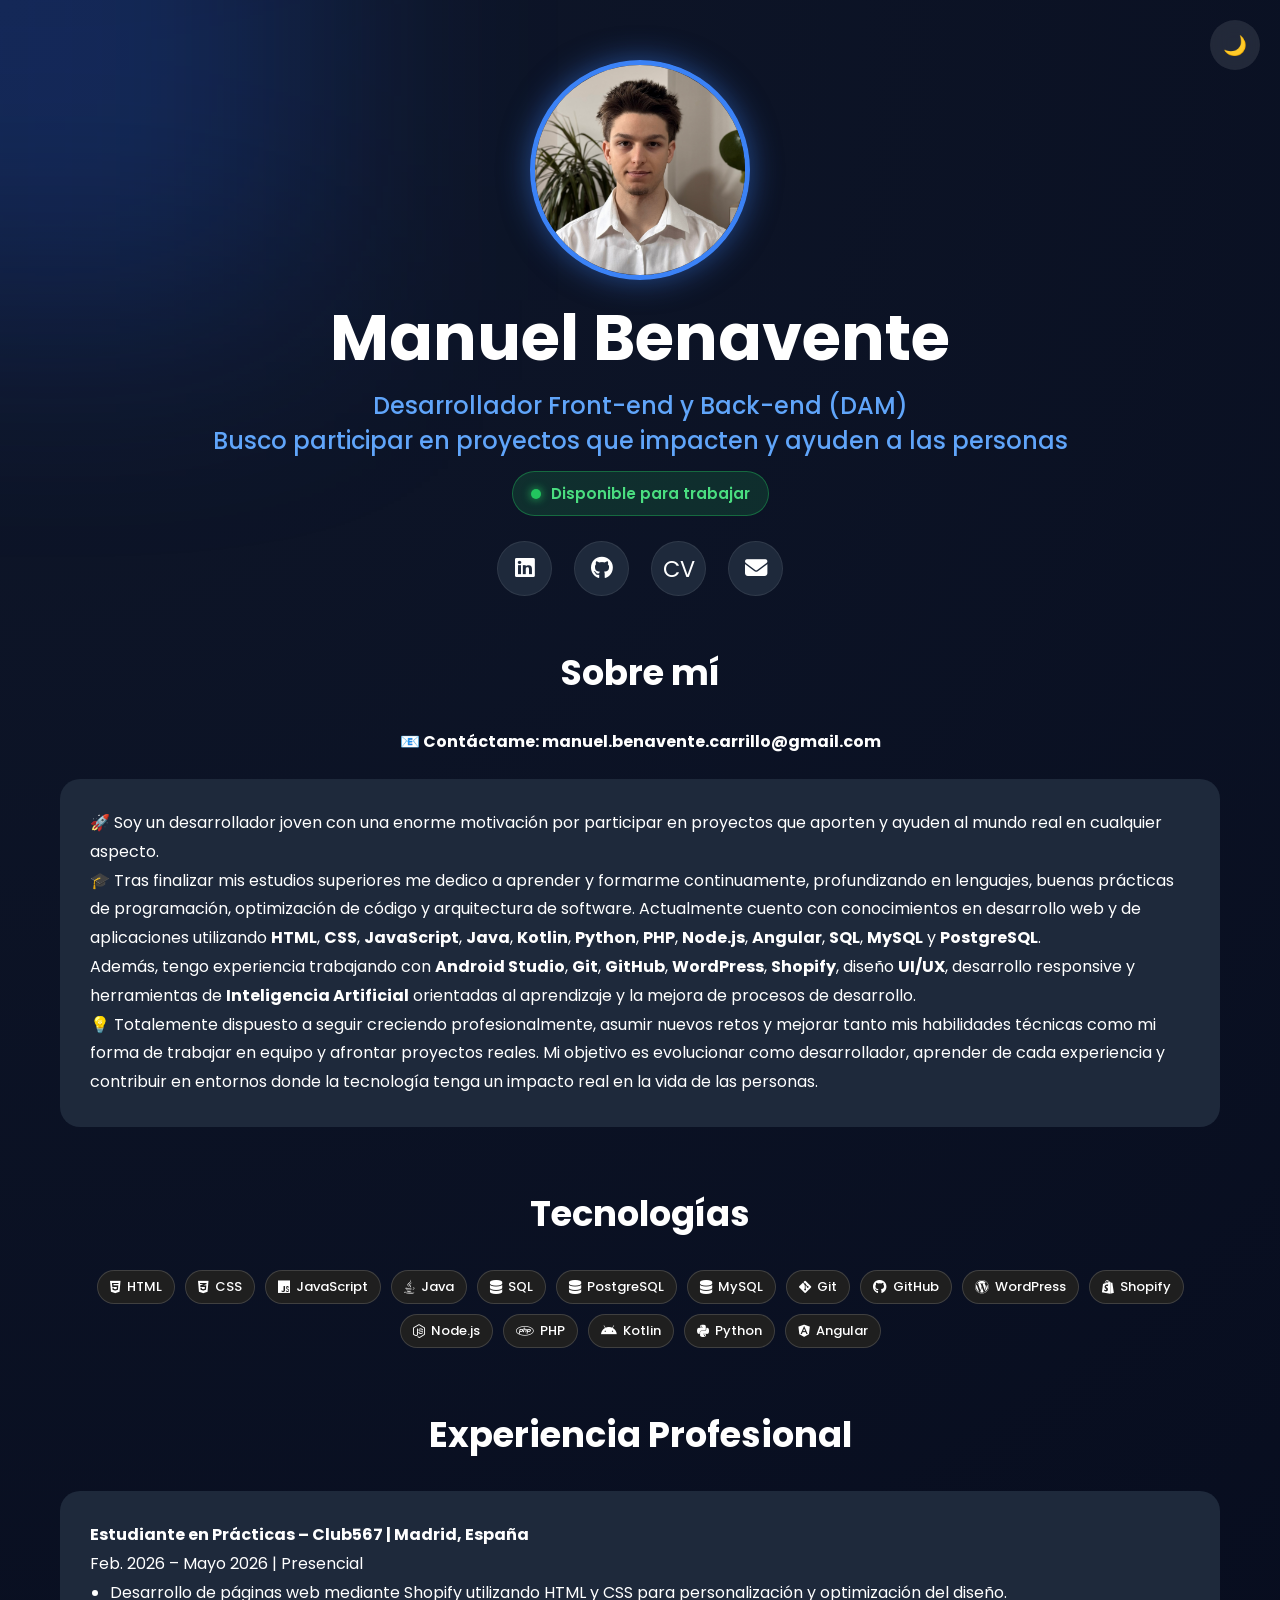
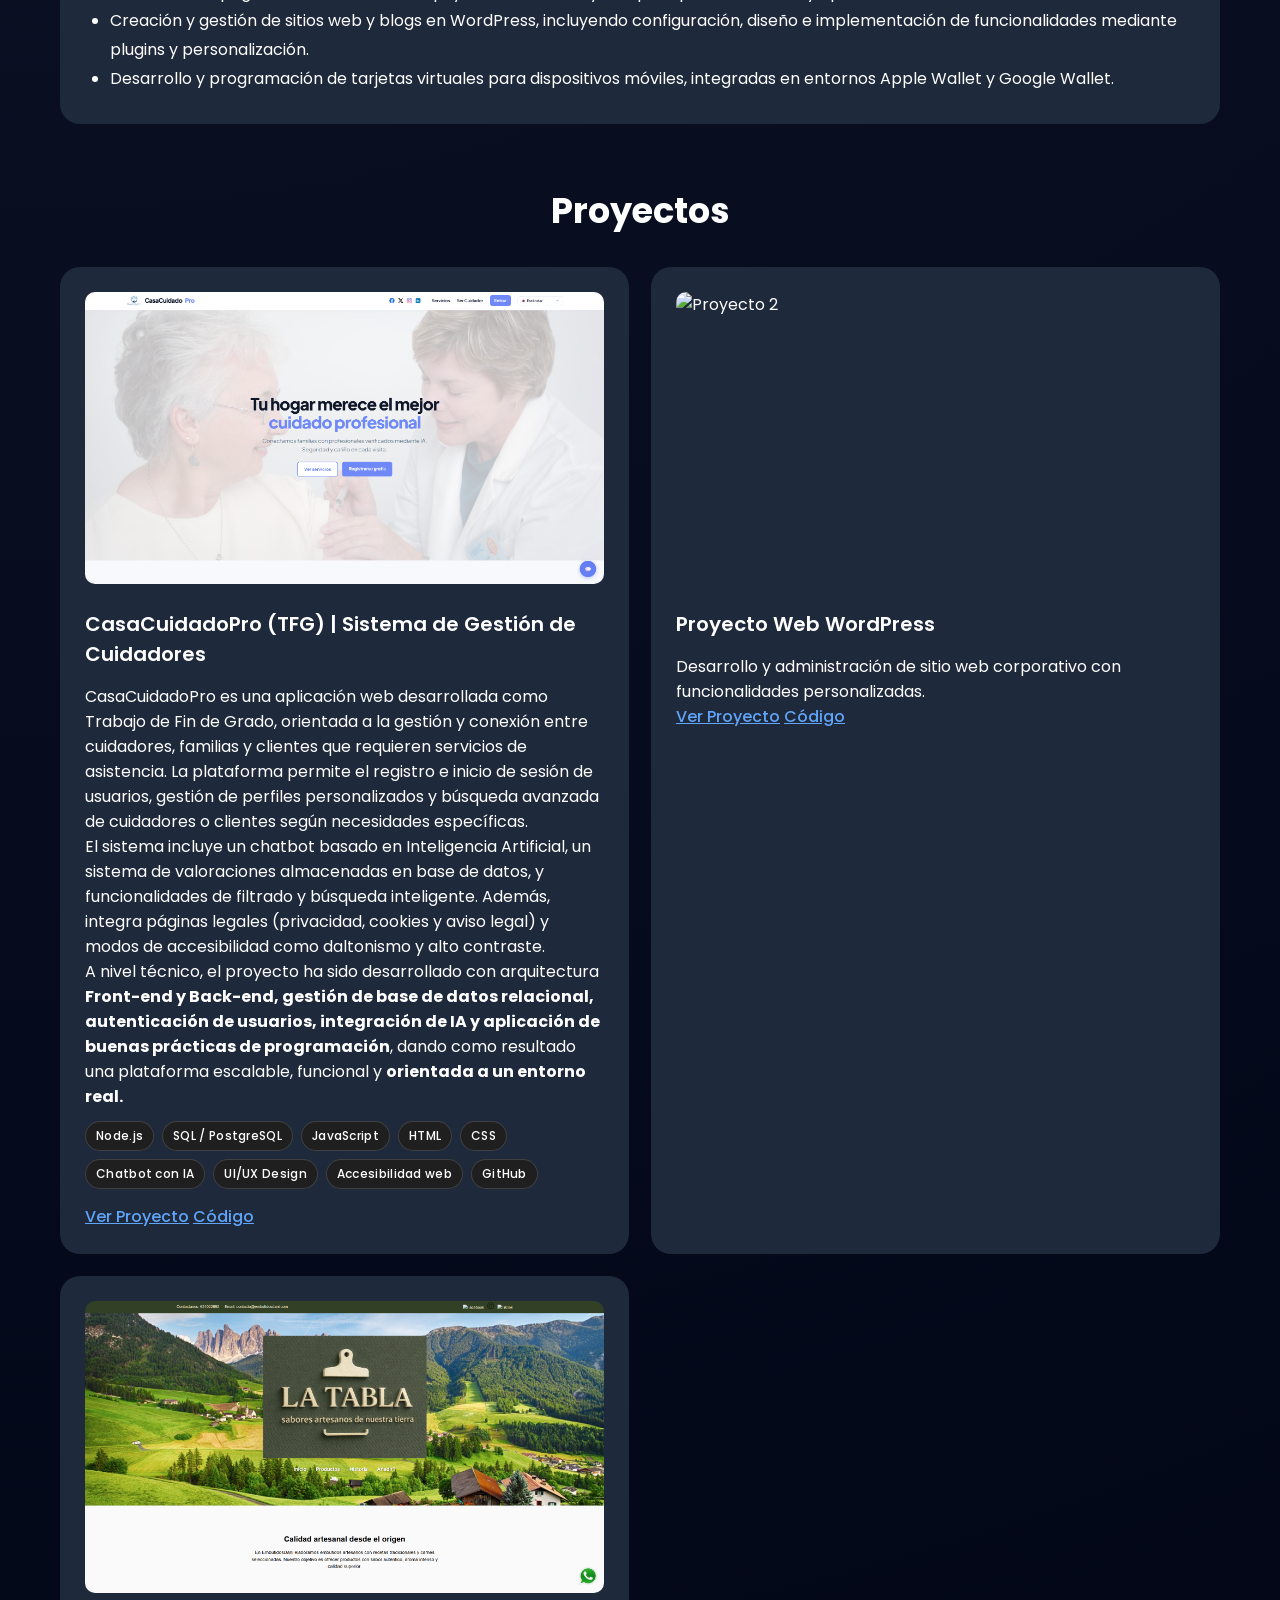
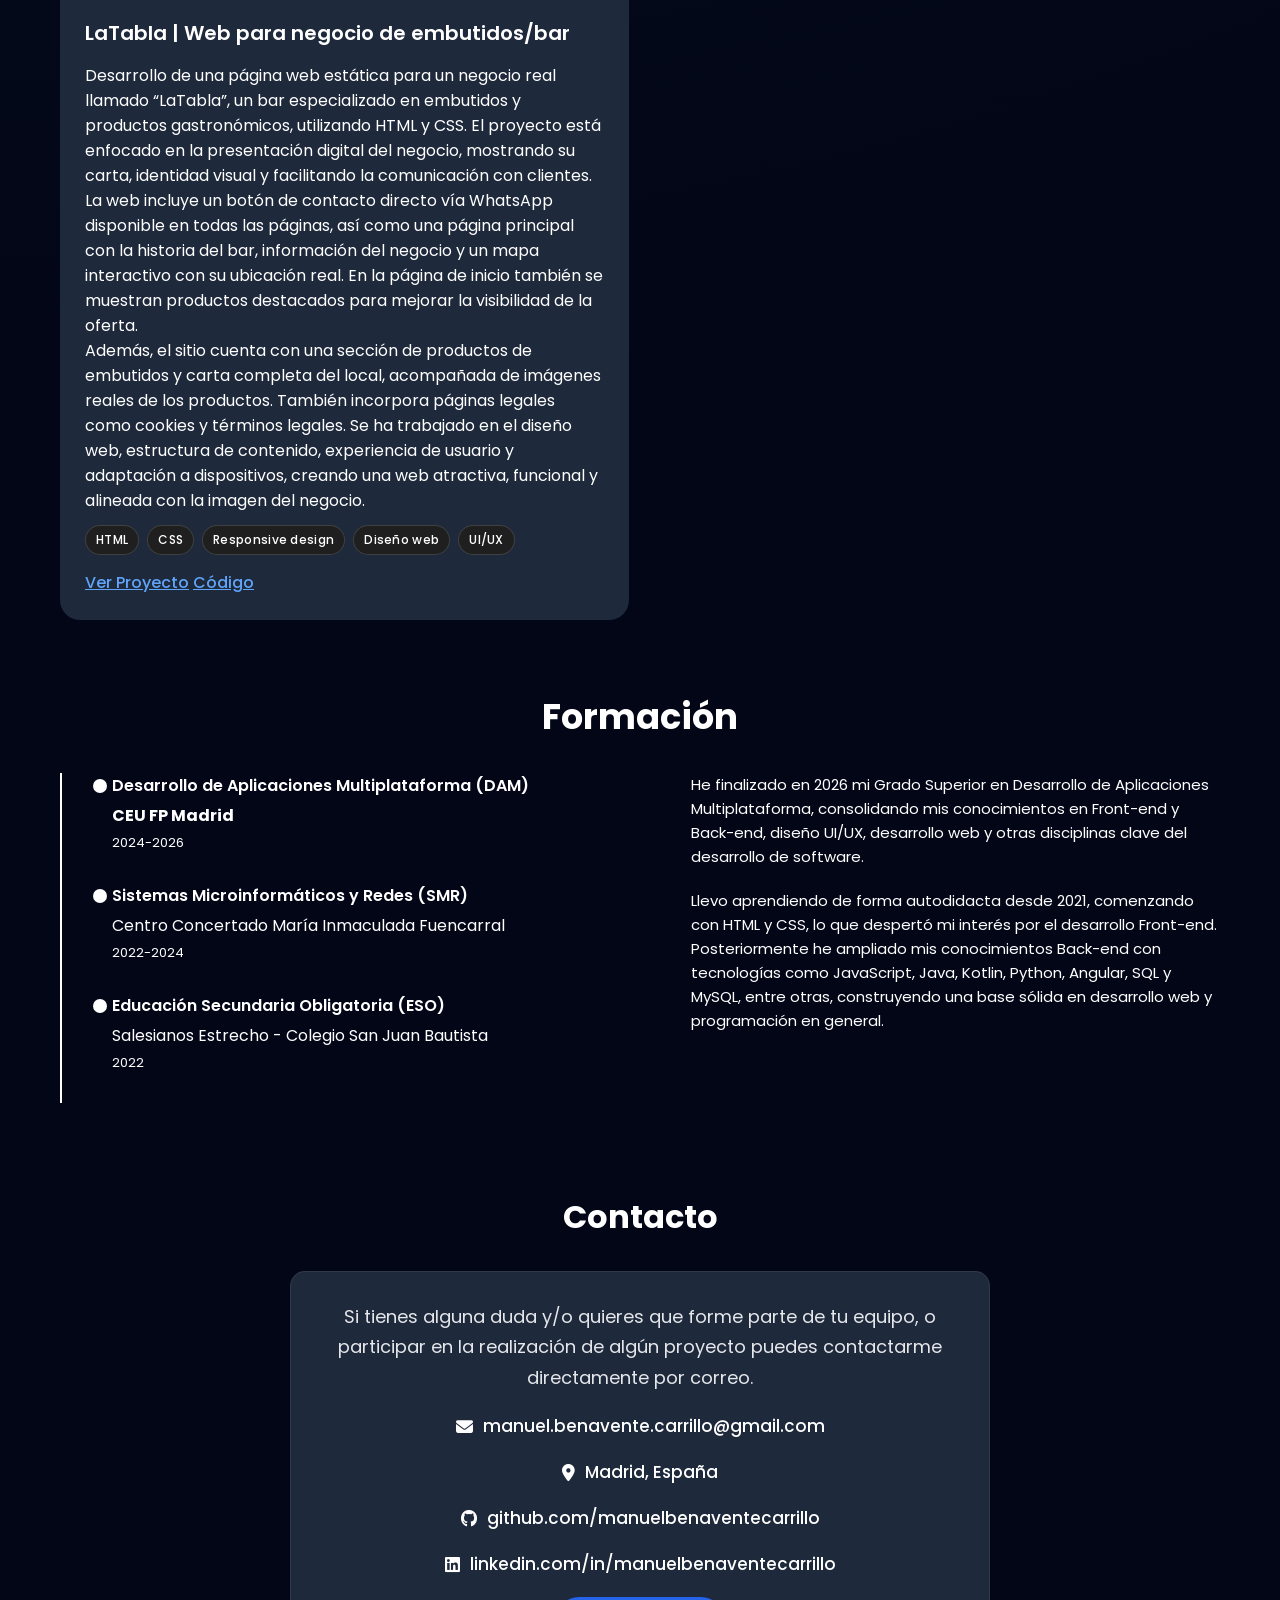
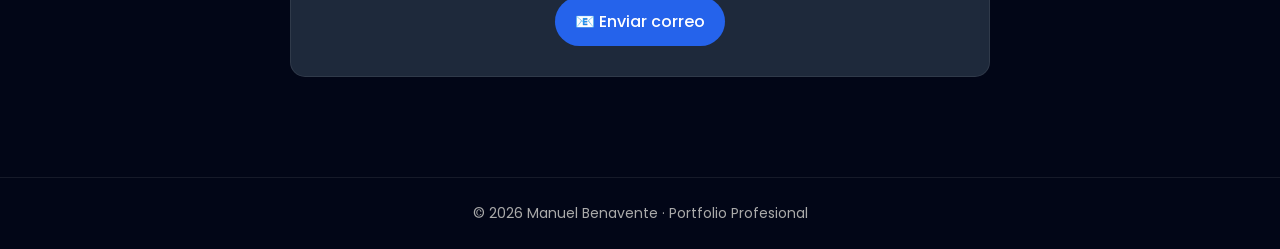
==== index.html @ 86226d70 "11/06/2026" ====
<!DOCTYPE html>
<html lang="es">

<head>
    <meta charset="UTF-8">
    <meta name="viewport" content="width=device-width, initial-scale=1.0">
    <title>Manuel Benavente | Portfolio</title>

    <link href="https://fonts.googleapis.com/css2?family=Poppins:wght@300;400;500;600;700&display=swap"
        rel="stylesheet">
    <meta name="viewport" content="width=device-width, initial-scale=1.0">
    <link rel="stylesheet" href="https://cdnjs.cloudflare.com/ajax/libs/font-awesome/6.7.2/css/all.min.css">
    <link rel="stylesheet" href="https://cdnjs.cloudflare.com/ajax/libs/font-awesome/6.5.0/css/all.min.css">

    <link rel="stylesheet" href="style.css">
</head>
<button id="theme-toggle">
    🌙
</button>

<body>

    <header class="hero">
        <div class="hero-content">

            <img src="./assets/foto.jpg" alt="Manuel Benavente" class="profile-img">

            <h1>Manuel Benavente</h1>

            <h2>Desarrollador Front-end y Back-end (DAM) <br>
                Busco participar en proyectos que impacten y ayuden a las personas

            </h2>

            <div class="availability">
                <span class="status-dot"></span>
                Disponible para trabajar
            </div>

            <div class="social-icons">

                <a href="https://www.linkedin.com/in/manuelbenaventecarrillo/" target="_blank">
                    <i class="fa-brands fa-linkedin"></i>
                </a>

                <a href="https://github.com/manuelbenaventecarrillo" target="_blank">
                    <i class="fa-brands fa-github"></i>
                </a>

                <a href="assets/cv_manuelbenaventecarrillo.pdf" target="_blank" class="cv-button">
                    CV
                </a>

                <a href="mailto:manuel.benavente.carrillo@gmail.com">
                    <i class="fa-solid fa-envelope"></i>
                </a>

            </div>
        </div>

    </header>

    <section id="sobre-mi">
        <h3>Sobre mí</h3>
        <h4 style="text-align: center;">📧 <b>Contáctame: manuel.benavente.carrillo@gmail.com</b></h4> <br>
        <div class="card">
            <p>
                🚀 Soy un desarrollador joven con una enorme motivación por participar en proyectos que aporten y ayuden
                al mundo real en cualquier aspecto.

            <p>
                🎓 Tras finalizar mis estudios superiores me dedico a aprender y formarme continuamente, profundizando
                en lenguajes, buenas prácticas de programación, optimización de código y arquitectura de software.
                Actualmente cuento con conocimientos en desarrollo web y de aplicaciones utilizando <b>HTML</b>,
                <b>CSS</b>, <b>JavaScript</b>, <b>Java</b>, <b>Kotlin</b>, <b>Python</b>, <b>PHP</b>, <b>Node.js</b>,
                <b>Angular</b>, <b>SQL</b>, <b>MySQL</b> y <b>PostgreSQL</b>.
            </p>
            <p>
                Además, tengo experiencia trabajando con
                <b>Android Studio</b>, <b>Git</b>, <b>GitHub</b>, <b>WordPress</b>, <b>Shopify</b>, diseño <b>UI/UX</b>,
                desarrollo responsive y herramientas de <b>Inteligencia Artificial</b> orientadas al aprendizaje y la
                mejora de procesos de desarrollo.
            </p>

            <p>
                💡 Totalemente dispuesto a seguir creciendo profesionalmente, asumir nuevos retos y mejorar tanto mis
                habilidades técnicas como mi forma de trabajar en equipo y afrontar proyectos reales. Mi objetivo es
                evolucionar como desarrollador, aprender de cada experiencia y contribuir en entornos donde la
                tecnología tenga un impacto real en la vida de las personas.
            </p>
            </p>

        </div>
    </section>

    <section id="tecnologias">
        <h3>Tecnologías</h3>

        <div class="skills">

            <span><i class="fa-brands fa-html5"></i> HTML</span>
            <span><i class="fa-brands fa-css3-alt"></i> CSS</span>
            <span><i class="fa-brands fa-js"></i> JavaScript</span>

            <span><i class="fa-brands fa-java"></i> Java</span>
            <span><i class="fa-solid fa-database"></i> SQL</span>
            <span><i class="fa-solid fa-database"></i> PostgreSQL</span>
            <span><i class="fa-solid fa-database"></i> MySQL</span>

            <span><i class="fa-brands fa-git-alt"></i> Git</span>
            <span><i class="fa-brands fa-github"></i> GitHub</span>

            <span><i class="fa-brands fa-wordpress"></i> WordPress</span>
            <span><i class="fa-brands fa-shopify"></i> Shopify</span>

            <span><i class="fa-brands fa-node-js"></i> Node.js</span>
            <span><i class="fa-brands fa-php"></i> PHP</span>

            <span><i class="fa-brands fa-android"></i> Kotlin</span>
            <span><i class="fa-brands fa-python"></i> Python</span>

            <span><i class="fa-brands fa-angular"></i> Angular</span>

        </div>
    </section>


    <section id="experiencia">
        <h3>Experiencia Profesional</h3>

        <div class="card">
            <h4>Estudiante en Prácticas – Club567 | Madrid, España</h4>
            <p>Feb. 2026 – Mayo 2026 | Presencial
            <ul>
                <li>Desarrollo de páginas web mediante Shopify utilizando HTML y CSS para personalización y
                    optimización del diseño.</li>
                <li>Creación y gestión de sitios web y blogs en WordPress, incluyendo configuración, diseño e
                    implementación de funcionalidades mediante plugins y personalización.</li>
                <li>Desarrollo y programación de tarjetas virtuales para dispositivos móviles, integradas en
                    entornos Apple Wallet y Google Wallet.</li>
            </ul>
            </p>
        </div>

    </section>


    <section id="proyectos">

        <h3>Proyectos</h3>

        <div class="projects">

            <div class="project-card">

                <img src="assets/proyectos/proyecto_casacuidadopro.png" alt="Proyecto 1">

                <div class="project-content">
                    <br>
                    <h4>CasaCuidadoPro (TFG) | Sistema de Gestión de Cuidadores</h4>
                    <p>
                    <p>
                        CasaCuidadoPro es una aplicación web desarrollada como Trabajo de Fin de Grado, orientada a la
                        gestión y conexión entre cuidadores, familias y clientes que requieren servicios de asistencia.
                        La plataforma permite el registro e inicio de sesión de usuarios, gestión de perfiles
                        personalizados y búsqueda avanzada de cuidadores o clientes según necesidades específicas.
                    </p>

                    <p>
                        El sistema incluye un chatbot basado en Inteligencia Artificial, un sistema de valoraciones
                        almacenadas en base de datos, y funcionalidades de filtrado y búsqueda inteligente. Además,
                        integra páginas legales (privacidad, cookies y aviso legal) y modos de accesibilidad como
                        daltonismo y alto contraste.
                    </p>

                    <p>
                        A nivel técnico, el proyecto ha sido desarrollado con arquitectura <b>Front-end y Back-end,
                            gestión
                            de base de datos relacional, autenticación de usuarios, integración de IA y aplicación de
                            buenas
                            prácticas de programación</b>, dando como resultado una plataforma escalable, funcional y
                        <b>orientada
                            a un entorno real.</b>
                    </p>
                    </p>
                    <div class="project-tags">
                        <span class="tag">Node.js</span>
                        <span class="tag">SQL / PostgreSQL</span>
                        <span class="tag">JavaScript</span>
                        <span class="tag">HTML</span>
                        <span class="tag">CSS</span>
                        <span class="tag">Chatbot con IA</span>
                        <span class="tag">UI/UX Design</span>
                        <span class="tag">Accesibilidad web</span>
                        <span class="tag">GitHub</span>
                    </div>
                    <div class="project-buttons">
                        <a href="#" target="_blank">Ver Proyecto</a>
                        <a href="#" target="_blank">Código</a>
                    </div>
                </div>
            </div>

            <div class="project-card">

                <img src="assets/proyectos/proyecto2.jpg" alt="Proyecto 2">

                <div class="project-content">
                    <br>
                    <h4>Proyecto Web WordPress</h4>
                    <p>
                        Desarrollo y administración de sitio web corporativo
                        con funcionalidades personalizadas.
                    </p>

                    <div class="project-buttons">
                        <a href="#" target="_blank">Ver Proyecto</a>
                        <a href="#" target="_blank">Código</a>
                    </div>
                </div>
            </div>

            <div class="project-card">

                <img src="assets/proyectos/proyecto_latabla.png" alt="Proyecto 3">

                <div class="project-content">
                    <br>
                    <h4>LaTabla | Web para negocio de embutidos/bar</h4>
                    <p>
                    <p>
                        Desarrollo de una página web estática para un negocio real llamado “LaTabla”, un bar
                        especializado en embutidos y productos gastronómicos, utilizando HTML y CSS. El proyecto está
                        enfocado en la presentación digital del negocio, mostrando su carta, identidad visual y
                        facilitando la comunicación con clientes.
                    </p>

                    <p>
                        La web incluye un botón de contacto directo vía WhatsApp disponible en todas las páginas, así
                        como una página principal con la historia del bar, información del negocio y un mapa interactivo
                        con su ubicación real. En la página de inicio también se muestran productos destacados para
                        mejorar la visibilidad de la oferta.
                    </p>

                    <p>
                        Además, el sitio cuenta con una sección de productos de embutidos y carta completa del local,
                        acompañada de imágenes reales de los productos. También incorpora páginas legales como cookies y
                        términos legales. Se ha trabajado en el diseño web, estructura de contenido, experiencia de
                        usuario y adaptación a dispositivos, creando una web atractiva, funcional y alineada con la
                        imagen del negocio.
                    </p>
                    </p>
                    <div class="project-tags">
                        <span class="tag">HTML</span>
                        <span class="tag">CSS</span>
                        <span class="tag">Responsive design</span>
                        <span class="tag">Diseño web</span>
                        <span class="tag">UI/UX</span>
                    </div>
                    <div class="project-buttons">
                        <a href="#" target="_blank">Ver Proyecto</a>
                        <a href="#" target="_blank">Código</a>
                    </div>
                </div>
            </div>

        </div>

    </section>


    <section id="formacion">
        <h3>Formación</h3>

        <div class="formacion-layout">

            <!-- TIMELINE (izquierda) -->
            <div class="timeline">

                <div class="timeline-item">
                    <div class="timeline-content">
                        <h4>Desarrollo de Aplicaciones Multiplataforma (DAM)</h4>
                        <p><b>CEU FP Madrid</b></p>
                        <span>2024-2026</span>
                    </div>
                </div>

                <div class="timeline-item">
                    <div class="timeline-content">
                        <h4>Sistemas Microinformáticos y Redes (SMR)</h4>
                        <p>Centro Concertado María Inmaculada Fuencarral</p>
                        <span>2022-2024</span>
                    </div>
                </div>

                <div class="timeline-item">
                    <div class="timeline-content">
                        <h4>Educación Secundaria Obligatoria (ESO)</h4>
                        <p>Salesianos Estrecho - Colegio San Juan Bautista</p>
                        <span>2022</span>
                    </div>
                </div>

            </div>

            <!-- TEXTO LATERAL (derecha) -->
            <div class="formacion-texto">

                <p>
                    He finalizado en 2026 mi Grado Superior en Desarrollo de Aplicaciones Multiplataforma,
                    consolidando mis conocimientos en Front-end y Back-end, diseño UI/UX, desarrollo web y
                    otras disciplinas clave del desarrollo de software.
                </p>

                <p class="espaciado">
                    Llevo aprendiendo de forma autodidacta desde 2021, comenzando con HTML y CSS, lo que despertó
                    mi interés por el desarrollo Front-end. Posteriormente he ampliado mis conocimientos Back-end
                    con
                    tecnologías como JavaScript, Java, Kotlin, Python, Angular, SQL y MySQL, entre otras,
                    construyendo una base sólida en desarrollo web y programación en general.
                </p>

            </div>

        </div>
    </section>

    <section id="contacto">
        <h3>Contacto</h3>

        <div class="contact-box">

            <p>
                Si tienes alguna duda y/o quieres que forme parte de tu equipo, o participar en la realización de algún
                proyecto
                puedes contactarme directamente por correo.
            </p>

            <div class="email-display">
                <i class="fa-solid fa-envelope"></i>
                <span>manuel.benavente.carrillo@gmail.com</span>
            </div>

            <div class="email-display">
                <i class="fa-solid fa-location-dot"></i>
                <span>Madrid, España</span>
            </div>

            <div class="email-display">
                <i class="fa-brands fa-github"></i>
                <span>github.com/manuelbenaventecarrillo</span>
            </div>

            <div class="email-display">
                <i class="fa-brands fa-linkedin"></i>
                <span>linkedin.com/in/manuelbenaventecarrillo</span>
            </div>

            <a href="mailto:manuel.benavente.carrillo@gmail.com" class="contact-button">
                📧 Enviar correo
            </a>

        </div>
    </section>

    <footer>
        <p>© 2026 Manuel Benavente · Portfolio Profesional</p>
    </footer>

    <script>
        const toggleBtn = document.getElementById('theme-toggle');

        toggleBtn.addEventListener('click', () => {

            document.body.classList.toggle('light-mode');

            if (document.body.classList.contains('light-mode')) {
                toggleBtn.innerHTML = '☀️';
            } else {
                toggleBtn.innerHTML = '🌙';
            }

        });
    </script>

</body>

</html>
---- style.css ----
* {
    margin: 0;
    padding: 0;
    box-sizing: border-box;
}

html {
    scroll-behavior: smooth;
}


body {
    margin: 0;
    font-family: 'Poppins', sans-serif;
    color: white;

    background: radial-gradient(circle at top left, #0f172a, #020617 70%);
    position: relative;
    overflow-x: hidden;
}

/* efecto luz difusa */
body::before {
    content: "";
    position: fixed;
    top: -200px;
    left: -200px;

    width: 500px;
    height: 500px;

    background: rgba(37, 99, 235, 0.25);
    filter: blur(120px);
    z-index: -1;
}

.hero {
    display: flex;
    justify-content: center;
    align-items: center;
    text-align: center;
    padding: 60px 40px 20px 40px;
}

.hero-content {
    max-width: 1000px;
}

.profile-img {
    width: 220px;
    height: 220px;
    border-radius: 50%;
    object-fit: cover;
    border: 5px solid #3b82f6;
    margin-bottom: 3px;
    box-shadow: 0 0 30px rgba(59, 130, 246, .5);
}

h1 {
    font-size: 4rem;
    margin-bottom: 3px;
}

h2 {
    color: #60a5fa;
    margin-bottom: 3px;
    font-weight: 500;
}

.hero-description {
    max-width: 700px;
    margin: auto;
    line-height: 1.8;
    color: #cbd5e1;
}

.buttons {
    margin-top: 35px;
    display: flex;
    justify-content: center;
    flex-wrap: wrap;
    gap: 12px;
}

.buttons a {
    display: flex;
    align-items: center;
    gap: 8px;
    text-decoration: none;
    color: white;
    background: #2563eb;
    padding: 14px 24px;
    border-radius: 12px;
    transition: .3s;
}

.buttons a:hover {
    transform: translateY(-3px);
    background: #3b82f6;
}

section {
    max-width: 1200px;
    margin: auto;
    padding: 30px 20px;
}

section h3 {
    text-align: center;
    font-size: 2.2rem;
    margin-bottom: 30px;
}

.card {
    background: #1e293b;
    padding: 30px;
    border-radius: 20px;
    line-height: 1.8;
}

.card ul {
    margin-left: 20px;
}

.skills {
    display: flex;
    flex-wrap: wrap;
    gap: 10px;
    margin-top: 15px;
    justify-content: center;
}

.skills span {
    display: flex;
    align-items: center;
    gap: 6px;

    padding: 6px 12px;
    border-radius: 20px;

    background: #1f1f1f;
    color: #fff;

    font-size: 13px;
    font-weight: 500;

    border: 1px solid rgba(255, 255, 255, 0.15);
    transition: 0.2s;
}

.skills span i {
    font-size: 14px;
}

/* Hover elegante */
.skills span:hover {
    background: #fff;
    color: #000;
    transform: translateY(-2px);
    cursor: default;
}

.projects {
    display: grid;
    grid-template-columns: repeat(auto-fit, minmax(430px, 1fr));
    gap: 22px;
}

.project-card {
    background: #1e293b;
    padding: 25px;
    border-radius: 20px;
    transition: .3s;
}

.project-card img {
    width: 100%;
    aspect-ratio: 16 / 9;
    object-fit: cover;
    border-radius: 10px;
    display: block;
}

.project-card:hover {
    transform: translateY(-8px);
}

.project-card h4{
    margin-bottom:15px;
    color:#ffffff;
    font-size: 1.25rem;
    font-weight: 600;
}

.project-buttons a {
    color: #60a5fa;
    text-decoration: underline;
    font-weight: 500;
    transition: 0.2s;
}

/* Evita que cambie al hacer clic */
.project-buttons a:visited {
    color: #60a5fa;
}

/* Hover opcional */
.project-buttons a:hover {
    color: #93c5fd;
}

footer {
    text-align: center;
    padding: 40px;
    background: #020617;
    color: #94a3b8;
}

.availability {
    display: inline-flex;
    align-items: center;
    gap: 10px;
    margin-top: 10px;
    padding: 10px 18px;
    border-radius: 999px;
    background: rgba(34, 197, 94, .15);
    border: 1px solid rgba(34, 197, 94, .4);
    color: #4ade80;
    font-weight: 600;
    font-size: 0.95rem;
}

.status-dot {
    width: 10px;
    height: 10px;
    background: #22c55e;
    border-radius: 50%;
    box-shadow: 0 0 10px #22c55e;
}

.social-icons {
    display: flex;
    justify-content: center;
    gap: 22px;
    margin-top: 25px;
}

/* SOLO iconos en círculo */
.social-icons a {
    width: 55px;
    height: 55px;
    display: flex;
    justify-content: center;
    align-items: center;
    border-radius: 50%;
    background: #1e293b;
    color: white;
    text-decoration: none;
    font-size: 1.4rem;
    transition: .3s;
    border: 1px solid rgba(255, 255, 255, .08);

    position: relative;
}

/* texto separado del icono */
.email-text {
    position: absolute;
    left: 70px;
    /* 👈 separa el texto del círculo */
    white-space: nowrap;

    font-size: 0.95rem;
    color: white;
}

/* hover igual */
.social-icons a:hover {
    transform: translateY(-5px);
    background: #2563eb;
    box-shadow: 0 0 20px rgba(37, 99, 235, .5);
}

.project-tags {
    display: flex;
    flex-wrap: wrap;
    gap: 8px;
    margin-top: 12px;
    margin-bottom: 15px;
}

.tag {
    background: #1f1f1f;
    color: #ffffff;
    font-size: 12px;
    padding: 5px 10px;
    border-radius: 20px;
    border: 1px solid rgba(255, 255, 255, 0.15);
    font-weight: 500;
    letter-spacing: 0.3px;
    transition: all 0.2s ease;
}

.tag:hover {
    background: #ffffff;
    color: #000000;
    transform: translateY(-1px);
    cursor: default;
}

#formacion {
    padding: 40px 20px;
}

.formacion-layout {
    display: flex;
    gap: 60px;
    align-items: flex-start;
}

/* TIMELINE */
.timeline {
    position: relative;
    padding-left: 40px;
    border-left: 2px solid #ffffff;
    flex: 1;
}

.timeline-item {
    position: relative;
    margin-bottom: 30px;
}

.timeline-item::before {
    content: "";
    position: absolute;
    left: -9px;
    top: 6px;
    width: 14px;
    height: 14px;
    background: #ffffff;
    border-radius: 50%;
}

.timeline-content h4 {
    margin: 0;
    font-size: 16px;
    font-weight: 600;
}

.timeline-content {
    padding-left: 10px;
}

.timeline-content p {
    margin: 5px 0 0;
    color: #ffffff;
}

.timeline-content span {
    display: block;
    margin-top: 5px;
    font-size: 13px;
    color: #ffffff;
}

.formacion-texto {
    flex: 1;
    font-size: 15px;
    line-height: 1.6;
    color: #ffffff;
}

.formacion-texto .espaciado {
    margin-top: 20px;
}

@media (max-width: 768px) {
    .formacion-layout {
        flex-direction: column;
    }
}

#contacto {
    padding: 50px 20px;
}

/* TÍTULO MÁS GRANDE */
#contacto h3 {
    font-size: 32px;
}

/* CAJA GENERAL */
.contact-box {
    max-width: 700px;
    margin: 0 auto;
    text-align: center;

    padding: 30px;
    border-radius: 15px;

    background: #1e293b;
    color: white;

    border: 1px solid rgba(255, 255, 255, 0.08);
}

/* TEXTO PRINCIPAL MÁS GRANDE */
.contact-box p {
    font-size: 18px;
    line-height: 1.7;
    margin-bottom: 20px;
    color: #e5e7eb;
}

/* EMAIL MÁS GRANDE */
.email-display {
    display: flex;
    justify-content: center;
    align-items: center;
    gap: 10px;

    margin-bottom: 20px;

    font-size: 17px;
    font-weight: 500;
}

/* BOTÓN */
.contact-button {
    display: inline-block;
    padding: 12px 20px;

    background: #2563eb;
    color: white;

    text-decoration: none;
    border-radius: 30px;

    font-size: 16px;
    font-weight: 500;

    transition: 0.3s;
}

.contact-button:hover {
    transform: translateY(-3px);
    box-shadow: 0 0 20px rgba(37, 99, 235, .5);
}

footer {
    text-align: center;
    padding: 25px 15px;
    color: #aaa;
    font-size: 14px;
    border-top: 1px solid rgba(255, 255, 255, 0.08);
    margin-top: 50px;
}

.footer-links {
    display: flex;
    justify-content: center;
    flex-wrap: wrap;
    gap: 18px;

    margin-top: 10px;
    font-size: 14px;
}

.footer-links a {
    color: #fff;
    text-decoration: none;
    transition: 0.2s;
}

.footer-links a:hover {
    color: #2563eb;
}

.footer-links span {
    color: #888;
}

/* ========================= */
/* RESPONSIVE MOVIL Y TABLET */
/* ========================= */

@media (max-width: 768px) {

    /* Centrar TODO el contenido */
    body,
    section,
    div,
    p,
    h1,
    h2,
    h3,
    h4,
    span,
    li {
        text-align: center !important;
    }

    section {
        text-align: center !important;
    }

    /* Hero */
    .hero {
        padding: 40px 20px;
    }

    h1 {
        font-size: 2.5rem;
    }

    h2 {
        font-size: 1.3rem;
    }

    .hero-description {
        margin: 0 auto;
    }

    /* Formación */
    .formacion-layout {
        flex-direction: column;
        align-items: center;
        gap: 30px;
    }

    .timeline {
        width: 100%;
        max-width: 500px;
        margin: 0 auto;
    }

    .formacion-texto {
        width: 100%;
    }

    /* Tecnologías */
    .skills {
        justify-content: center;
        grid-template-columns: 1fr;
    }

    /* Proyectos */
    .projects {
        grid-template-columns: 1fr;
    }

    .project-tags {
        justify-content: center;
    }

    .project-buttons {
        justify-content: center;
        flex-wrap: wrap;
    }

    /* Botones principales */
    .buttons {
        flex-direction: column;
        align-items: center;
    }

    .buttons a {
        width: 100%;
        max-width: 320px;
        justify-content: center;
    }

    /* Contacto */
    .email-display {
        justify-content: center;
        flex-wrap: wrap;
    }

    /* Redes */
    .social-icons {
        justify-content: center;
        flex-wrap: wrap;
    }

    /* Imagen perfil */
    .profile-img {
        width: 180px;
        height: 180px;
    }
}

/* Botón tema */
#theme-toggle {
    position: fixed;
    top: 20px;
    right: 20px;

    width: 50px;
    height: 50px;

    border: none;
    border-radius: 50%;

    cursor: pointer;

    font-size: 1.2rem;

    background: rgba(255,255,255,0.1);
    color: white;

    backdrop-filter: blur(10px);

    z-index: 9999;

    transition: 0.3s;
}

#theme-toggle:hover {
    transform: scale(1.08);
}

/* ===================== */
/* MODO CLARO */
/* ===================== */

body.light-mode {
    background: #f8fafc;
    color: #0f172a;
}

body.light-mode::before {
    display: none;
}

body.light-mode .card,
body.light-mode .project-card,
body.light-mode .contact-box {
    background: white;
    color: #0f172a;
    box-shadow: 0 5px 20px rgba(0,0,0,.08);
}

body.light-mode p,
body.light-mode span,
body.light-mode .timeline-content p,
body.light-mode .timeline-content span,
body.light-mode .hero-description,
body.light-mode .formacion-texto {
    color: #334155;
}

body.light-mode .skills span,
body.light-mode .tag {
    background: #e2e8f0;
    color: #0f172a;
}

body.light-mode .social-icons a {
    background: white;
    color: #0f172a;
}

body.light-mode footer {
    background: #e2e8f0;
    color: #334155;
}

body.light-mode .timeline {
    border-left: 2px solid #0f172a;
}

body.light-mode .timeline-item::before {
    background: #0f172a;
}

body.light-mode #theme-toggle {
    background: rgba(0,0,0,0.08);
    color: #0f172a;
}
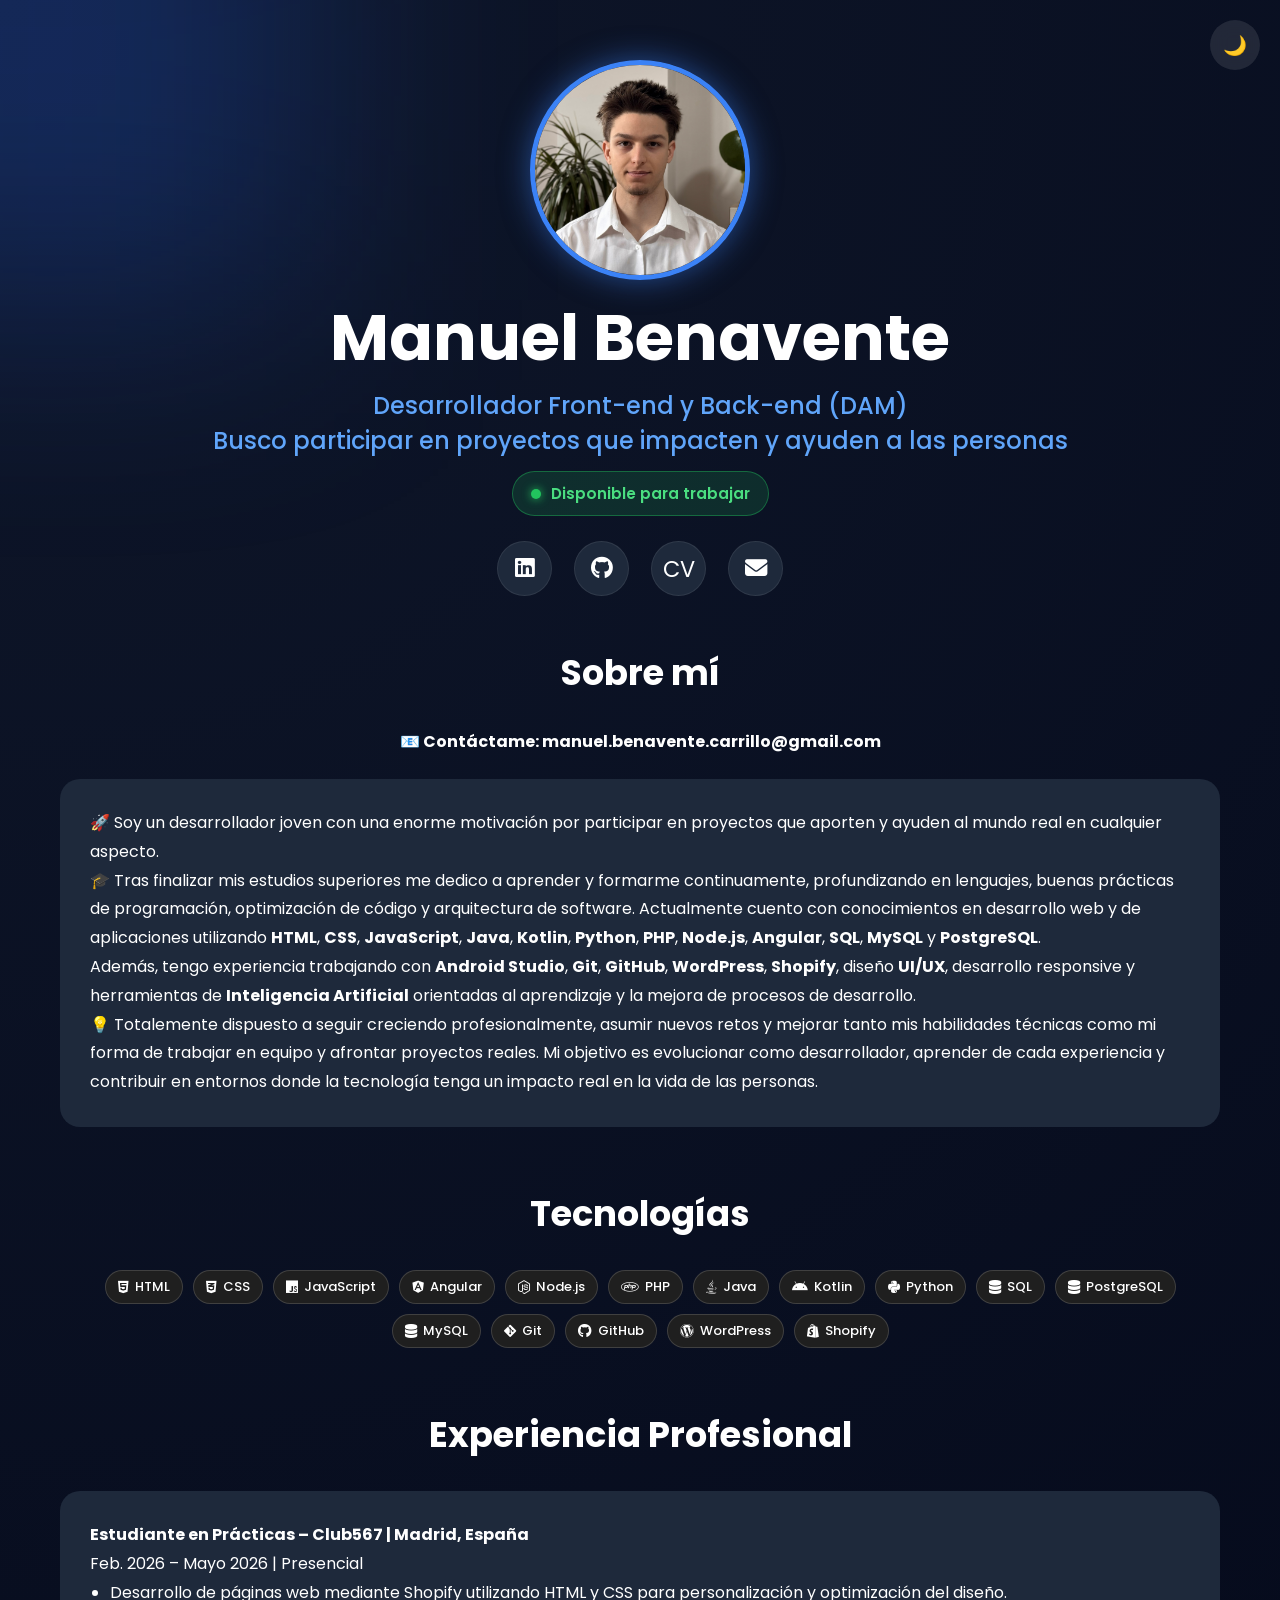
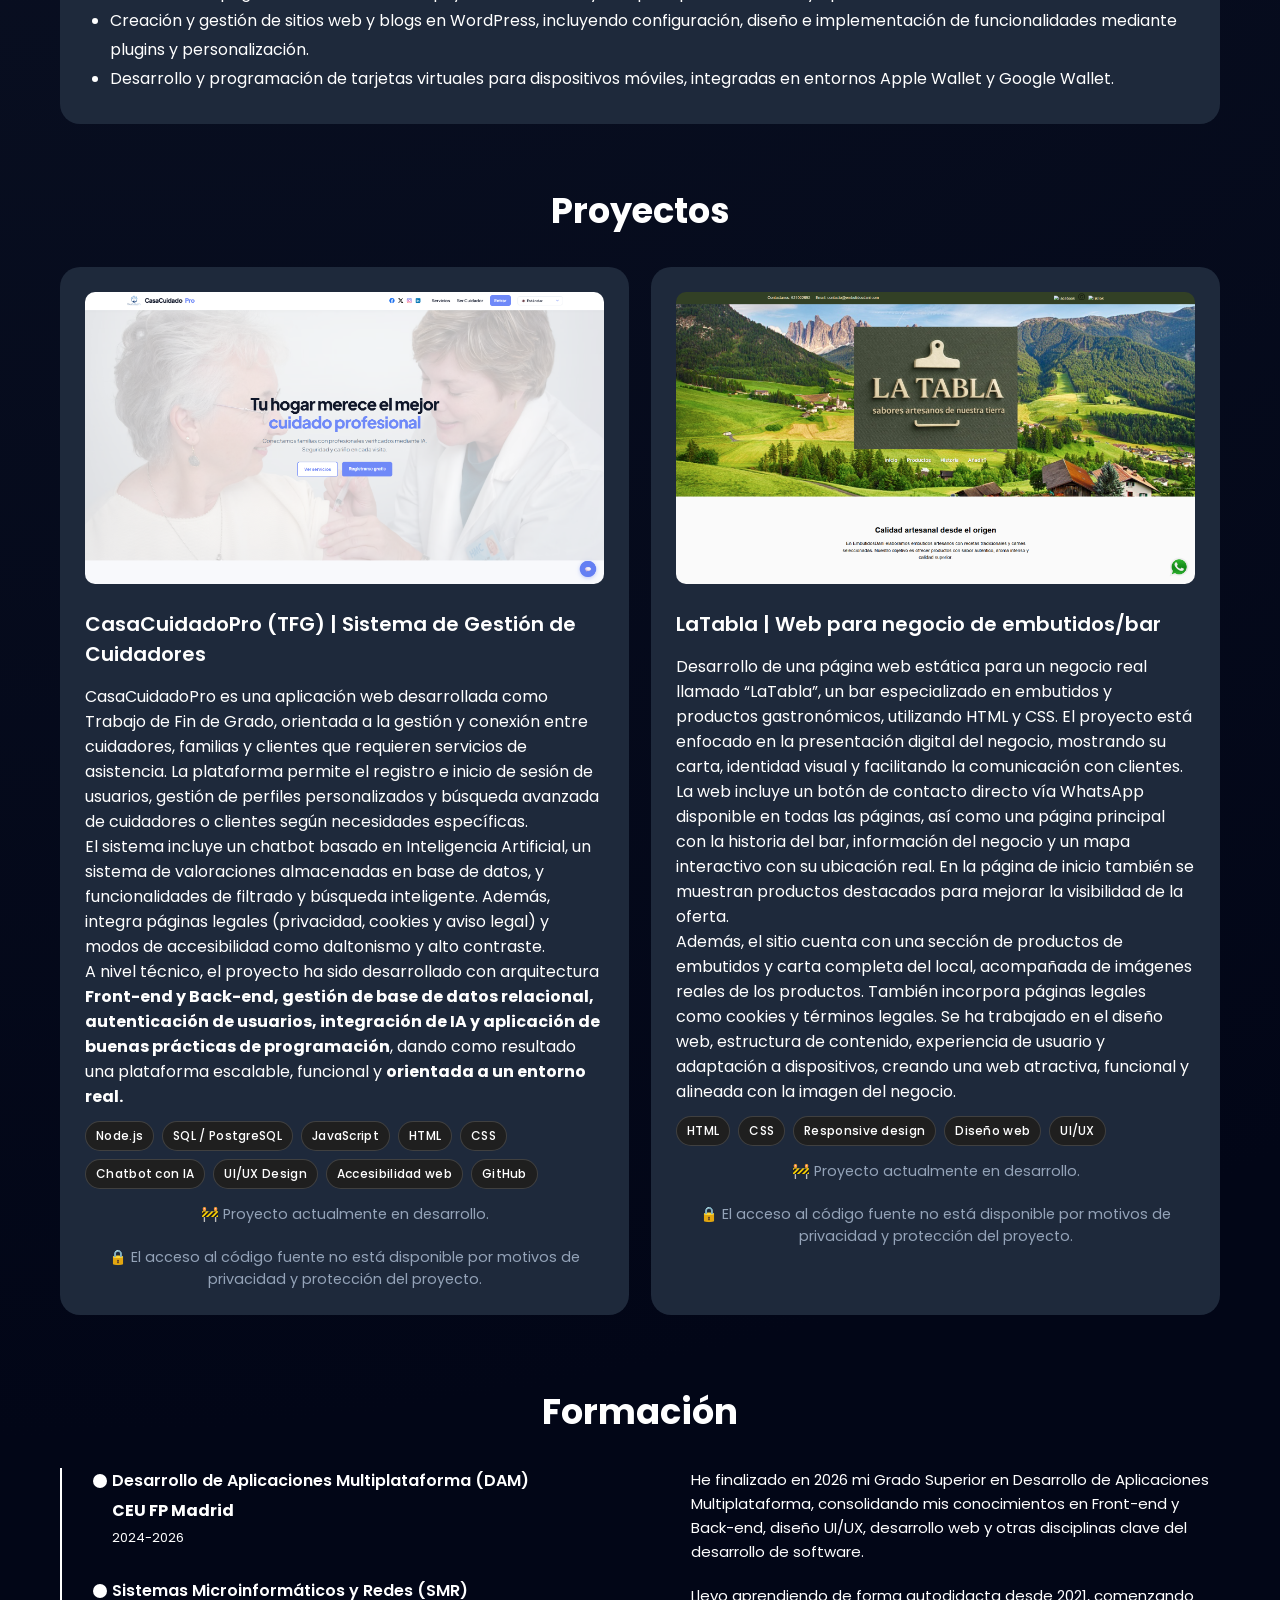
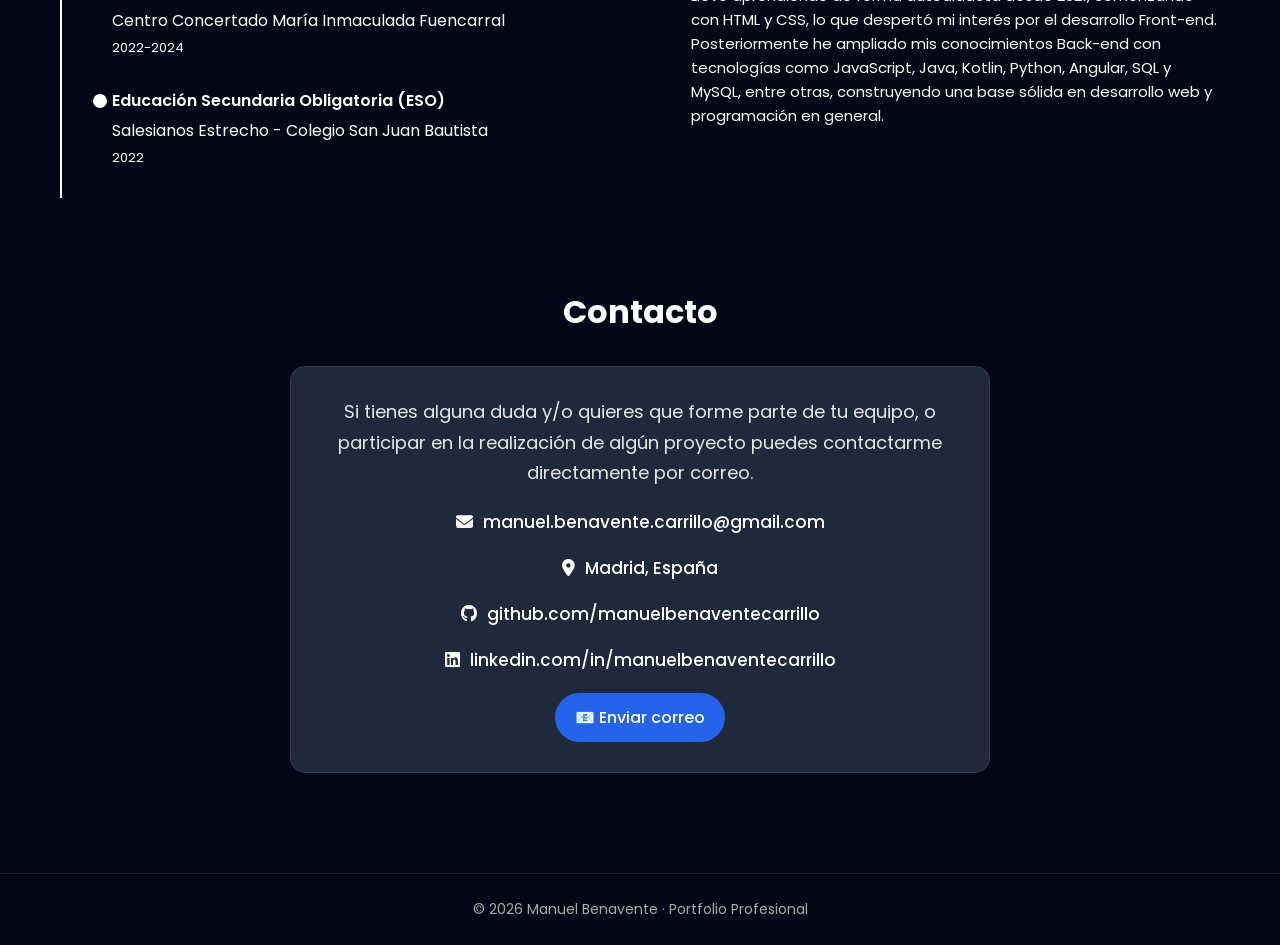
==== commit a3823f35: "2ª version11/06/2026" ====
--- a/index.html
+++ b/index.html
@@ -47,7 +47,7 @@
                     <i class="fa-brands fa-github"></i>
                 </a>
 
-                <a href="assets/cv_manuelbenaventecarrillo.pdf" target="_blank" class="cv-button">
+                <a href="assets/cv_manuelbenaventecarrillodealbornoz.pdf" target="_blank" class="cv-button">
                     CV
                 </a>
 
@@ -98,28 +98,31 @@
 
         <div class="skills">
 
+            <!-- Front-End -->
             <span><i class="fa-brands fa-html5"></i> HTML</span>
             <span><i class="fa-brands fa-css3-alt"></i> CSS</span>
             <span><i class="fa-brands fa-js"></i> JavaScript</span>
-
+            <span><i class="fa-brands fa-angular"></i> Angular</span>
+
+            <!-- Back-End -->
+            <span><i class="fa-brands fa-node-js"></i> Node.js</span>
+            <span><i class="fa-brands fa-php"></i> PHP</span>
             <span><i class="fa-brands fa-java"></i> Java</span>
+            <span><i class="fa-brands fa-android"></i> Kotlin</span>
+            <span><i class="fa-brands fa-python"></i> Python</span>
+
+            <!-- Bases de datos -->
             <span><i class="fa-solid fa-database"></i> SQL</span>
             <span><i class="fa-solid fa-database"></i> PostgreSQL</span>
             <span><i class="fa-solid fa-database"></i> MySQL</span>
 
+            <!-- Herramientas -->
             <span><i class="fa-brands fa-git-alt"></i> Git</span>
             <span><i class="fa-brands fa-github"></i> GitHub</span>
 
+            <!-- CMS -->
             <span><i class="fa-brands fa-wordpress"></i> WordPress</span>
             <span><i class="fa-brands fa-shopify"></i> Shopify</span>
-
-            <span><i class="fa-brands fa-node-js"></i> Node.js</span>
-            <span><i class="fa-brands fa-php"></i> PHP</span>
-
-            <span><i class="fa-brands fa-android"></i> Kotlin</span>
-            <span><i class="fa-brands fa-python"></i> Python</span>
-
-            <span><i class="fa-brands fa-angular"></i> Angular</span>
 
         </div>
     </section>
@@ -194,31 +197,21 @@
                         <span class="tag">Accesibilidad web</span>
                         <span class="tag">GitHub</span>
                     </div>
-                    <div class="project-buttons">
+                    <div class="project-status">
+                        🚧 Proyecto actualmente en desarrollo.
+
+                        <br><br>
+
+                        🔒 El acceso al código fuente no está disponible por motivos de privacidad y protección del
+                        proyecto.
+                    </div>
+                    <!--<div class="project-buttons">
                         <a href="#" target="_blank">Ver Proyecto</a>
                         <a href="#" target="_blank">Código</a>
-                    </div>
-                </div>
-            </div>
-
-            <div class="project-card">
-
-                <img src="assets/proyectos/proyecto2.jpg" alt="Proyecto 2">
-
-                <div class="project-content">
-                    <br>
-                    <h4>Proyecto Web WordPress</h4>
-                    <p>
-                        Desarrollo y administración de sitio web corporativo
-                        con funcionalidades personalizadas.
-                    </p>
-
-                    <div class="project-buttons">
-                        <a href="#" target="_blank">Ver Proyecto</a>
-                        <a href="#" target="_blank">Código</a>
-                    </div>
-                </div>
-            </div>
+                    </div>-->
+                </div>
+            </div>
+
 
             <div class="project-card">
 
@@ -257,10 +250,18 @@
                         <span class="tag">Diseño web</span>
                         <span class="tag">UI/UX</span>
                     </div>
-                    <div class="project-buttons">
+                    <div class="project-status">
+                        🚧 Proyecto actualmente en desarrollo.
+
+                        <br><br>
+
+                        🔒 El acceso al código fuente no está disponible por motivos de privacidad y protección del
+                        proyecto.
+                    </div>
+                    <!--<div class="project-buttons">
                         <a href="#" target="_blank">Ver Proyecto</a>
                         <a href="#" target="_blank">Código</a>
-                    </div>
+                    </div>-->
                 </div>
             </div>
 
--- a/style.css
+++ b/style.css
@@ -207,6 +207,14 @@
 /* Hover opcional */
 .project-buttons a:hover {
     color: #93c5fd;
+}
+
+.project-status{
+    margin-top:15px;
+    font-size:0.9rem;
+    line-height:1.5;
+    color:#94a3b8;
+    text-align:center;
 }
 
 footer {
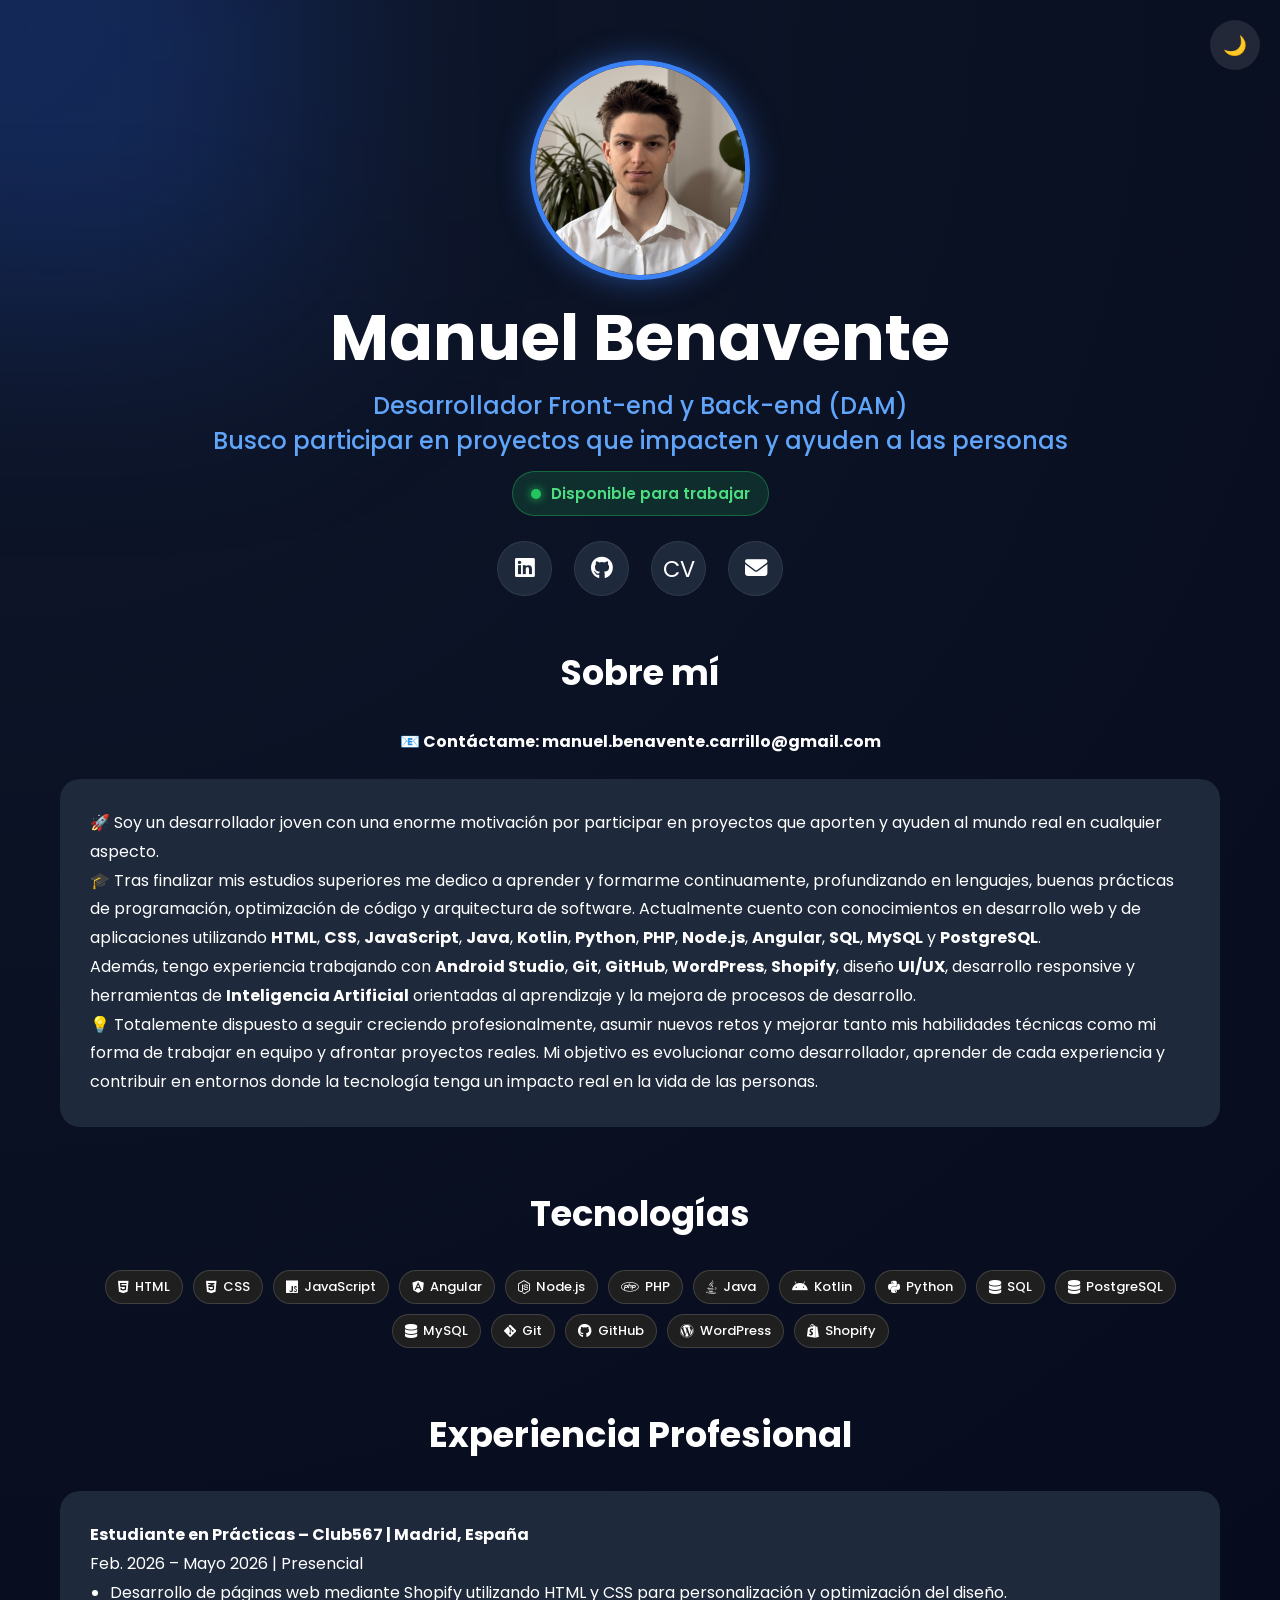
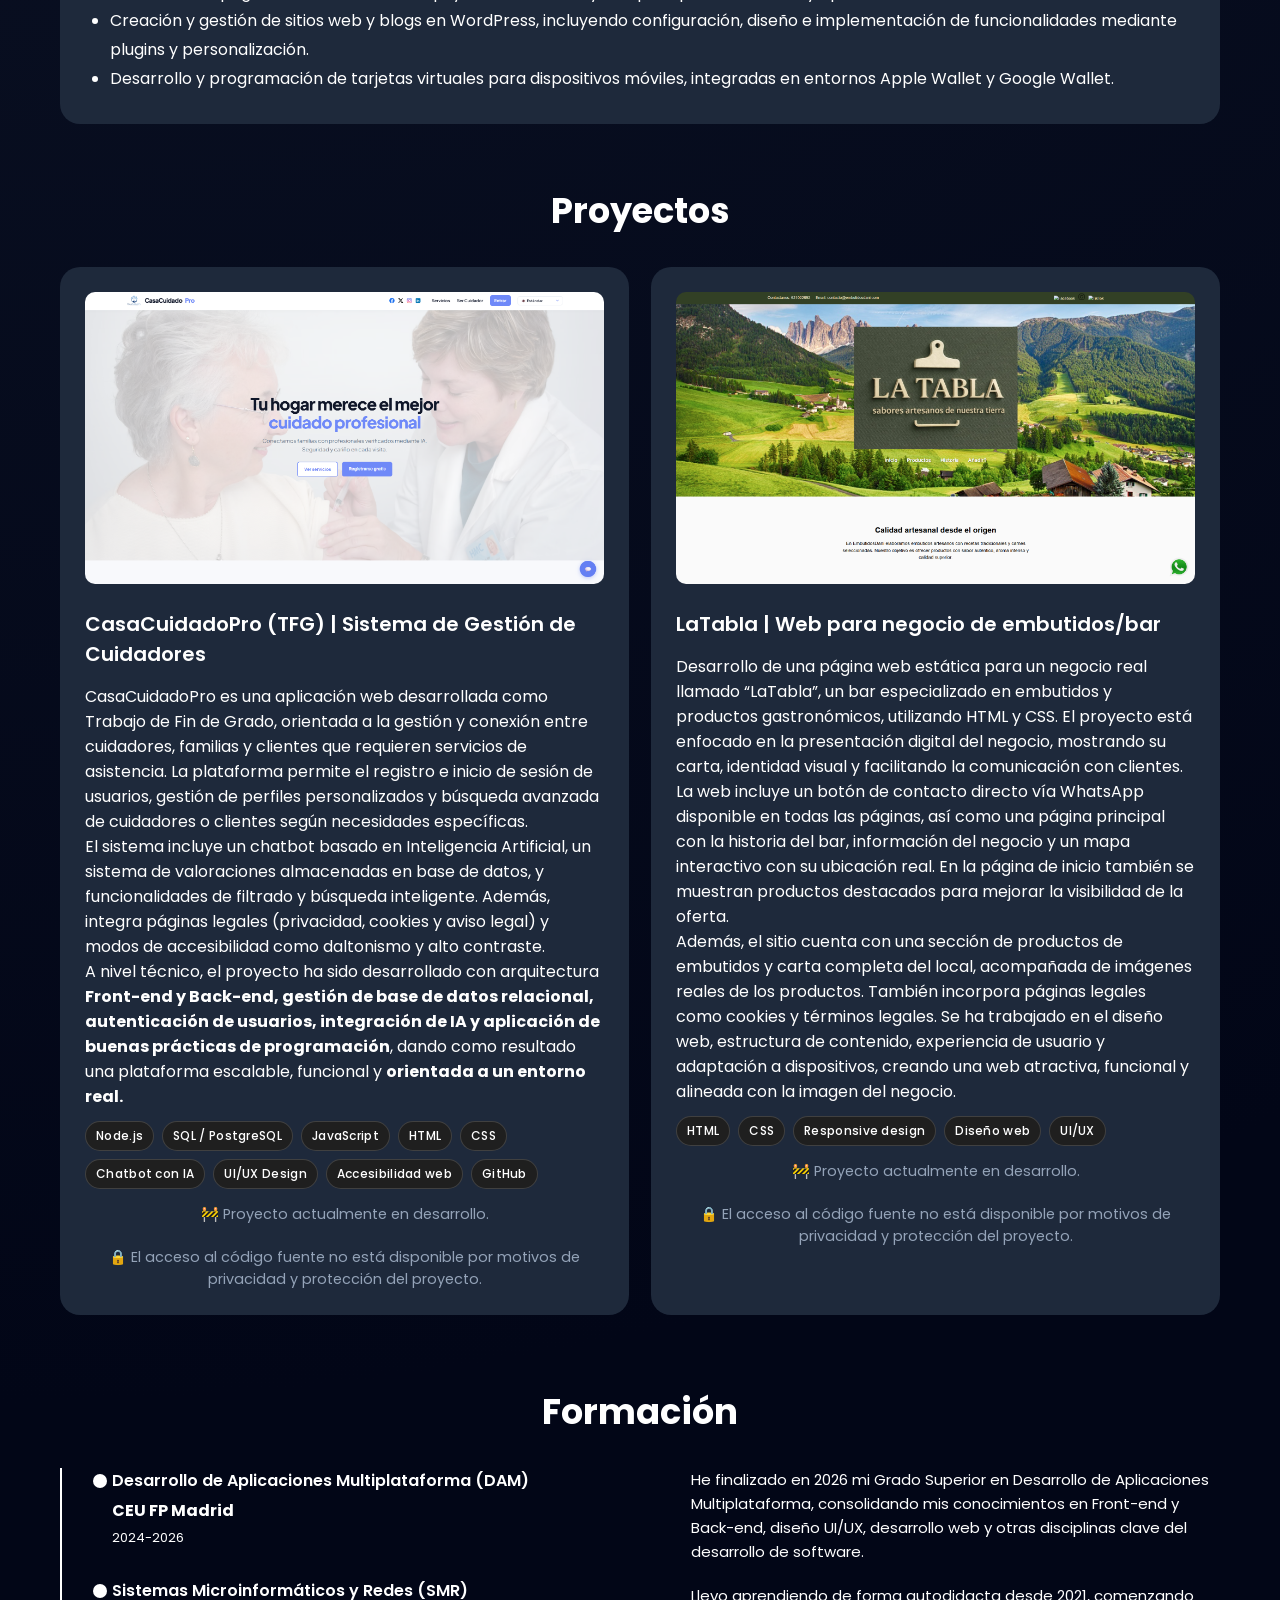
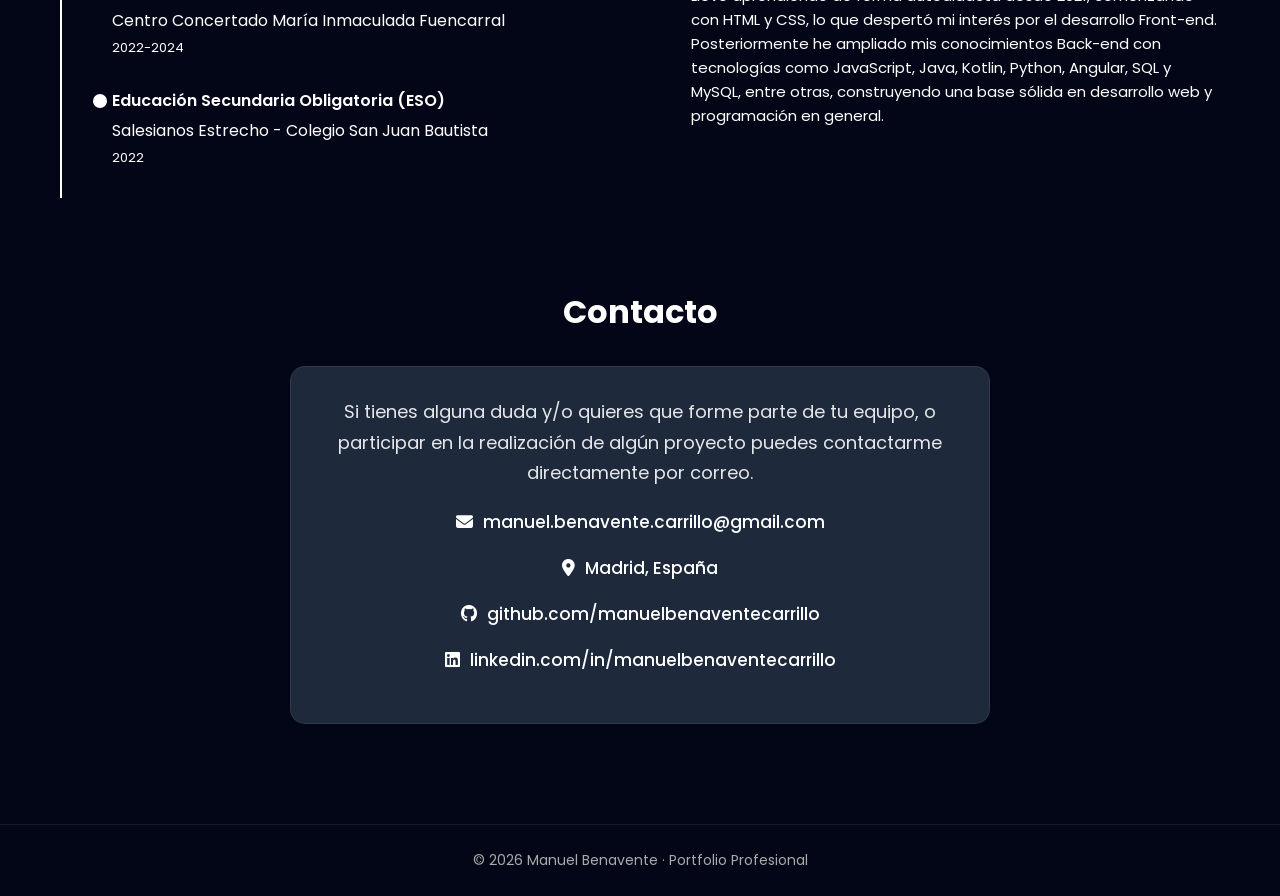
==== commit 713ce38a: "Add files via upload" ====
--- a/index.html
+++ b/index.html
@@ -339,7 +339,9 @@
 
             <div class="email-display">
                 <i class="fa-solid fa-envelope"></i>
-                <span>manuel.benavente.carrillo@gmail.com</span>
+                <a href="mailto:manuel.benavente.carrillo@gmail.com">
+                    manuel.benavente.carrillo@gmail.com
+                </a>
             </div>
 
             <div class="email-display">
@@ -348,20 +350,18 @@
             </div>
 
             <div class="email-display">
-                <i class="fa-brands fa-github"></i>
-                <span>github.com/manuelbenaventecarrillo</span>
+                <a href="https://github.com/manuelbenaventecarrillo" target="_blank"><i class="fa-brands fa-github"></i></a>
+                <a href="https://github.com/manuelbenaventecarrillo" target="_blank">
+                    github.com/manuelbenaventecarrillo
+                </a>
             </div>
 
             <div class="email-display">
-                <i class="fa-brands fa-linkedin"></i>
-                <span>linkedin.com/in/manuelbenaventecarrillo</span>
-            </div>
-
-            <a href="mailto:manuel.benavente.carrillo@gmail.com" class="contact-button">
-                📧 Enviar correo
-            </a>
-
-        </div>
+                <a href="https://linkedin.com/in/manuelbenaventecarrillo" target="_blank"><i class="fa-brands fa-linkedin"></i></a>
+                <a href="https://linkedin.com/in/manuelbenaventecarrillo" target="_blank">
+                    linkedin.com/in/manuelbenaventecarrillo
+                </a>
+            </div>
     </section>
 
     <footer>
--- a/style.css
+++ b/style.css
@@ -434,6 +434,20 @@
     font-weight: 500;
 }
 
+.email-display a{
+    color: inherit;
+    text-decoration: none;
+    transition: 0.2s;
+}
+
+.email-display a:visited{
+    color: inherit;
+}
+
+.email-display a:hover{
+    color: #60a5fa;
+}
+
 /* BOTÓN */
 .contact-button {
     display: inline-block;
@@ -685,4 +699,11 @@
 body.light-mode #theme-toggle {
     background: rgba(0,0,0,0.08);
     color: #0f172a;
+}
+
+body.light-mode .email-display,
+body.light-mode .email-display span,
+body.light-mode .email-display a,
+body.light-mode .email-display i{
+    color: #0f172a;
 }
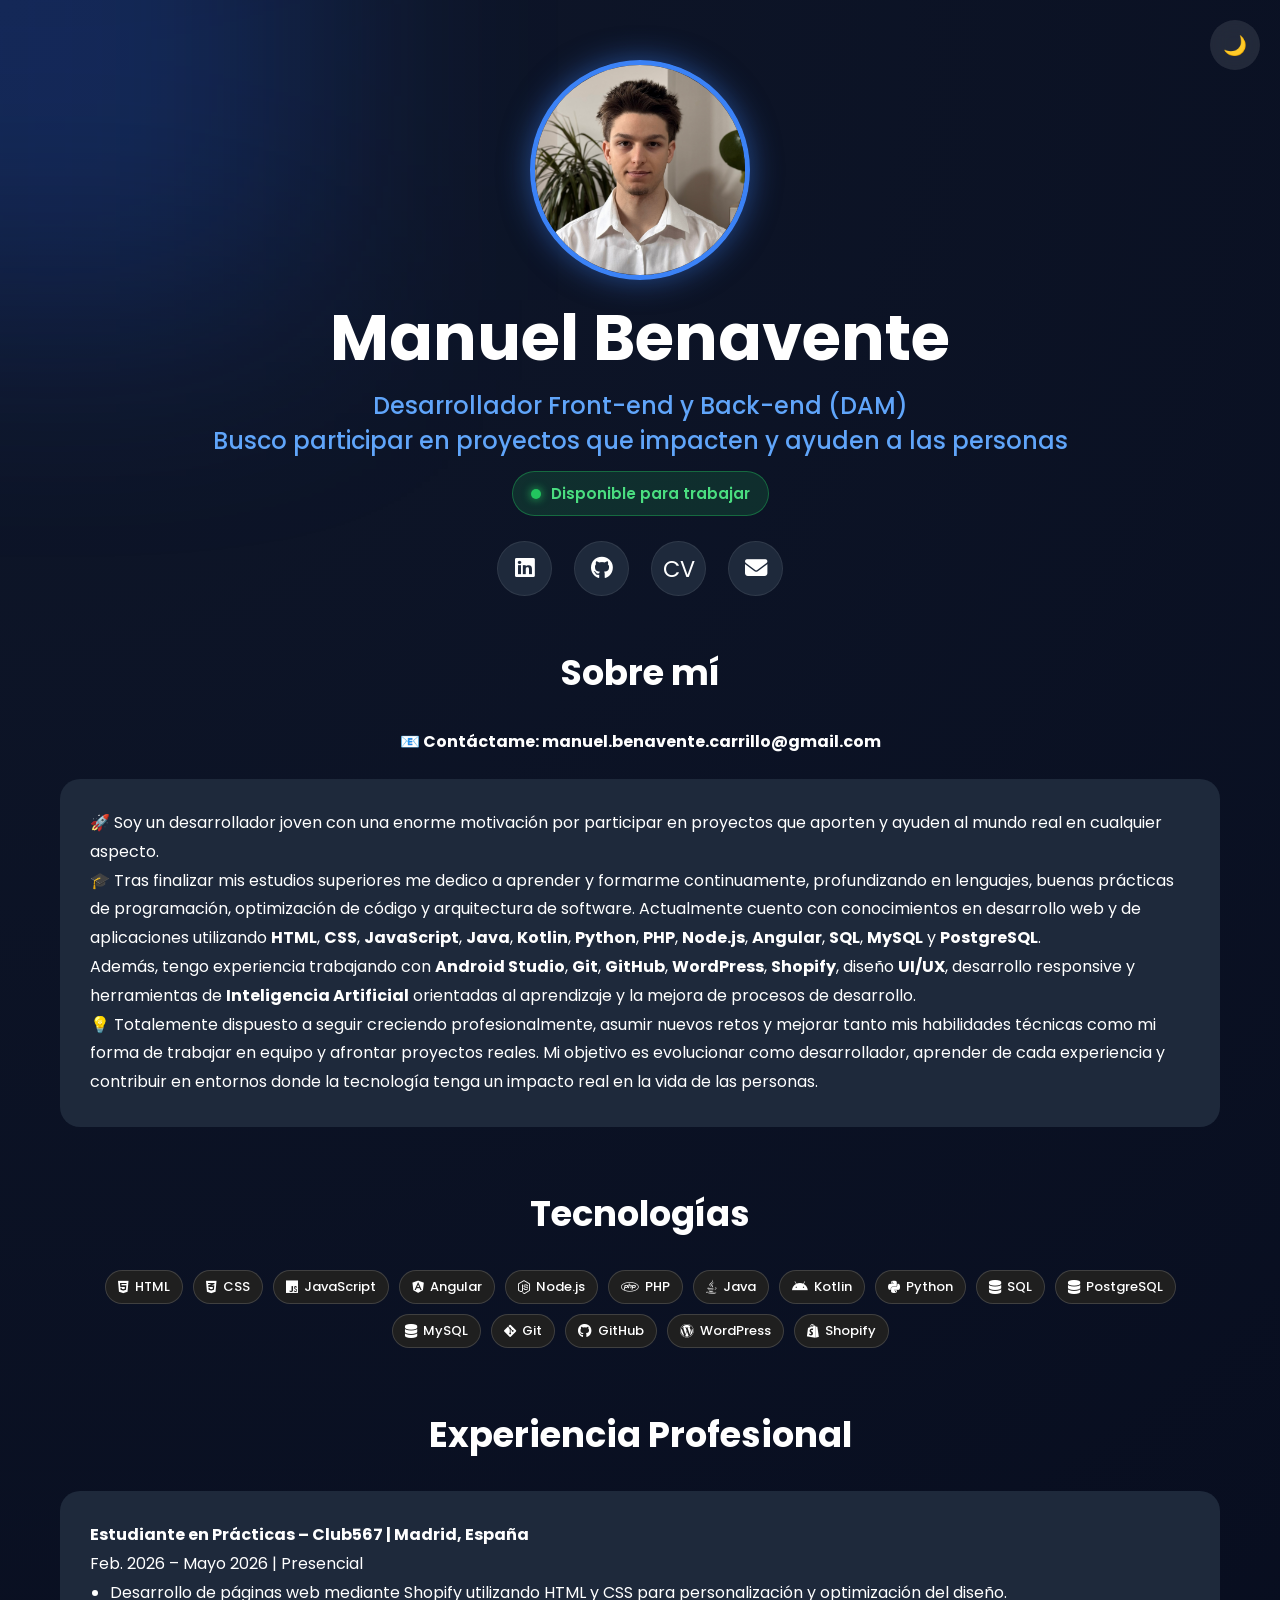
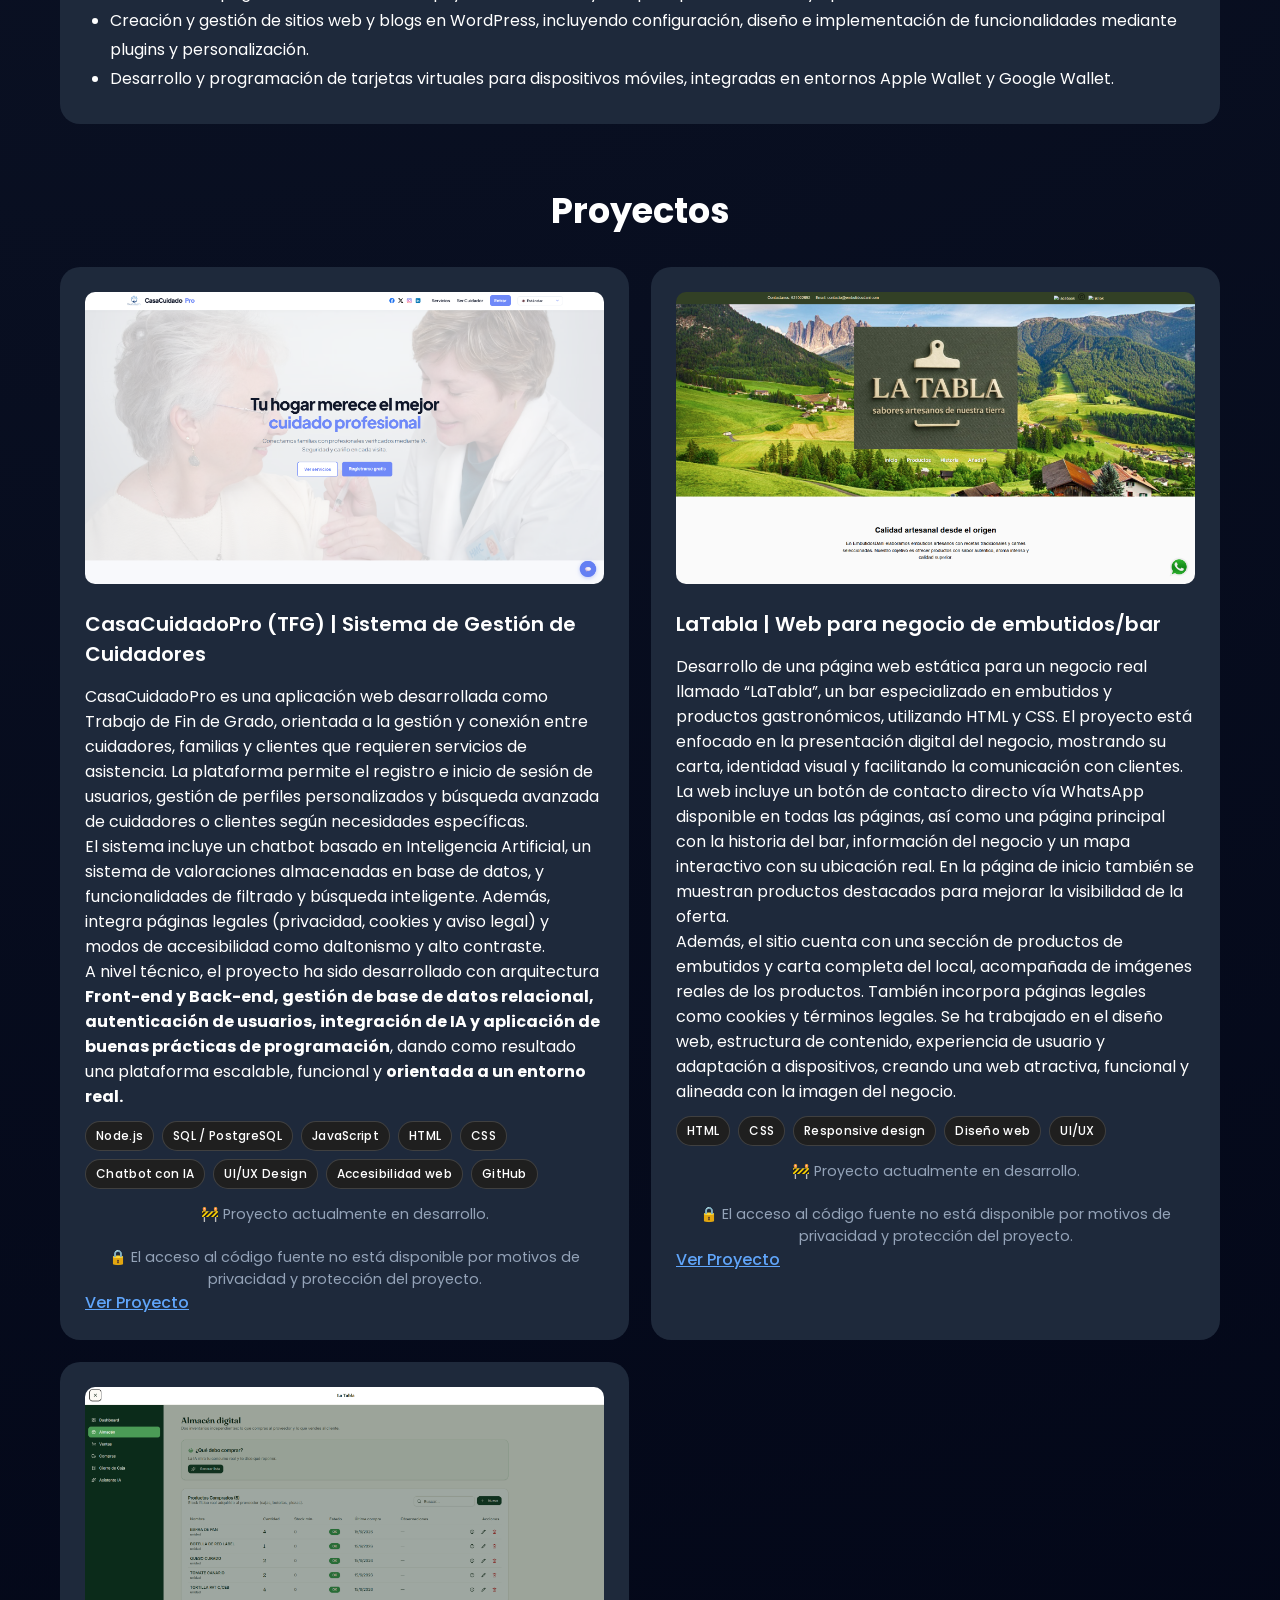
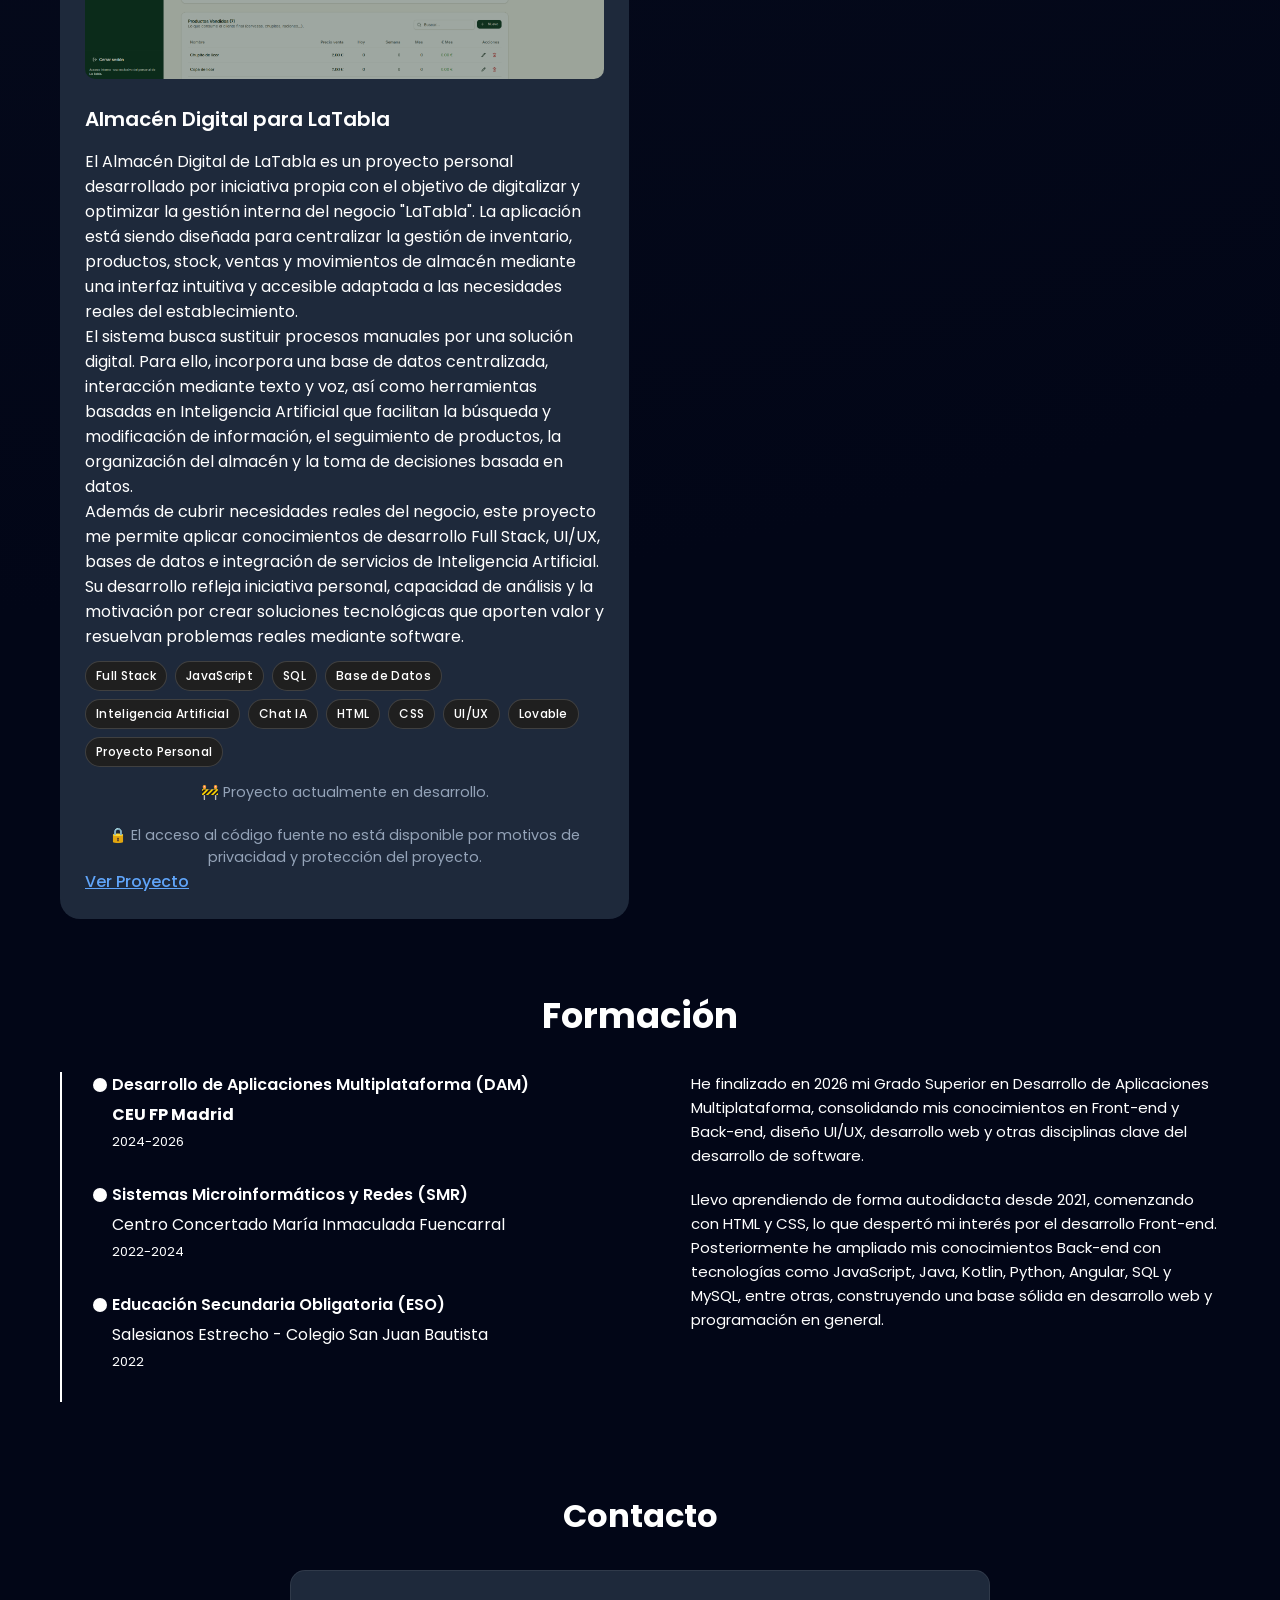
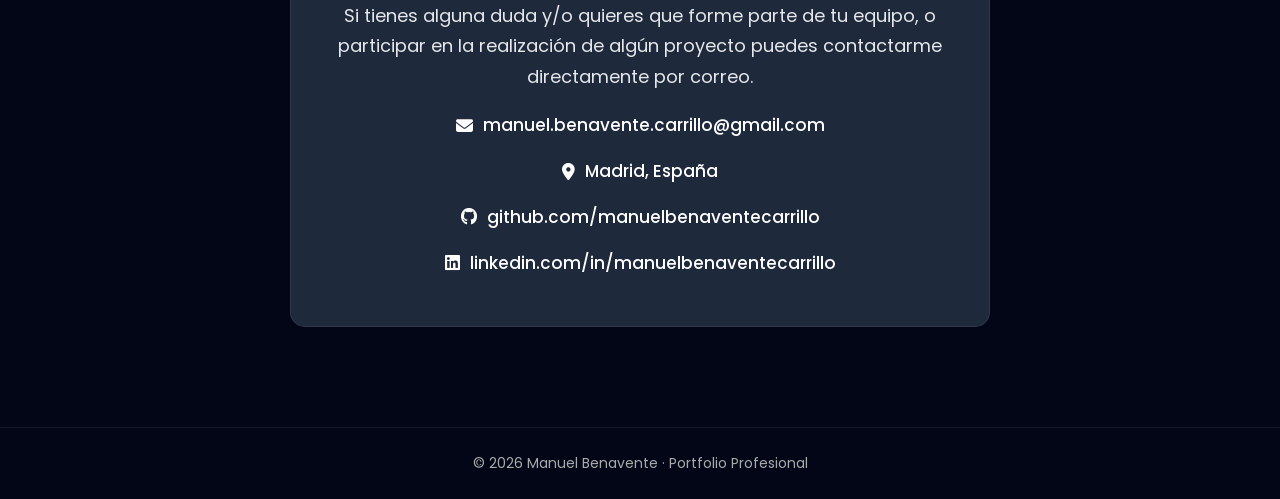
==== commit 51ba2174: "Actualización 17/06 Proyectos nuevo y sus paginas" ====
--- a/index.html
+++ b/index.html
@@ -156,7 +156,7 @@
 
             <div class="project-card">
 
-                <img src="assets/proyectos/proyecto_casacuidadopro.png" alt="Proyecto 1">
+                <img src="assets/proyectos/casacuidadopro/proyecto_casacuidadopro.png" alt="Proyecto 1">
 
                 <div class="project-content">
                     <br>
@@ -205,17 +205,16 @@
                         🔒 El acceso al código fuente no está disponible por motivos de privacidad y protección del
                         proyecto.
                     </div>
-                    <!--<div class="project-buttons">
-                        <a href="#" target="_blank">Ver Proyecto</a>
-                        <a href="#" target="_blank">Código</a>
-                    </div>-->
+                    <div class="project-buttons">
+                        <a href="casacuidadopro.html" target="_blank">Ver Proyecto</a>
+                    </div>
                 </div>
             </div>
 
 
             <div class="project-card">
 
-                <img src="assets/proyectos/proyecto_latabla.png" alt="Proyecto 3">
+                <img src="assets/proyectos/web_latabla/proyecto_latabla.png" alt="Proyecto 3">
 
                 <div class="project-content">
                     <br>
@@ -258,10 +257,69 @@
                         🔒 El acceso al código fuente no está disponible por motivos de privacidad y protección del
                         proyecto.
                     </div>
-                    <!--<div class="project-buttons">
-                        <a href="#" target="_blank">Ver Proyecto</a>
-                        <a href="#" target="_blank">Código</a>
-                    </div>-->
+                    <div class="project-buttons">
+                        <a href="web-latabla.html" target="_blank">Ver Proyecto</a>
+                    </div>
+                </div>
+            </div>
+
+            <div class="project-card">
+
+                <img src="assets/proyectos/almacendigital_tabla/proyecto_almacendigital_latabla.png" alt="Proyecto 3">
+
+                <div class="project-content">
+                    <br>
+                    <h4>Almacén Digital para LaTabla</h4>
+                    <p>
+                    <p>
+                        El Almacén Digital de LaTabla es un proyecto personal desarrollado por iniciativa propia con el
+                        objetivo de digitalizar y optimizar la gestión interna del negocio "LaTabla". La
+                        aplicación está siendo diseñada para centralizar la gestión de inventario, productos, stock,
+                        ventas y movimientos de almacén mediante una interfaz intuitiva y accesible adaptada a las
+                        necesidades reales del establecimiento.
+                    </p>
+
+                    <p>
+                        El sistema busca sustituir procesos manuales por una solución digital. Para ello, incorpora una
+                        base de datos centralizada,
+                        interacción mediante texto y voz, así como herramientas basadas en Inteligencia Artificial que
+                        facilitan la búsqueda y modificación de información, el seguimiento de productos, la
+                        organización del almacén y
+                        la toma de decisiones basada en datos.
+                    </p>
+
+                    <p>
+                        Además de cubrir necesidades reales del negocio, este proyecto me permite aplicar conocimientos
+                        de desarrollo Full Stack, UI/UX, bases de datos e
+                        integración de servicios de Inteligencia Artificial. Su desarrollo refleja iniciativa personal,
+                        capacidad de análisis y la motivación por crear soluciones tecnológicas que aporten valor y
+                        resuelvan problemas reales mediante software.
+                    </p>
+                    </p>
+                    <div class="project-tags">
+                        <span class="tag">Full Stack</span>
+                        <span class="tag">JavaScript</span>
+                        <span class="tag">SQL</span>
+                        <span class="tag">Base de Datos</span>
+                        <span class="tag">Inteligencia Artificial</span>
+                        <span class="tag">Chat IA</span>
+                        <span class="tag">HTML</span>
+                        <span class="tag">CSS</span>
+                        <span class="tag">UI/UX</span>
+                        <span class="tag">Lovable</span>
+                        <span class="tag">Proyecto Personal</span>
+                    </div>
+                    <div class="project-status">
+                        🚧 Proyecto actualmente en desarrollo.
+
+                        <br><br>
+
+                        🔒 El acceso al código fuente no está disponible por motivos de privacidad y protección del
+                        proyecto.
+                    </div>
+                    <div class="project-buttons">
+                        <a href="almacen-digital-latabla.html" target="_blank">Ver Proyecto</a>
+                    </div>
                 </div>
             </div>
 
@@ -350,14 +408,16 @@
             </div>
 
             <div class="email-display">
-                <a href="https://github.com/manuelbenaventecarrillo" target="_blank"><i class="fa-brands fa-github"></i></a>
+                <a href="https://github.com/manuelbenaventecarrillo" target="_blank"><i
+                        class="fa-brands fa-github"></i></a>
                 <a href="https://github.com/manuelbenaventecarrillo" target="_blank">
                     github.com/manuelbenaventecarrillo
                 </a>
             </div>
 
             <div class="email-display">
-                <a href="https://linkedin.com/in/manuelbenaventecarrillo" target="_blank"><i class="fa-brands fa-linkedin"></i></a>
+                <a href="https://linkedin.com/in/manuelbenaventecarrillo" target="_blank"><i
+                        class="fa-brands fa-linkedin"></i></a>
                 <a href="https://linkedin.com/in/manuelbenaventecarrillo" target="_blank">
                     linkedin.com/in/manuelbenaventecarrillo
                 </a>
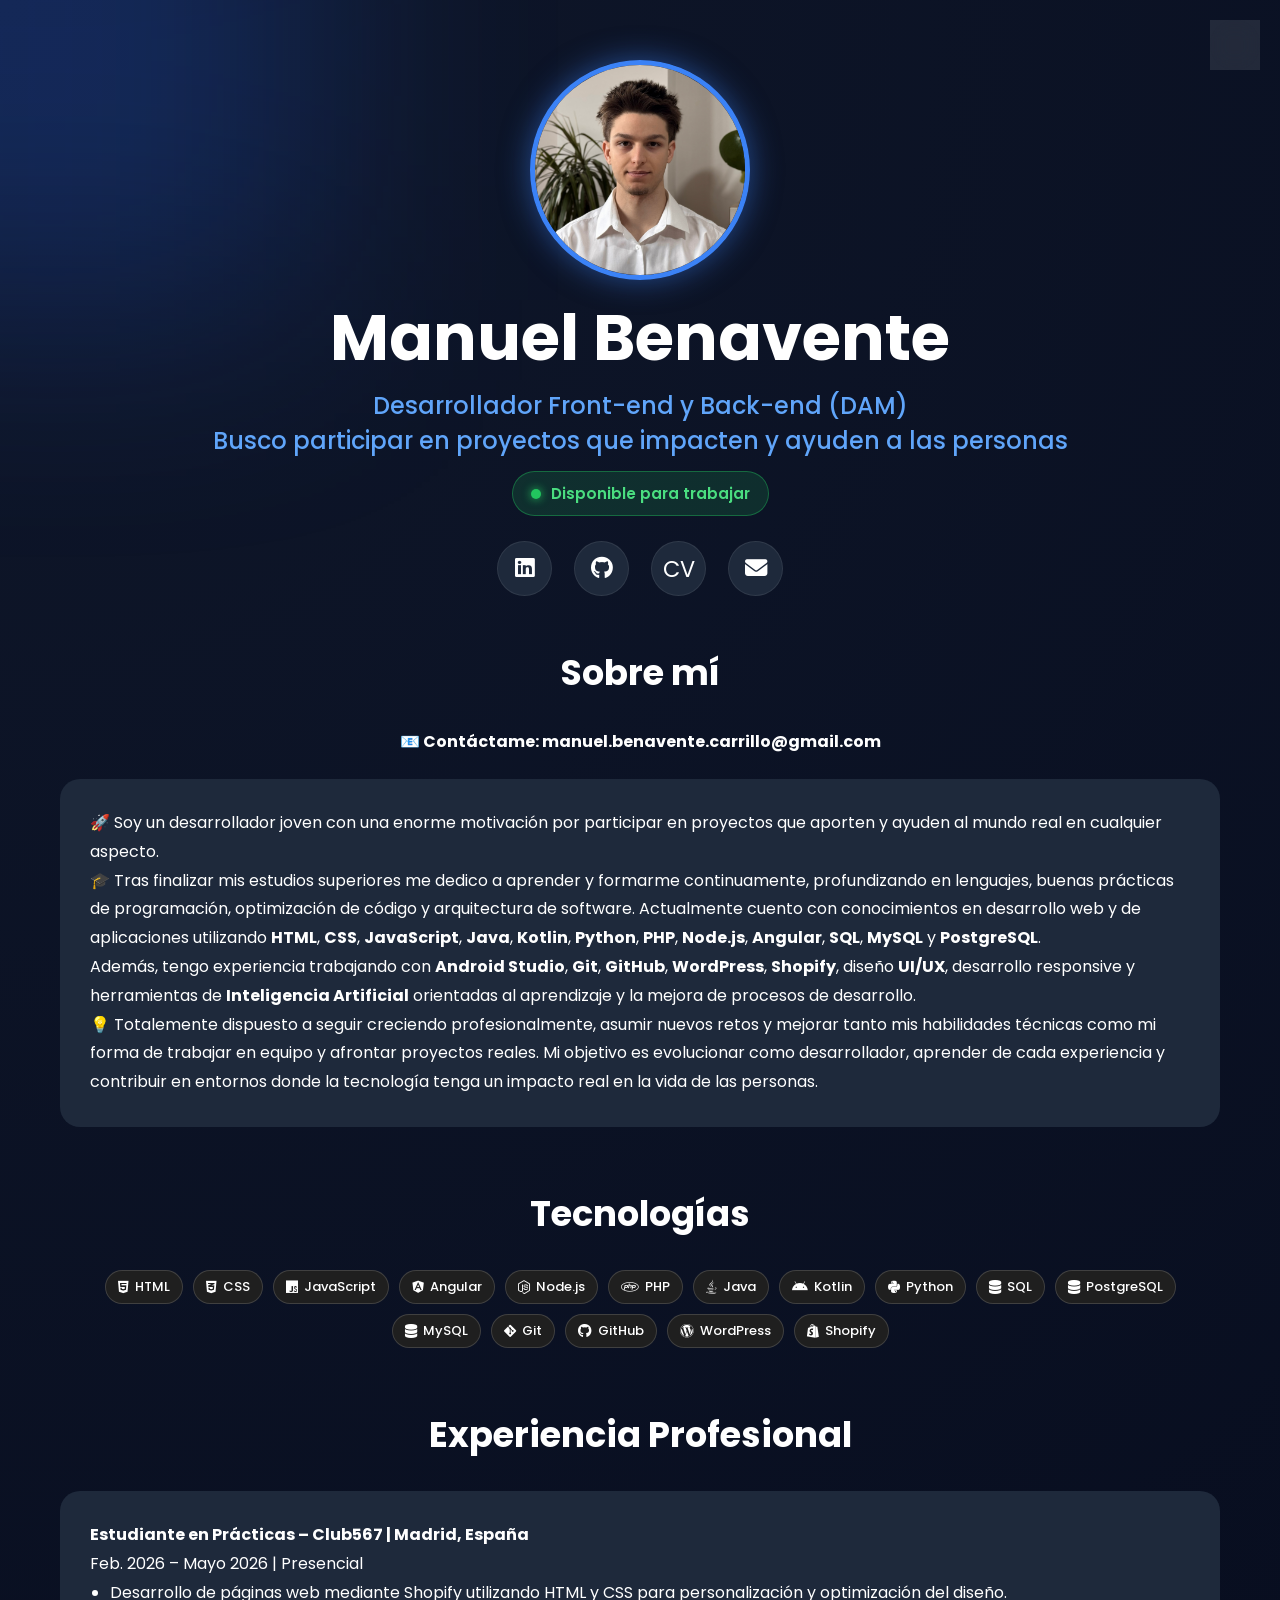
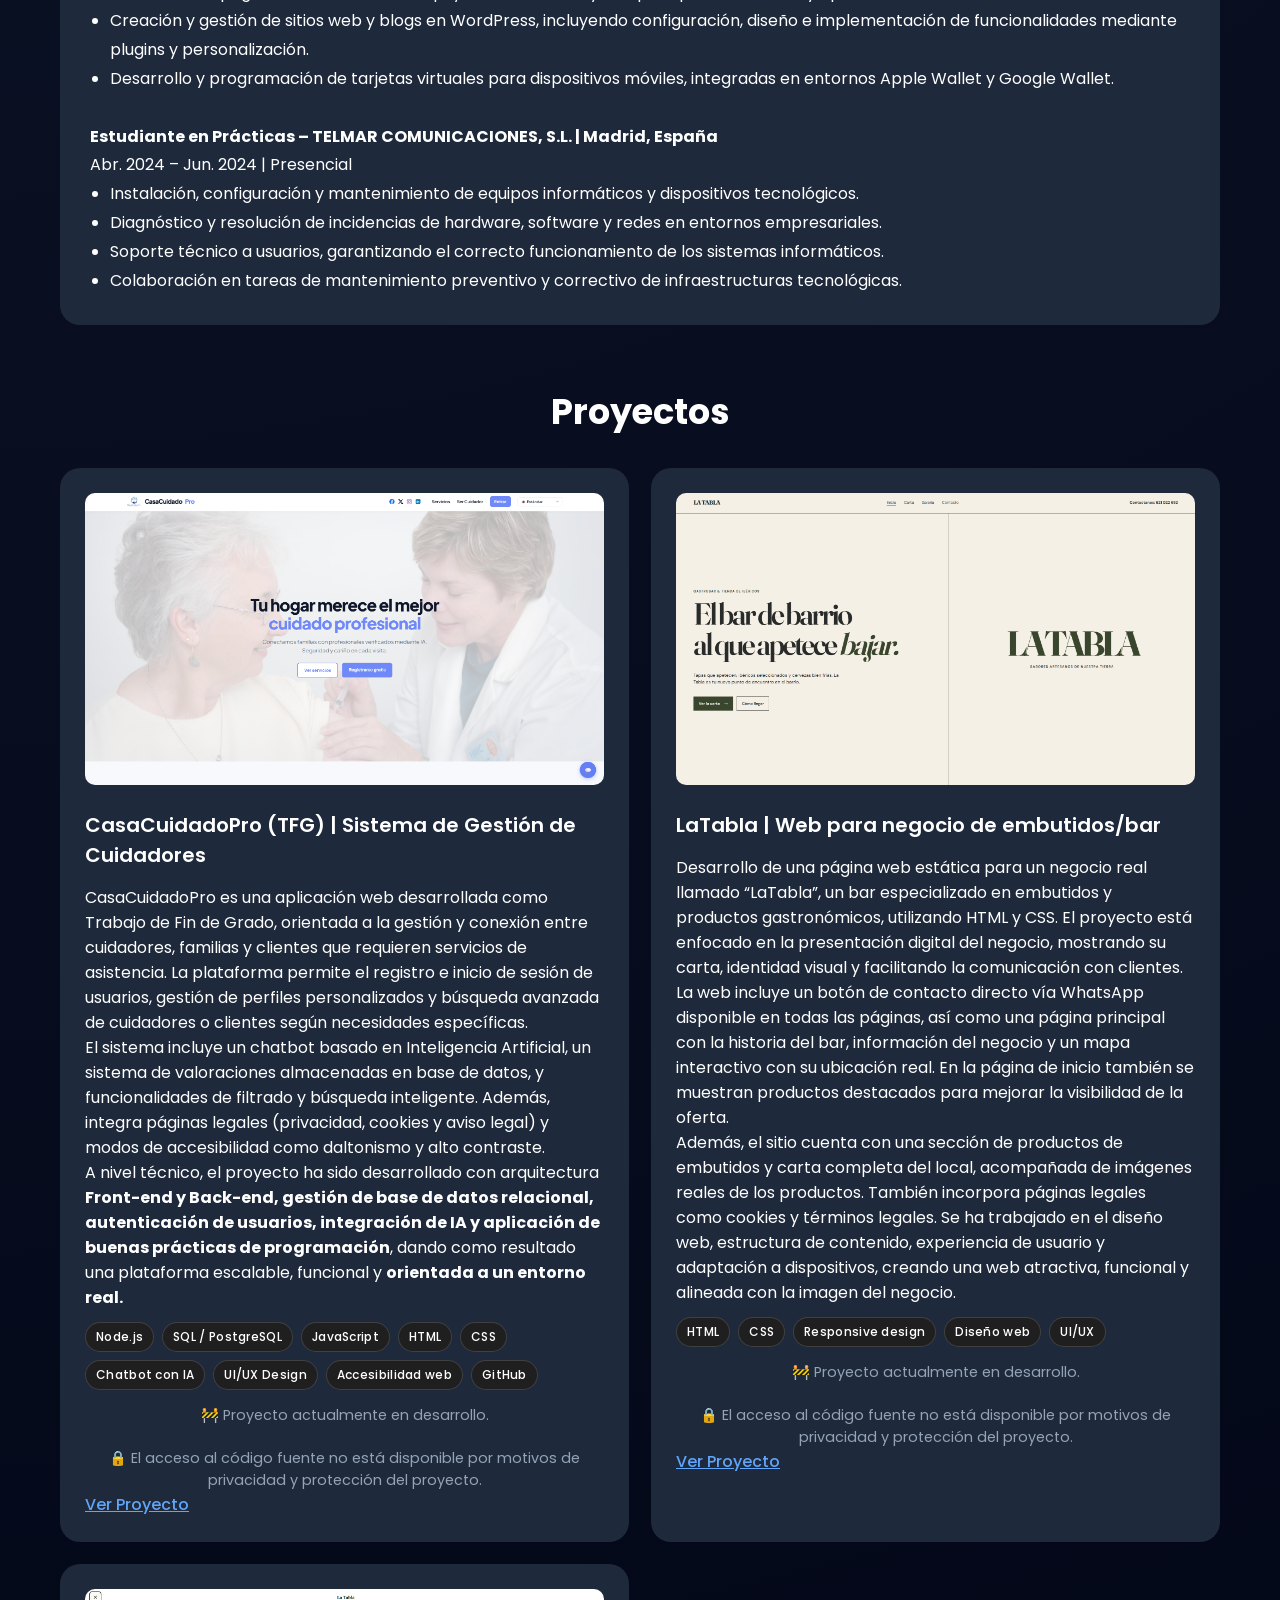
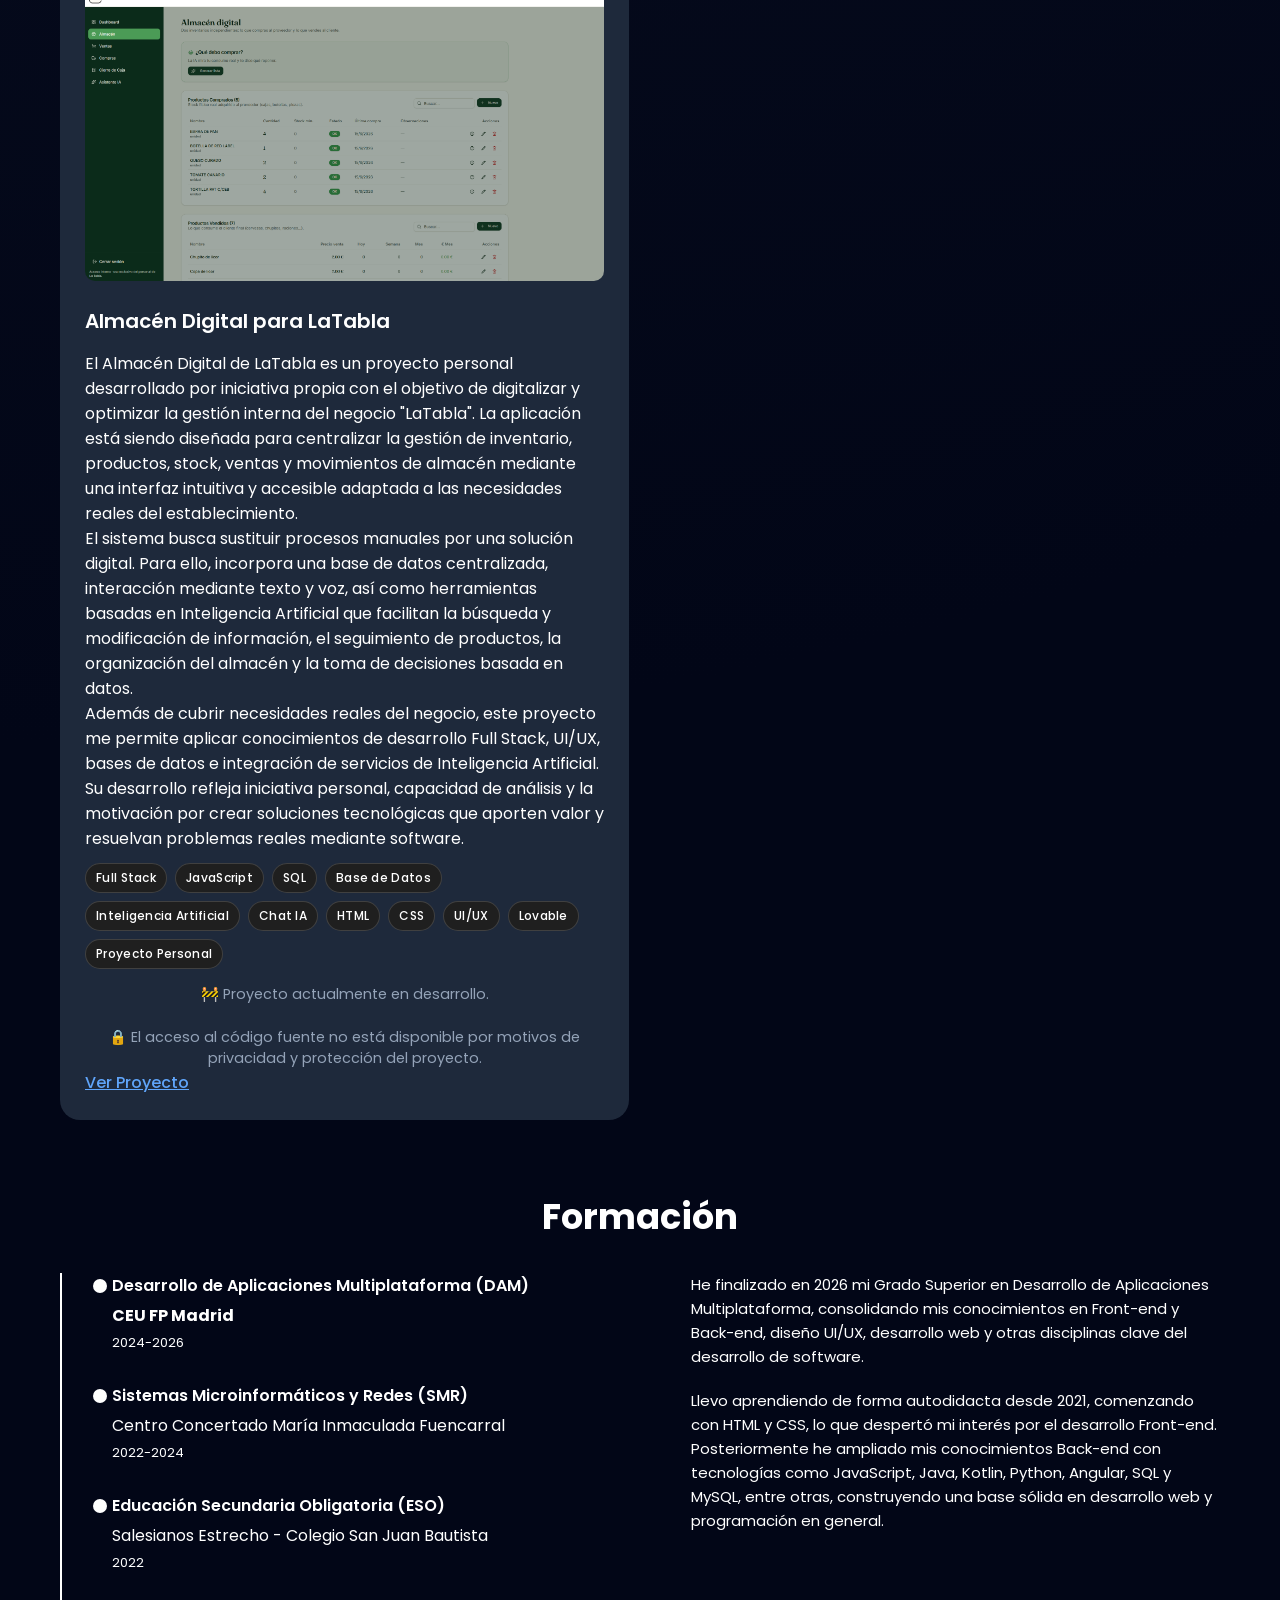
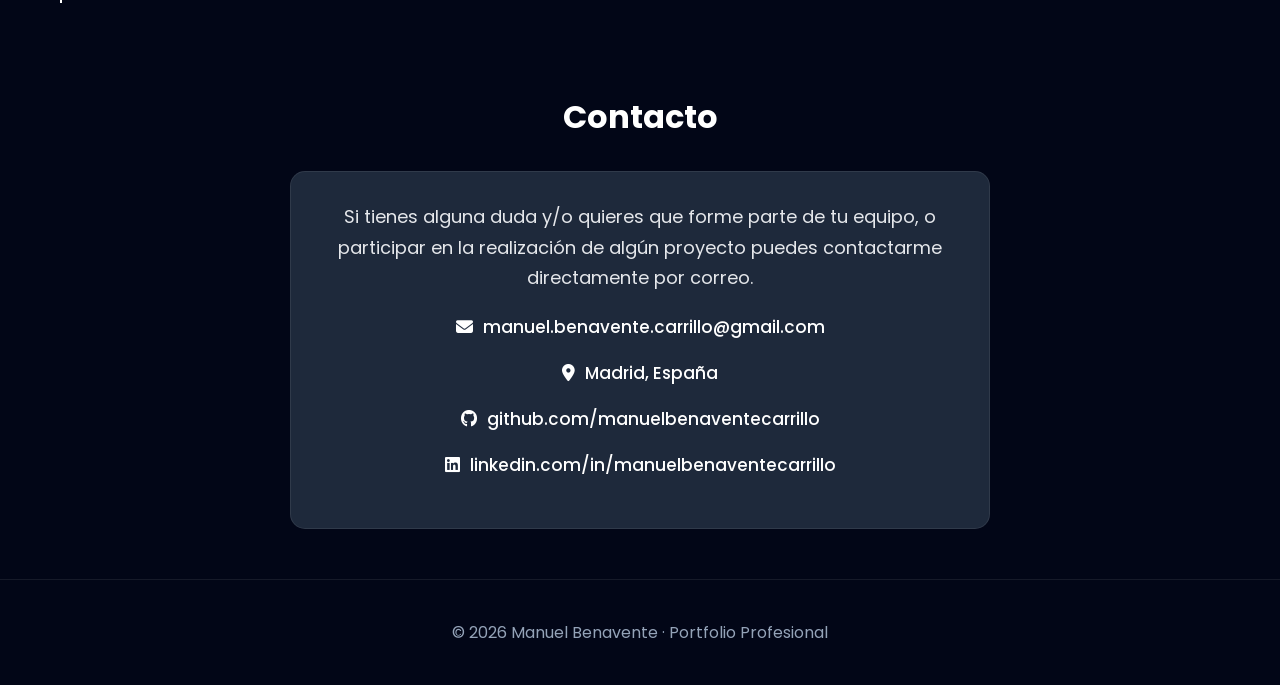
==== commit c3d7d49b: "Actualizar portfolio web" ====
--- a/index.html
+++ b/index.html
@@ -1,449 +1,463 @@
-<!DOCTYPE html>
-<html lang="es">
-
-<head>
-    <meta charset="UTF-8">
-    <meta name="viewport" content="width=device-width, initial-scale=1.0">
-    <title>Manuel Benavente | Portfolio</title>
-
-    <link href="https://fonts.googleapis.com/css2?family=Poppins:wght@300;400;500;600;700&display=swap"
-        rel="stylesheet">
-    <meta name="viewport" content="width=device-width, initial-scale=1.0">
-    <link rel="stylesheet" href="https://cdnjs.cloudflare.com/ajax/libs/font-awesome/6.7.2/css/all.min.css">
-    <link rel="stylesheet" href="https://cdnjs.cloudflare.com/ajax/libs/font-awesome/6.5.0/css/all.min.css">
-
-    <link rel="stylesheet" href="style.css">
-</head>
-<button id="theme-toggle">
-    🌙
-</button>
-
-<body>
-
-    <header class="hero">
-        <div class="hero-content">
-
-            <img src="./assets/foto.jpg" alt="Manuel Benavente" class="profile-img">
-
-            <h1>Manuel Benavente</h1>
-
-            <h2>Desarrollador Front-end y Back-end (DAM) <br>
-                Busco participar en proyectos que impacten y ayuden a las personas
-
-            </h2>
-
-            <div class="availability">
-                <span class="status-dot"></span>
-                Disponible para trabajar
-            </div>
-
-            <div class="social-icons">
-
-                <a href="https://www.linkedin.com/in/manuelbenaventecarrillo/" target="_blank">
-                    <i class="fa-brands fa-linkedin"></i>
-                </a>
-
-                <a href="https://github.com/manuelbenaventecarrillo" target="_blank">
-                    <i class="fa-brands fa-github"></i>
-                </a>
-
-                <a href="assets/cv_manuelbenaventecarrillodealbornoz.pdf" target="_blank" class="cv-button">
-                    CV
-                </a>
-
-                <a href="mailto:manuel.benavente.carrillo@gmail.com">
-                    <i class="fa-solid fa-envelope"></i>
-                </a>
-
-            </div>
-        </div>
-
-    </header>
-
-    <section id="sobre-mi">
-        <h3>Sobre mí</h3>
-        <h4 style="text-align: center;">📧 <b>Contáctame: manuel.benavente.carrillo@gmail.com</b></h4> <br>
-        <div class="card">
-            <p>
-                🚀 Soy un desarrollador joven con una enorme motivación por participar en proyectos que aporten y ayuden
-                al mundo real en cualquier aspecto.
-
-            <p>
-                🎓 Tras finalizar mis estudios superiores me dedico a aprender y formarme continuamente, profundizando
-                en lenguajes, buenas prácticas de programación, optimización de código y arquitectura de software.
-                Actualmente cuento con conocimientos en desarrollo web y de aplicaciones utilizando <b>HTML</b>,
-                <b>CSS</b>, <b>JavaScript</b>, <b>Java</b>, <b>Kotlin</b>, <b>Python</b>, <b>PHP</b>, <b>Node.js</b>,
-                <b>Angular</b>, <b>SQL</b>, <b>MySQL</b> y <b>PostgreSQL</b>.
-            </p>
-            <p>
-                Además, tengo experiencia trabajando con
-                <b>Android Studio</b>, <b>Git</b>, <b>GitHub</b>, <b>WordPress</b>, <b>Shopify</b>, diseño <b>UI/UX</b>,
-                desarrollo responsive y herramientas de <b>Inteligencia Artificial</b> orientadas al aprendizaje y la
-                mejora de procesos de desarrollo.
-            </p>
-
-            <p>
-                💡 Totalemente dispuesto a seguir creciendo profesionalmente, asumir nuevos retos y mejorar tanto mis
-                habilidades técnicas como mi forma de trabajar en equipo y afrontar proyectos reales. Mi objetivo es
-                evolucionar como desarrollador, aprender de cada experiencia y contribuir en entornos donde la
-                tecnología tenga un impacto real en la vida de las personas.
-            </p>
-            </p>
-
-        </div>
-    </section>
-
-    <section id="tecnologias">
-        <h3>Tecnologías</h3>
-
-        <div class="skills">
-
-            <!-- Front-End -->
-            <span><i class="fa-brands fa-html5"></i> HTML</span>
-            <span><i class="fa-brands fa-css3-alt"></i> CSS</span>
-            <span><i class="fa-brands fa-js"></i> JavaScript</span>
-            <span><i class="fa-brands fa-angular"></i> Angular</span>
-
-            <!-- Back-End -->
-            <span><i class="fa-brands fa-node-js"></i> Node.js</span>
-            <span><i class="fa-brands fa-php"></i> PHP</span>
-            <span><i class="fa-brands fa-java"></i> Java</span>
-            <span><i class="fa-brands fa-android"></i> Kotlin</span>
-            <span><i class="fa-brands fa-python"></i> Python</span>
-
-            <!-- Bases de datos -->
-            <span><i class="fa-solid fa-database"></i> SQL</span>
-            <span><i class="fa-solid fa-database"></i> PostgreSQL</span>
-            <span><i class="fa-solid fa-database"></i> MySQL</span>
-
-            <!-- Herramientas -->
-            <span><i class="fa-brands fa-git-alt"></i> Git</span>
-            <span><i class="fa-brands fa-github"></i> GitHub</span>
-
-            <!-- CMS -->
-            <span><i class="fa-brands fa-wordpress"></i> WordPress</span>
-            <span><i class="fa-brands fa-shopify"></i> Shopify</span>
-
-        </div>
-    </section>
-
-
-    <section id="experiencia">
-        <h3>Experiencia Profesional</h3>
-
-        <div class="card">
-            <h4>Estudiante en Prácticas – Club567 | Madrid, España</h4>
-            <p>Feb. 2026 – Mayo 2026 | Presencial
-            <ul>
-                <li>Desarrollo de páginas web mediante Shopify utilizando HTML y CSS para personalización y
-                    optimización del diseño.</li>
-                <li>Creación y gestión de sitios web y blogs en WordPress, incluyendo configuración, diseño e
-                    implementación de funcionalidades mediante plugins y personalización.</li>
-                <li>Desarrollo y programación de tarjetas virtuales para dispositivos móviles, integradas en
-                    entornos Apple Wallet y Google Wallet.</li>
-            </ul>
-            </p>
-        </div>
-
-    </section>
-
-
-    <section id="proyectos">
-
-        <h3>Proyectos</h3>
-
-        <div class="projects">
-
-            <div class="project-card">
-
-                <img src="assets/proyectos/casacuidadopro/proyecto_casacuidadopro.png" alt="Proyecto 1">
-
-                <div class="project-content">
-                    <br>
-                    <h4>CasaCuidadoPro (TFG) | Sistema de Gestión de Cuidadores</h4>
-                    <p>
-                    <p>
-                        CasaCuidadoPro es una aplicación web desarrollada como Trabajo de Fin de Grado, orientada a la
-                        gestión y conexión entre cuidadores, familias y clientes que requieren servicios de asistencia.
-                        La plataforma permite el registro e inicio de sesión de usuarios, gestión de perfiles
-                        personalizados y búsqueda avanzada de cuidadores o clientes según necesidades específicas.
-                    </p>
-
-                    <p>
-                        El sistema incluye un chatbot basado en Inteligencia Artificial, un sistema de valoraciones
-                        almacenadas en base de datos, y funcionalidades de filtrado y búsqueda inteligente. Además,
-                        integra páginas legales (privacidad, cookies y aviso legal) y modos de accesibilidad como
-                        daltonismo y alto contraste.
-                    </p>
-
-                    <p>
-                        A nivel técnico, el proyecto ha sido desarrollado con arquitectura <b>Front-end y Back-end,
-                            gestión
-                            de base de datos relacional, autenticación de usuarios, integración de IA y aplicación de
-                            buenas
-                            prácticas de programación</b>, dando como resultado una plataforma escalable, funcional y
-                        <b>orientada
-                            a un entorno real.</b>
-                    </p>
-                    </p>
-                    <div class="project-tags">
-                        <span class="tag">Node.js</span>
-                        <span class="tag">SQL / PostgreSQL</span>
-                        <span class="tag">JavaScript</span>
-                        <span class="tag">HTML</span>
-                        <span class="tag">CSS</span>
-                        <span class="tag">Chatbot con IA</span>
-                        <span class="tag">UI/UX Design</span>
-                        <span class="tag">Accesibilidad web</span>
-                        <span class="tag">GitHub</span>
-                    </div>
-                    <div class="project-status">
-                        🚧 Proyecto actualmente en desarrollo.
-
-                        <br><br>
-
-                        🔒 El acceso al código fuente no está disponible por motivos de privacidad y protección del
-                        proyecto.
-                    </div>
-                    <div class="project-buttons">
-                        <a href="casacuidadopro.html" target="_blank">Ver Proyecto</a>
-                    </div>
-                </div>
-            </div>
-
-
-            <div class="project-card">
-
-                <img src="assets/proyectos/web_latabla/proyecto_latabla.png" alt="Proyecto 3">
-
-                <div class="project-content">
-                    <br>
-                    <h4>LaTabla | Web para negocio de embutidos/bar</h4>
-                    <p>
-                    <p>
-                        Desarrollo de una página web estática para un negocio real llamado “LaTabla”, un bar
-                        especializado en embutidos y productos gastronómicos, utilizando HTML y CSS. El proyecto está
-                        enfocado en la presentación digital del negocio, mostrando su carta, identidad visual y
-                        facilitando la comunicación con clientes.
-                    </p>
-
-                    <p>
-                        La web incluye un botón de contacto directo vía WhatsApp disponible en todas las páginas, así
-                        como una página principal con la historia del bar, información del negocio y un mapa interactivo
-                        con su ubicación real. En la página de inicio también se muestran productos destacados para
-                        mejorar la visibilidad de la oferta.
-                    </p>
-
-                    <p>
-                        Además, el sitio cuenta con una sección de productos de embutidos y carta completa del local,
-                        acompañada de imágenes reales de los productos. También incorpora páginas legales como cookies y
-                        términos legales. Se ha trabajado en el diseño web, estructura de contenido, experiencia de
-                        usuario y adaptación a dispositivos, creando una web atractiva, funcional y alineada con la
-                        imagen del negocio.
-                    </p>
-                    </p>
-                    <div class="project-tags">
-                        <span class="tag">HTML</span>
-                        <span class="tag">CSS</span>
-                        <span class="tag">Responsive design</span>
-                        <span class="tag">Diseño web</span>
-                        <span class="tag">UI/UX</span>
-                    </div>
-                    <div class="project-status">
-                        🚧 Proyecto actualmente en desarrollo.
-
-                        <br><br>
-
-                        🔒 El acceso al código fuente no está disponible por motivos de privacidad y protección del
-                        proyecto.
-                    </div>
-                    <div class="project-buttons">
-                        <a href="web-latabla.html" target="_blank">Ver Proyecto</a>
-                    </div>
-                </div>
-            </div>
-
-            <div class="project-card">
-
-                <img src="assets/proyectos/almacendigital_tabla/proyecto_almacendigital_latabla.png" alt="Proyecto 3">
-
-                <div class="project-content">
-                    <br>
-                    <h4>Almacén Digital para LaTabla</h4>
-                    <p>
-                    <p>
-                        El Almacén Digital de LaTabla es un proyecto personal desarrollado por iniciativa propia con el
-                        objetivo de digitalizar y optimizar la gestión interna del negocio "LaTabla". La
-                        aplicación está siendo diseñada para centralizar la gestión de inventario, productos, stock,
-                        ventas y movimientos de almacén mediante una interfaz intuitiva y accesible adaptada a las
-                        necesidades reales del establecimiento.
-                    </p>
-
-                    <p>
-                        El sistema busca sustituir procesos manuales por una solución digital. Para ello, incorpora una
-                        base de datos centralizada,
-                        interacción mediante texto y voz, así como herramientas basadas en Inteligencia Artificial que
-                        facilitan la búsqueda y modificación de información, el seguimiento de productos, la
-                        organización del almacén y
-                        la toma de decisiones basada en datos.
-                    </p>
-
-                    <p>
-                        Además de cubrir necesidades reales del negocio, este proyecto me permite aplicar conocimientos
-                        de desarrollo Full Stack, UI/UX, bases de datos e
-                        integración de servicios de Inteligencia Artificial. Su desarrollo refleja iniciativa personal,
-                        capacidad de análisis y la motivación por crear soluciones tecnológicas que aporten valor y
-                        resuelvan problemas reales mediante software.
-                    </p>
-                    </p>
-                    <div class="project-tags">
-                        <span class="tag">Full Stack</span>
-                        <span class="tag">JavaScript</span>
-                        <span class="tag">SQL</span>
-                        <span class="tag">Base de Datos</span>
-                        <span class="tag">Inteligencia Artificial</span>
-                        <span class="tag">Chat IA</span>
-                        <span class="tag">HTML</span>
-                        <span class="tag">CSS</span>
-                        <span class="tag">UI/UX</span>
-                        <span class="tag">Lovable</span>
-                        <span class="tag">Proyecto Personal</span>
-                    </div>
-                    <div class="project-status">
-                        🚧 Proyecto actualmente en desarrollo.
-
-                        <br><br>
-
-                        🔒 El acceso al código fuente no está disponible por motivos de privacidad y protección del
-                        proyecto.
-                    </div>
-                    <div class="project-buttons">
-                        <a href="almacen-digital-latabla.html" target="_blank">Ver Proyecto</a>
-                    </div>
-                </div>
-            </div>
-
-        </div>
-
-    </section>
-
-
-    <section id="formacion">
-        <h3>Formación</h3>
-
-        <div class="formacion-layout">
-
-            <!-- TIMELINE (izquierda) -->
-            <div class="timeline">
-
-                <div class="timeline-item">
-                    <div class="timeline-content">
-                        <h4>Desarrollo de Aplicaciones Multiplataforma (DAM)</h4>
-                        <p><b>CEU FP Madrid</b></p>
-                        <span>2024-2026</span>
-                    </div>
-                </div>
-
-                <div class="timeline-item">
-                    <div class="timeline-content">
-                        <h4>Sistemas Microinformáticos y Redes (SMR)</h4>
-                        <p>Centro Concertado María Inmaculada Fuencarral</p>
-                        <span>2022-2024</span>
-                    </div>
-                </div>
-
-                <div class="timeline-item">
-                    <div class="timeline-content">
-                        <h4>Educación Secundaria Obligatoria (ESO)</h4>
-                        <p>Salesianos Estrecho - Colegio San Juan Bautista</p>
-                        <span>2022</span>
-                    </div>
-                </div>
-
-            </div>
-
-            <!-- TEXTO LATERAL (derecha) -->
-            <div class="formacion-texto">
-
-                <p>
-                    He finalizado en 2026 mi Grado Superior en Desarrollo de Aplicaciones Multiplataforma,
-                    consolidando mis conocimientos en Front-end y Back-end, diseño UI/UX, desarrollo web y
-                    otras disciplinas clave del desarrollo de software.
-                </p>
-
-                <p class="espaciado">
-                    Llevo aprendiendo de forma autodidacta desde 2021, comenzando con HTML y CSS, lo que despertó
-                    mi interés por el desarrollo Front-end. Posteriormente he ampliado mis conocimientos Back-end
-                    con
-                    tecnologías como JavaScript, Java, Kotlin, Python, Angular, SQL y MySQL, entre otras,
-                    construyendo una base sólida en desarrollo web y programación en general.
-                </p>
-
-            </div>
-
-        </div>
-    </section>
-
-    <section id="contacto">
-        <h3>Contacto</h3>
-
-        <div class="contact-box">
-
-            <p>
-                Si tienes alguna duda y/o quieres que forme parte de tu equipo, o participar en la realización de algún
-                proyecto
-                puedes contactarme directamente por correo.
-            </p>
-
-            <div class="email-display">
-                <i class="fa-solid fa-envelope"></i>
-                <a href="mailto:manuel.benavente.carrillo@gmail.com">
-                    manuel.benavente.carrillo@gmail.com
-                </a>
-            </div>
-
-            <div class="email-display">
-                <i class="fa-solid fa-location-dot"></i>
-                <span>Madrid, España</span>
-            </div>
-
-            <div class="email-display">
-                <a href="https://github.com/manuelbenaventecarrillo" target="_blank"><i
-                        class="fa-brands fa-github"></i></a>
-                <a href="https://github.com/manuelbenaventecarrillo" target="_blank">
-                    github.com/manuelbenaventecarrillo
-                </a>
-            </div>
-
-            <div class="email-display">
-                <a href="https://linkedin.com/in/manuelbenaventecarrillo" target="_blank"><i
-                        class="fa-brands fa-linkedin"></i></a>
-                <a href="https://linkedin.com/in/manuelbenaventecarrillo" target="_blank">
-                    linkedin.com/in/manuelbenaventecarrillo
-                </a>
-            </div>
-    </section>
-
-    <footer>
-        <p>© 2026 Manuel Benavente · Portfolio Profesional</p>
-    </footer>
-
-    <script>
-        const toggleBtn = document.getElementById('theme-toggle');
-
-        toggleBtn.addEventListener('click', () => {
-
-            document.body.classList.toggle('light-mode');
-
-            if (document.body.classList.contains('light-mode')) {
-                toggleBtn.innerHTML = '☀️';
-            } else {
-                toggleBtn.innerHTML = '🌙';
-            }
-
-        });
-    </script>
-
-</body>
-
+<!DOCTYPE html>
+<html lang="es">
+
+<head>
+    <meta charset="UTF-8">
+    <meta name="viewport" content="width=device-width, initial-scale=1.0">
+    <title>Manuel Benavente | Portfolio</title>
+
+    <link href="https://fonts.googleapis.com/css2?family=Poppins:wght@300;400;500;600;700&display=swap"
+        rel="stylesheet">
+    <meta name="viewport" content="width=device-width, initial-scale=1.0">
+    <link rel="stylesheet" href="https://cdnjs.cloudflare.com/ajax/libs/font-awesome/6.7.2/css/all.min.css">
+    <link rel="stylesheet" href="https://cdnjs.cloudflare.com/ajax/libs/font-awesome/6.5.0/css/all.min.css">
+
+    <link rel="stylesheet" href="style.css">
+</head>
+<button id="theme-toggle">
+    🌙
+</button>
+
+<body>
+
+    <header class="hero">
+        <div class="hero-content">
+
+            <img src="./assets/foto.jpg" alt="Manuel Benavente" class="profile-img">
+
+            <h1>Manuel Benavente</h1>
+
+            <h2>Desarrollador Front-end y Back-end (DAM) <br>
+                Busco participar en proyectos que impacten y ayuden a las personas
+
+            </h2>
+
+            <div class="availability">
+                <span class="status-dot"></span>
+                Disponible para trabajar
+            </div>
+
+            <div class="social-icons">
+
+                <a href="https://www.linkedin.com/in/manuelbenaventecarrillo/" target="_blank">
+                    <i class="fa-brands fa-linkedin"></i>
+                </a>
+
+                <a href="https://github.com/manuelbenaventecarrillo" target="_blank">
+                    <i class="fa-brands fa-github"></i>
+                </a>
+
+                <a href="assets/cv_manuelbenaventecarrillodealbornoz.pdf" target="_blank" class="cv-button">
+                    CV
+                </a>
+
+                <a href="mailto:manuel.benavente.carrillo@gmail.com">
+                    <i class="fa-solid fa-envelope"></i>
+                </a>
+
+            </div>
+        </div>
+
+    </header>
+
+    <section id="sobre-mi">
+        <h3>Sobre mí</h3>
+        <h4 style="text-align: center;">📧 <b>Contáctame: manuel.benavente.carrillo@gmail.com</b></h4> <br>
+        <div class="card">
+            <p>
+                🚀 Soy un desarrollador joven con una enorme motivación por participar en proyectos que aporten y ayuden
+                al mundo real en cualquier aspecto.
+
+            <p>
+                🎓 Tras finalizar mis estudios superiores me dedico a aprender y formarme continuamente, profundizando
+                en lenguajes, buenas prácticas de programación, optimización de código y arquitectura de software.
+                Actualmente cuento con conocimientos en desarrollo web y de aplicaciones utilizando <b>HTML</b>,
+                <b>CSS</b>, <b>JavaScript</b>, <b>Java</b>, <b>Kotlin</b>, <b>Python</b>, <b>PHP</b>, <b>Node.js</b>,
+                <b>Angular</b>, <b>SQL</b>, <b>MySQL</b> y <b>PostgreSQL</b>.
+            </p>
+            <p>
+                Además, tengo experiencia trabajando con
+                <b>Android Studio</b>, <b>Git</b>, <b>GitHub</b>, <b>WordPress</b>, <b>Shopify</b>, diseño <b>UI/UX</b>,
+                desarrollo responsive y herramientas de <b>Inteligencia Artificial</b> orientadas al aprendizaje y la
+                mejora de procesos de desarrollo.
+            </p>
+
+            <p>
+                💡 Totalemente dispuesto a seguir creciendo profesionalmente, asumir nuevos retos y mejorar tanto mis
+                habilidades técnicas como mi forma de trabajar en equipo y afrontar proyectos reales. Mi objetivo es
+                evolucionar como desarrollador, aprender de cada experiencia y contribuir en entornos donde la
+                tecnología tenga un impacto real en la vida de las personas.
+            </p>
+            </p>
+
+        </div>
+    </section>
+
+    <section id="tecnologias">
+        <h3>Tecnologías</h3>
+
+        <div class="skills">
+
+            <!-- Front-End -->
+            <span><i class="fa-brands fa-html5"></i> HTML</span>
+            <span><i class="fa-brands fa-css3-alt"></i> CSS</span>
+            <span><i class="fa-brands fa-js"></i> JavaScript</span>
+            <span><i class="fa-brands fa-angular"></i> Angular</span>
+
+            <!-- Back-End -->
+            <span><i class="fa-brands fa-node-js"></i> Node.js</span>
+            <span><i class="fa-brands fa-php"></i> PHP</span>
+            <span><i class="fa-brands fa-java"></i> Java</span>
+            <span><i class="fa-brands fa-android"></i> Kotlin</span>
+            <span><i class="fa-brands fa-python"></i> Python</span>
+
+            <!-- Bases de datos -->
+            <span><i class="fa-solid fa-database"></i> SQL</span>
+            <span><i class="fa-solid fa-database"></i> PostgreSQL</span>
+            <span><i class="fa-solid fa-database"></i> MySQL</span>
+
+            <!-- Herramientas -->
+            <span><i class="fa-brands fa-git-alt"></i> Git</span>
+            <span><i class="fa-brands fa-github"></i> GitHub</span>
+
+            <!-- CMS -->
+            <span><i class="fa-brands fa-wordpress"></i> WordPress</span>
+            <span><i class="fa-brands fa-shopify"></i> Shopify</span>
+
+        </div>
+    </section>
+
+
+    <section id="experiencia">
+        <h3>Experiencia Profesional</h3>
+
+        <div class="card">
+            <h4>Estudiante en Prácticas – Club567 | Madrid, España</h4>
+            <p>Feb. 2026 – Mayo 2026 | Presencial
+            <ul>
+                <li>Desarrollo de páginas web mediante Shopify utilizando HTML y CSS para personalización y
+                    optimización del diseño.</li>
+                <li>Creación y gestión de sitios web y blogs en WordPress, incluyendo configuración, diseño e
+                    implementación de funcionalidades mediante plugins y personalización.</li>
+                <li>Desarrollo y programación de tarjetas virtuales para dispositivos móviles, integradas en
+                    entornos Apple Wallet y Google Wallet.</li><br>
+            </ul>
+            </p>
+        
+            <h4>Estudiante en Prácticas – TELMAR COMUNICACIONES, S.L. | Madrid, España</h4>
+
+            <p>Abr. 2024 – Jun. 2024 | Presencial</p>
+
+            <ul>
+                <li>Instalación, configuración y mantenimiento de equipos informáticos y dispositivos tecnológicos.</li>
+                <li>Diagnóstico y resolución de incidencias de hardware, software y redes en entornos empresariales.
+                </li>
+                <li>Soporte técnico a usuarios, garantizando el correcto funcionamiento de los sistemas informáticos.
+                </li>
+                <li>Colaboración en tareas de mantenimiento preventivo y correctivo de infraestructuras tecnológicas.
+                </li>
+            </ul>
+        </div>
+
+    </section>
+
+
+    <section id="proyectos">
+
+        <h3>Proyectos</h3>
+
+        <div class="projects">
+
+            <div class="project-card">
+
+                <img src="assets/proyectos/casacuidadopro/proyecto_casacuidadopro.png" alt="Proyecto 1">
+
+                <div class="project-content">
+                    <br>
+                    <h4>CasaCuidadoPro (TFG) | Sistema de Gestión de Cuidadores</h4>
+                    <p>
+                    <p>
+                        CasaCuidadoPro es una aplicación web desarrollada como Trabajo de Fin de Grado, orientada a la
+                        gestión y conexión entre cuidadores, familias y clientes que requieren servicios de asistencia.
+                        La plataforma permite el registro e inicio de sesión de usuarios, gestión de perfiles
+                        personalizados y búsqueda avanzada de cuidadores o clientes según necesidades específicas.
+                    </p>
+
+                    <p>
+                        El sistema incluye un chatbot basado en Inteligencia Artificial, un sistema de valoraciones
+                        almacenadas en base de datos, y funcionalidades de filtrado y búsqueda inteligente. Además,
+                        integra páginas legales (privacidad, cookies y aviso legal) y modos de accesibilidad como
+                        daltonismo y alto contraste.
+                    </p>
+
+                    <p>
+                        A nivel técnico, el proyecto ha sido desarrollado con arquitectura <b>Front-end y Back-end,
+                            gestión
+                            de base de datos relacional, autenticación de usuarios, integración de IA y aplicación de
+                            buenas
+                            prácticas de programación</b>, dando como resultado una plataforma escalable, funcional y
+                        <b>orientada
+                            a un entorno real.</b>
+                    </p>
+                    </p>
+                    <div class="project-tags">
+                        <span class="tag">Node.js</span>
+                        <span class="tag">SQL / PostgreSQL</span>
+                        <span class="tag">JavaScript</span>
+                        <span class="tag">HTML</span>
+                        <span class="tag">CSS</span>
+                        <span class="tag">Chatbot con IA</span>
+                        <span class="tag">UI/UX Design</span>
+                        <span class="tag">Accesibilidad web</span>
+                        <span class="tag">GitHub</span>
+                    </div>
+                    <div class="project-status">
+                        🚧 Proyecto actualmente en desarrollo.
+
+                        <br><br>
+
+                        🔒 El acceso al código fuente no está disponible por motivos de privacidad y protección del
+                        proyecto.
+                    </div>
+                    <div class="project-buttons">
+                        <a href="casacuidadopro.html" target="_blank">Ver Proyecto</a>
+                    </div>
+                </div>
+            </div>
+
+
+            <div class="project-card">
+
+                <img src="assets/proyectos/web_latabla/imagen1.png" alt="Proyecto 3">
+
+                <div class="project-content">
+                    <br>
+                    <h4>LaTabla | Web para negocio de embutidos/bar</h4>
+                    <p>
+                    <p>
+                        Desarrollo de una página web estática para un negocio real llamado “LaTabla”, un bar
+                        especializado en embutidos y productos gastronómicos, utilizando HTML y CSS. El proyecto está
+                        enfocado en la presentación digital del negocio, mostrando su carta, identidad visual y
+                        facilitando la comunicación con clientes.
+                    </p>
+
+                    <p>
+                        La web incluye un botón de contacto directo vía WhatsApp disponible en todas las páginas, así
+                        como una página principal con la historia del bar, información del negocio y un mapa interactivo
+                        con su ubicación real. En la página de inicio también se muestran productos destacados para
+                        mejorar la visibilidad de la oferta.
+                    </p>
+
+                    <p>
+                        Además, el sitio cuenta con una sección de productos de embutidos y carta completa del local,
+                        acompañada de imágenes reales de los productos. También incorpora páginas legales como cookies y
+                        términos legales. Se ha trabajado en el diseño web, estructura de contenido, experiencia de
+                        usuario y adaptación a dispositivos, creando una web atractiva, funcional y alineada con la
+                        imagen del negocio.
+                    </p>
+                    </p>
+                    <div class="project-tags">
+                        <span class="tag">HTML</span>
+                        <span class="tag">CSS</span>
+                        <span class="tag">Responsive design</span>
+                        <span class="tag">Diseño web</span>
+                        <span class="tag">UI/UX</span>
+                    </div>
+                    <div class="project-status">
+                        🚧 Proyecto actualmente en desarrollo.
+
+                        <br><br>
+
+                        🔒 El acceso al código fuente no está disponible por motivos de privacidad y protección del
+                        proyecto.
+                    </div>
+                    <div class="project-buttons">
+                        <a href="web-latabla.html" target="_blank">Ver Proyecto</a>
+                    </div>
+                </div>
+            </div>
+
+            <div class="project-card">
+
+                <img src="assets/proyectos/almacendigital_tabla/proyecto_almacendigital_latabla.png" alt="Proyecto 3">
+
+                <div class="project-content">
+                    <br>
+                    <h4>Almacén Digital para LaTabla</h4>
+                    <p>
+                    <p>
+                        El Almacén Digital de LaTabla es un proyecto personal desarrollado por iniciativa propia con el
+                        objetivo de digitalizar y optimizar la gestión interna del negocio "LaTabla". La
+                        aplicación está siendo diseñada para centralizar la gestión de inventario, productos, stock,
+                        ventas y movimientos de almacén mediante una interfaz intuitiva y accesible adaptada a las
+                        necesidades reales del establecimiento.
+                    </p>
+
+                    <p>
+                        El sistema busca sustituir procesos manuales por una solución digital. Para ello, incorpora una
+                        base de datos centralizada,
+                        interacción mediante texto y voz, así como herramientas basadas en Inteligencia Artificial que
+                        facilitan la búsqueda y modificación de información, el seguimiento de productos, la
+                        organización del almacén y
+                        la toma de decisiones basada en datos.
+                    </p>
+
+                    <p>
+                        Además de cubrir necesidades reales del negocio, este proyecto me permite aplicar conocimientos
+                        de desarrollo Full Stack, UI/UX, bases de datos e
+                        integración de servicios de Inteligencia Artificial. Su desarrollo refleja iniciativa personal,
+                        capacidad de análisis y la motivación por crear soluciones tecnológicas que aporten valor y
+                        resuelvan problemas reales mediante software.
+                    </p>
+                    </p>
+                    <div class="project-tags">
+                        <span class="tag">Full Stack</span>
+                        <span class="tag">JavaScript</span>
+                        <span class="tag">SQL</span>
+                        <span class="tag">Base de Datos</span>
+                        <span class="tag">Inteligencia Artificial</span>
+                        <span class="tag">Chat IA</span>
+                        <span class="tag">HTML</span>
+                        <span class="tag">CSS</span>
+                        <span class="tag">UI/UX</span>
+                        <span class="tag">Lovable</span>
+                        <span class="tag">Proyecto Personal</span>
+                    </div>
+                    <div class="project-status">
+                        🚧 Proyecto actualmente en desarrollo.
+
+                        <br><br>
+
+                        🔒 El acceso al código fuente no está disponible por motivos de privacidad y protección del
+                        proyecto.
+                    </div>
+                    <div class="project-buttons">
+                        <a href="almacen-digital-latabla.html" target="_blank">Ver Proyecto</a>
+                    </div>
+                </div>
+            </div>
+
+        </div>
+
+    </section>
+
+
+    <section id="formacion">
+        <h3>Formación</h3>
+
+        <div class="formacion-layout">
+
+            <!-- TIMELINE (izquierda) -->
+            <div class="timeline">
+
+                <div class="timeline-item">
+                    <div class="timeline-content">
+                        <h4>Desarrollo de Aplicaciones Multiplataforma (DAM)</h4>
+                        <p><b>CEU FP Madrid</b></p>
+                        <span>2024-2026</span>
+                    </div>
+                </div>
+
+                <div class="timeline-item">
+                    <div class="timeline-content">
+                        <h4>Sistemas Microinformáticos y Redes (SMR)</h4>
+                        <p>Centro Concertado María Inmaculada Fuencarral</p>
+                        <span>2022-2024</span>
+                    </div>
+                </div>
+
+                <div class="timeline-item">
+                    <div class="timeline-content">
+                        <h4>Educación Secundaria Obligatoria (ESO)</h4>
+                        <p>Salesianos Estrecho - Colegio San Juan Bautista</p>
+                        <span>2022</span>
+                    </div>
+                </div>
+
+            </div>
+
+            <!-- TEXTO LATERAL (derecha) -->
+            <div class="formacion-texto">
+
+                <p>
+                    He finalizado en 2026 mi Grado Superior en Desarrollo de Aplicaciones Multiplataforma,
+                    consolidando mis conocimientos en Front-end y Back-end, diseño UI/UX, desarrollo web y
+                    otras disciplinas clave del desarrollo de software.
+                </p>
+
+                <p class="espaciado">
+                    Llevo aprendiendo de forma autodidacta desde 2021, comenzando con HTML y CSS, lo que despertó
+                    mi interés por el desarrollo Front-end. Posteriormente he ampliado mis conocimientos Back-end
+                    con
+                    tecnologías como JavaScript, Java, Kotlin, Python, Angular, SQL y MySQL, entre otras,
+                    construyendo una base sólida en desarrollo web y programación en general.
+                </p>
+
+            </div>
+
+        </div>
+    </section>
+
+    <section id="contacto">
+        <h3>Contacto</h3>
+
+        <div class="contact-box">
+
+            <p>
+                Si tienes alguna duda y/o quieres que forme parte de tu equipo, o participar en la realización de algún
+                proyecto
+                puedes contactarme directamente por correo.
+            </p>
+
+            <div class="email-display">
+                <i class="fa-solid fa-envelope"></i>
+                <a href="mailto:manuel.benavente.carrillo@gmail.com">
+                    manuel.benavente.carrillo@gmail.com
+                </a>
+            </div>
+
+            <div class="email-display">
+                <i class="fa-solid fa-location-dot"></i>
+                <span>Madrid, España</span>
+            </div>
+
+            <div class="email-display">
+                <a href="https://github.com/manuelbenaventecarrillo" target="_blank"><i
+                        class="fa-brands fa-github"></i></a>
+                <a href="https://github.com/manuelbenaventecarrillo" target="_blank">
+                    github.com/manuelbenaventecarrillo
+                </a>
+            </div>
+
+            <div class="email-display">
+                <a href="https://linkedin.com/in/manuelbenaventecarrillo" target="_blank"><i
+                        class="fa-brands fa-linkedin"></i></a>
+                <a href="https://linkedin.com/in/manuelbenaventecarrillo" target="_blank">
+                    linkedin.com/in/manuelbenaventecarrillo
+                </a>
+            </div>
+    </section>
+
+    <footer>
+        <p>© 2026 Manuel Benavente · Portfolio Profesional</p>
+    </footer>
+
+    <script>
+        const toggleBtn = document.getElementById('theme-toggle');
+
+        toggleBtn.addEventListener('click', () => {
+
+            document.body.classList.toggle('light-mode');
+
+            if (document.body.classList.contains('light-mode')) {
+                toggleBtn.innerHTML = '☀️';
+            } else {
+                toggleBtn.innerHTML = '🌙';
+            }
+
+        });
+    </script>
+
+</body>
+
 </html>
--- a/style.css
+++ b/style.css
@@ -1,709 +1,620 @@
-* {
-    margin: 0;
-    padding: 0;
-    box-sizing: border-box;
-}
-
-html {
-    scroll-behavior: smooth;
-}
-
-
-body {
-    margin: 0;
-    font-family: 'Poppins', sans-serif;
-    color: white;
-
-    background: radial-gradient(circle at top left, #0f172a, #020617 70%);
-    position: relative;
-    overflow-x: hidden;
-}
-
-/* efecto luz difusa */
-body::before {
-    content: "";
-    position: fixed;
-    top: -200px;
-    left: -200px;
-
-    width: 500px;
-    height: 500px;
-
-    background: rgba(37, 99, 235, 0.25);
-    filter: blur(120px);
-    z-index: -1;
-}
-
-.hero {
-    display: flex;
-    justify-content: center;
-    align-items: center;
-    text-align: center;
-    padding: 60px 40px 20px 40px;
-}
-
-.hero-content {
-    max-width: 1000px;
-}
-
-.profile-img {
-    width: 220px;
-    height: 220px;
-    border-radius: 50%;
-    object-fit: cover;
-    border: 5px solid #3b82f6;
-    margin-bottom: 3px;
-    box-shadow: 0 0 30px rgba(59, 130, 246, .5);
-}
-
-h1 {
-    font-size: 4rem;
-    margin-bottom: 3px;
-}
-
-h2 {
-    color: #60a5fa;
-    margin-bottom: 3px;
-    font-weight: 500;
-}
-
-.hero-description {
-    max-width: 700px;
-    margin: auto;
-    line-height: 1.8;
-    color: #cbd5e1;
-}
-
-.buttons {
-    margin-top: 35px;
-    display: flex;
-    justify-content: center;
-    flex-wrap: wrap;
-    gap: 12px;
-}
-
-.buttons a {
-    display: flex;
-    align-items: center;
-    gap: 8px;
-    text-decoration: none;
-    color: white;
-    background: #2563eb;
-    padding: 14px 24px;
-    border-radius: 12px;
-    transition: .3s;
-}
-
-.buttons a:hover {
-    transform: translateY(-3px);
-    background: #3b82f6;
-}
-
-section {
-    max-width: 1200px;
-    margin: auto;
-    padding: 30px 20px;
-}
-
-section h3 {
-    text-align: center;
-    font-size: 2.2rem;
-    margin-bottom: 30px;
-}
-
-.card {
-    background: #1e293b;
-    padding: 30px;
-    border-radius: 20px;
-    line-height: 1.8;
-}
-
-.card ul {
-    margin-left: 20px;
-}
-
-.skills {
-    display: flex;
-    flex-wrap: wrap;
-    gap: 10px;
-    margin-top: 15px;
-    justify-content: center;
-}
-
-.skills span {
-    display: flex;
-    align-items: center;
-    gap: 6px;
-
-    padding: 6px 12px;
-    border-radius: 20px;
-
-    background: #1f1f1f;
-    color: #fff;
-
-    font-size: 13px;
-    font-weight: 500;
-
-    border: 1px solid rgba(255, 255, 255, 0.15);
-    transition: 0.2s;
-}
-
-.skills span i {
-    font-size: 14px;
-}
-
-/* Hover elegante */
-.skills span:hover {
-    background: #fff;
-    color: #000;
-    transform: translateY(-2px);
-    cursor: default;
-}
-
-.projects {
-    display: grid;
-    grid-template-columns: repeat(auto-fit, minmax(430px, 1fr));
-    gap: 22px;
-}
-
-.project-card {
-    background: #1e293b;
-    padding: 25px;
-    border-radius: 20px;
-    transition: .3s;
-}
-
-.project-card img {
-    width: 100%;
-    aspect-ratio: 16 / 9;
-    object-fit: cover;
-    border-radius: 10px;
-    display: block;
-}
-
-.project-card:hover {
-    transform: translateY(-8px);
-}
-
-.project-card h4{
-    margin-bottom:15px;
-    color:#ffffff;
-    font-size: 1.25rem;
-    font-weight: 600;
-}
-
-.project-buttons a {
-    color: #60a5fa;
-    text-decoration: underline;
-    font-weight: 500;
-    transition: 0.2s;
-}
-
-/* Evita que cambie al hacer clic */
-.project-buttons a:visited {
-    color: #60a5fa;
-}
-
-/* Hover opcional */
-.project-buttons a:hover {
-    color: #93c5fd;
-}
-
-.project-status{
-    margin-top:15px;
-    font-size:0.9rem;
-    line-height:1.5;
-    color:#94a3b8;
-    text-align:center;
-}
-
-footer {
-    text-align: center;
-    padding: 40px;
-    background: #020617;
-    color: #94a3b8;
-}
-
-.availability {
-    display: inline-flex;
-    align-items: center;
-    gap: 10px;
-    margin-top: 10px;
-    padding: 10px 18px;
-    border-radius: 999px;
-    background: rgba(34, 197, 94, .15);
-    border: 1px solid rgba(34, 197, 94, .4);
-    color: #4ade80;
-    font-weight: 600;
-    font-size: 0.95rem;
-}
-
-.status-dot {
-    width: 10px;
-    height: 10px;
-    background: #22c55e;
-    border-radius: 50%;
-    box-shadow: 0 0 10px #22c55e;
-}
-
-.social-icons {
-    display: flex;
-    justify-content: center;
-    gap: 22px;
-    margin-top: 25px;
-}
-
-/* SOLO iconos en círculo */
-.social-icons a {
-    width: 55px;
-    height: 55px;
-    display: flex;
-    justify-content: center;
-    align-items: center;
-    border-radius: 50%;
-    background: #1e293b;
-    color: white;
-    text-decoration: none;
-    font-size: 1.4rem;
-    transition: .3s;
-    border: 1px solid rgba(255, 255, 255, .08);
-
-    position: relative;
-}
-
-/* texto separado del icono */
-.email-text {
-    position: absolute;
-    left: 70px;
-    /* 👈 separa el texto del círculo */
-    white-space: nowrap;
-
-    font-size: 0.95rem;
-    color: white;
-}
-
-/* hover igual */
-.social-icons a:hover {
-    transform: translateY(-5px);
-    background: #2563eb;
-    box-shadow: 0 0 20px rgba(37, 99, 235, .5);
-}
-
-.project-tags {
-    display: flex;
-    flex-wrap: wrap;
-    gap: 8px;
-    margin-top: 12px;
-    margin-bottom: 15px;
-}
-
-.tag {
-    background: #1f1f1f;
-    color: #ffffff;
-    font-size: 12px;
-    padding: 5px 10px;
-    border-radius: 20px;
-    border: 1px solid rgba(255, 255, 255, 0.15);
-    font-weight: 500;
-    letter-spacing: 0.3px;
-    transition: all 0.2s ease;
-}
-
-.tag:hover {
-    background: #ffffff;
-    color: #000000;
-    transform: translateY(-1px);
-    cursor: default;
-}
-
-#formacion {
-    padding: 40px 20px;
-}
-
-.formacion-layout {
-    display: flex;
-    gap: 60px;
-    align-items: flex-start;
-}
-
-/* TIMELINE */
-.timeline {
-    position: relative;
-    padding-left: 40px;
-    border-left: 2px solid #ffffff;
-    flex: 1;
-}
-
-.timeline-item {
-    position: relative;
-    margin-bottom: 30px;
-}
-
-.timeline-item::before {
-    content: "";
-    position: absolute;
-    left: -9px;
-    top: 6px;
-    width: 14px;
-    height: 14px;
-    background: #ffffff;
-    border-radius: 50%;
-}
-
-.timeline-content h4 {
-    margin: 0;
-    font-size: 16px;
-    font-weight: 600;
-}
-
-.timeline-content {
-    padding-left: 10px;
-}
-
-.timeline-content p {
-    margin: 5px 0 0;
-    color: #ffffff;
-}
-
-.timeline-content span {
-    display: block;
-    margin-top: 5px;
-    font-size: 13px;
-    color: #ffffff;
-}
-
-.formacion-texto {
-    flex: 1;
-    font-size: 15px;
-    line-height: 1.6;
-    color: #ffffff;
-}
-
-.formacion-texto .espaciado {
-    margin-top: 20px;
-}
-
-@media (max-width: 768px) {
-    .formacion-layout {
-        flex-direction: column;
-    }
-}
-
-#contacto {
-    padding: 50px 20px;
-}
-
-/* TÍTULO MÁS GRANDE */
-#contacto h3 {
-    font-size: 32px;
-}
-
-/* CAJA GENERAL */
-.contact-box {
-    max-width: 700px;
-    margin: 0 auto;
-    text-align: center;
-
-    padding: 30px;
-    border-radius: 15px;
-
-    background: #1e293b;
-    color: white;
-
-    border: 1px solid rgba(255, 255, 255, 0.08);
-}
-
-/* TEXTO PRINCIPAL MÁS GRANDE */
-.contact-box p {
-    font-size: 18px;
-    line-height: 1.7;
-    margin-bottom: 20px;
-    color: #e5e7eb;
-}
-
-/* EMAIL MÁS GRANDE */
-.email-display {
-    display: flex;
-    justify-content: center;
-    align-items: center;
-    gap: 10px;
-
-    margin-bottom: 20px;
-
-    font-size: 17px;
-    font-weight: 500;
-}
-
-.email-display a{
-    color: inherit;
-    text-decoration: none;
-    transition: 0.2s;
-}
-
-.email-display a:visited{
-    color: inherit;
-}
-
-.email-display a:hover{
-    color: #60a5fa;
-}
-
-/* BOTÓN */
-.contact-button {
-    display: inline-block;
-    padding: 12px 20px;
-
-    background: #2563eb;
-    color: white;
-
-    text-decoration: none;
-    border-radius: 30px;
-
-    font-size: 16px;
-    font-weight: 500;
-
-    transition: 0.3s;
-}
-
-.contact-button:hover {
-    transform: translateY(-3px);
-    box-shadow: 0 0 20px rgba(37, 99, 235, .5);
-}
-
-footer {
-    text-align: center;
-    padding: 25px 15px;
-    color: #aaa;
-    font-size: 14px;
-    border-top: 1px solid rgba(255, 255, 255, 0.08);
-    margin-top: 50px;
-}
-
-.footer-links {
-    display: flex;
-    justify-content: center;
-    flex-wrap: wrap;
-    gap: 18px;
-
-    margin-top: 10px;
-    font-size: 14px;
-}
-
-.footer-links a {
-    color: #fff;
-    text-decoration: none;
-    transition: 0.2s;
-}
-
-.footer-links a:hover {
-    color: #2563eb;
-}
-
-.footer-links span {
-    color: #888;
-}
-
-/* ========================= */
-/* RESPONSIVE MOVIL Y TABLET */
-/* ========================= */
-
-@media (max-width: 768px) {
-
-    /* Centrar TODO el contenido */
-    body,
-    section,
-    div,
-    p,
-    h1,
-    h2,
-    h3,
-    h4,
-    span,
-    li {
-        text-align: center !important;
-    }
-
-    section {
-        text-align: center !important;
-    }
-
-    /* Hero */
-    .hero {
-        padding: 40px 20px;
-    }
-
-    h1 {
-        font-size: 2.5rem;
-    }
-
-    h2 {
-        font-size: 1.3rem;
-    }
-
-    .hero-description {
-        margin: 0 auto;
-    }
-
-    /* Formación */
-    .formacion-layout {
-        flex-direction: column;
-        align-items: center;
-        gap: 30px;
-    }
-
-    .timeline {
-        width: 100%;
-        max-width: 500px;
-        margin: 0 auto;
-    }
-
-    .formacion-texto {
-        width: 100%;
-    }
-
-    /* Tecnologías */
-    .skills {
-        justify-content: center;
-        grid-template-columns: 1fr;
-    }
-
-    /* Proyectos */
-    .projects {
-        grid-template-columns: 1fr;
-    }
-
-    .project-tags {
-        justify-content: center;
-    }
-
-    .project-buttons {
-        justify-content: center;
-        flex-wrap: wrap;
-    }
-
-    /* Botones principales */
-    .buttons {
-        flex-direction: column;
-        align-items: center;
-    }
-
-    .buttons a {
-        width: 100%;
-        max-width: 320px;
-        justify-content: center;
-    }
-
-    /* Contacto */
-    .email-display {
-        justify-content: center;
-        flex-wrap: wrap;
-    }
-
-    /* Redes */
-    .social-icons {
-        justify-content: center;
-        flex-wrap: wrap;
-    }
-
-    /* Imagen perfil */
-    .profile-img {
-        width: 180px;
-        height: 180px;
-    }
-}
-
-/* Botón tema */
-#theme-toggle {
-    position: fixed;
-    top: 20px;
-    right: 20px;
-
-    width: 50px;
-    height: 50px;
-
-    border: none;
-    border-radius: 50%;
-
-    cursor: pointer;
-
-    font-size: 1.2rem;
-
-    background: rgba(255,255,255,0.1);
-    color: white;
-
-    backdrop-filter: blur(10px);
-
-    z-index: 9999;
-
-    transition: 0.3s;
-}
-
-#theme-toggle:hover {
-    transform: scale(1.08);
-}
-
-/* ===================== */
-/* MODO CLARO */
-/* ===================== */
-
-body.light-mode {
-    background: #f8fafc;
-    color: #0f172a;
-}
-
-body.light-mode::before {
-    display: none;
-}
-
-body.light-mode .card,
-body.light-mode .project-card,
-body.light-mode .contact-box {
-    background: white;
-    color: #0f172a;
-    box-shadow: 0 5px 20px rgba(0,0,0,.08);
-}
-
-body.light-mode p,
-body.light-mode span,
-body.light-mode .timeline-content p,
-body.light-mode .timeline-content span,
-body.light-mode .hero-description,
-body.light-mode .formacion-texto {
-    color: #334155;
-}
-
-body.light-mode .skills span,
-body.light-mode .tag {
-    background: #e2e8f0;
-    color: #0f172a;
-}
-
-body.light-mode .social-icons a {
-    background: white;
-    color: #0f172a;
-}
-
-body.light-mode footer {
-    background: #e2e8f0;
-    color: #334155;
-}
-
-body.light-mode .timeline {
-    border-left: 2px solid #0f172a;
-}
-
-body.light-mode .timeline-item::before {
-    background: #0f172a;
-}
-
-body.light-mode #theme-toggle {
-    background: rgba(0,0,0,0.08);
-    color: #0f172a;
-}
-
-body.light-mode .email-display,
-body.light-mode .email-display span,
-body.light-mode .email-display a,
-body.light-mode .email-display i{
-    color: #0f172a;
+* {
+    margin: 0;
+    padding: 0;
+    box-sizing: border-box;
+}
+
+html {
+    scroll-behavior: smooth;
+}
+
+
+body {
+    margin: 0;
+    font-family: 'Poppins', sans-serif;
+    color: white;
+
+    background: radial-gradient(circle at top left, #0f172a, #020617 70%);
+    position: relative;
+    overflow-x: hidden;
+}
+
+/* efecto luz difusa */
+body::before {
+    content: "";
+    position: fixed;
+    top: -200px;
+    left: -200px;
+
+    width: 500px;
+    height: 500px;
+
+    background: rgba(37, 99, 235, 0.25);
+    filter: blur(120px);
+    z-index: -1;
+}
+
+.hero {
+    display: flex;
+    justify-content: center;
+    align-items: center;
+    text-align: center;
+    padding: 60px 40px 20px 40px;
+}
+
+.hero-content {
+    max-width: 1000px;
+}
+
+.profile-img {
+    width: 220px;
+    height: 220px;
+    border-radius: 50%;
+    object-fit: cover;
+    border: 5px solid #3b82f6;
+    margin-bottom: 3px;
+    box-shadow: 0 0 30px rgba(59, 130, 246, .5);
+}
+
+h1 {
+    font-size: 4rem;
+    margin-bottom: 3px;
+}
+
+h2 {
+    color: #60a5fa;
+    margin-bottom: 3px;
+    font-weight: 500;
+}
+
+
+section {
+    max-width: 1200px;
+    margin: auto;
+    padding: 30px 20px;
+}
+
+section h3 {
+    text-align: center;
+    font-size: 2.2rem;
+    margin-bottom: 30px;
+}
+
+.card {
+    background: #1e293b;
+    padding: 30px;
+    border-radius: 20px;
+    line-height: 1.8;
+}
+
+.card ul {
+    margin-left: 20px;
+}
+
+.skills {
+    display: flex;
+    flex-wrap: wrap;
+    gap: 10px;
+    margin-top: 15px;
+    justify-content: center;
+}
+
+.skills span {
+    display: flex;
+    align-items: center;
+    gap: 6px;
+
+    padding: 6px 12px;
+    border-radius: 20px;
+
+    background: #1f1f1f;
+    color: #fff;
+
+    font-size: 13px;
+    font-weight: 500;
+
+    border: 1px solid rgba(255, 255, 255, 0.15);
+    transition: 0.2s;
+}
+
+.skills span i {
+    font-size: 14px;
+}
+
+/* Hover elegante */
+.skills span:hover {
+    background: #fff;
+    color: #000;
+    transform: translateY(-2px);
+    cursor: default;
+}
+
+.projects {
+    display: grid;
+    grid-template-columns: repeat(auto-fit, minmax(430px, 1fr));
+    gap: 22px;
+}
+
+.project-card {
+    background: #1e293b;
+    padding: 25px;
+    border-radius: 20px;
+    transition: .3s;
+}
+
+.project-card img {
+    width: 100%;
+    aspect-ratio: 16 / 9;
+    object-fit: cover;
+    border-radius: 10px;
+    display: block;
+}
+
+.project-card:hover {
+    transform: translateY(-8px);
+}
+
+.project-card h4{
+    margin-bottom:15px;
+    color:#ffffff;
+    font-size: 1.25rem;
+    font-weight: 600;
+}
+
+.project-buttons a {
+    color: #60a5fa;
+    text-decoration: underline;
+    font-weight: 500;
+    transition: 0.2s;
+}
+
+/* Evita que cambie al hacer clic */
+.project-buttons a:visited {
+    color: #60a5fa;
+}
+
+/* Hover opcional */
+.project-buttons a:hover {
+    color: #93c5fd;
+}
+
+.project-status{
+    margin-top:15px;
+    font-size:0.9rem;
+    line-height:1.5;
+    color:#94a3b8;
+    text-align:center;
+}
+
+footer {
+    text-align: center;
+    padding: 40px;
+    background: #020617;
+    color: #94a3b8;
+    border-top: 1px solid rgba(255, 255, 255, 0.08);
+}
+
+.availability {
+    display: inline-flex;
+    align-items: center;
+    gap: 10px;
+    margin-top: 10px;
+    padding: 10px 18px;
+    border-radius: 999px;
+    background: rgba(34, 197, 94, .15);
+    border: 1px solid rgba(34, 197, 94, .4);
+    color: #4ade80;
+    font-weight: 600;
+    font-size: 0.95rem;
+}
+
+.status-dot {
+    width: 10px;
+    height: 10px;
+    background: #22c55e;
+    border-radius: 50%;
+    box-shadow: 0 0 10px #22c55e;
+}
+
+.social-icons {
+    display: flex;
+    justify-content: center;
+    gap: 22px;
+    margin-top: 25px;
+}
+
+/* SOLO iconos en círculo */
+.social-icons a {
+    width: 55px;
+    height: 55px;
+    display: flex;
+    justify-content: center;
+    align-items: center;
+    border-radius: 50%;
+    background: #1e293b;
+    color: white;
+    text-decoration: none;
+    font-size: 1.4rem;
+    transition: .3s;
+    border: 1px solid rgba(255, 255, 255, .08);
+
+    position: relative;
+}
+
+/* texto separado del icono */
+
+
+/* hover igual */
+.social-icons a:hover {
+    transform: translateY(-5px);
+    background: #2563eb;
+    box-shadow: 0 0 20px rgba(37, 99, 235, .5);
+}
+
+.project-tags {
+    display: flex;
+    flex-wrap: wrap;
+    gap: 8px;
+    margin-top: 12px;
+    margin-bottom: 15px;
+}
+
+.tag {
+    background: #1f1f1f;
+    color: #ffffff;
+    font-size: 12px;
+    padding: 5px 10px;
+    border-radius: 20px;
+    border: 1px solid rgba(255, 255, 255, 0.15);
+    font-weight: 500;
+    letter-spacing: 0.3px;
+    transition: all 0.2s ease;
+}
+
+.tag:hover {
+    background: #ffffff;
+    color: #000000;
+    transform: translateY(-1px);
+    cursor: default;
+}
+
+#formacion {
+    padding: 40px 20px;
+}
+
+.formacion-layout {
+    display: flex;
+    gap: 60px;
+    align-items: flex-start;
+}
+
+/* TIMELINE */
+.timeline {
+    position: relative;
+    padding-left: 40px;
+    border-left: 2px solid #ffffff;
+    flex: 1;
+}
+
+.timeline-item {
+    position: relative;
+    margin-bottom: 30px;
+}
+
+.timeline-item::before {
+    content: "";
+    position: absolute;
+    left: -9px;
+    top: 6px;
+    width: 14px;
+    height: 14px;
+    background: #ffffff;
+    border-radius: 50%;
+}
+
+.timeline-content h4 {
+    margin: 0;
+    font-size: 16px;
+    font-weight: 600;
+}
+
+.timeline-content {
+    padding-left: 10px;
+}
+
+.timeline-content p {
+    margin: 5px 0 0;
+    color: #ffffff;
+}
+
+.timeline-content span {
+    display: block;
+    margin-top: 5px;
+    font-size: 13px;
+    color: #ffffff;
+}
+
+.formacion-texto {
+    flex: 1;
+    font-size: 15px;
+    line-height: 1.6;
+    color: #ffffff;
+}
+
+.formacion-texto .espaciado {
+    margin-top: 20px;
+}
+
+@media (max-width: 768px) {
+    .formacion-layout {
+        flex-direction: column;
+    }
+}
+
+#contacto {
+    padding: 50px 20px;
+}
+
+/* TÍTULO MÁS GRANDE */
+#contacto h3 {
+    font-size: 32px;
+}
+
+/* CAJA GENERAL */
+.contact-box {
+    max-width: 700px;
+    margin: 0 auto;
+    text-align: center;
+
+    padding: 30px;
+    border-radius: 15px;
+
+    background: #1e293b;
+    color: white;
+
+    border: 1px solid rgba(255, 255, 255, 0.08);
+}
+
+/* TEXTO PRINCIPAL MÁS GRANDE */
+.contact-box p {
+    font-size: 18px;
+    line-height: 1.7;
+    margin-bottom: 20px;
+    color: #e5e7eb;
+}
+
+/* EMAIL MÁS GRANDE */
+.email-display {
+    display: flex;
+    justify-content: center;
+    align-items: center;
+    gap: 10px;
+
+    margin-bottom: 20px;
+
+    font-size: 17px;
+    font-weight: 500;
+}
+
+.email-display a{
+    color: inherit;
+    text-decoration: none;
+    transition: 0.2s;
+}
+
+.email-display a:visited{
+    color: inherit;
+}
+
+.email-display a:hover{
+    color: #60a5fa;
+}
+
+/* .contact-button removed (not used in index.html) */
+
+footer {
+    text-align: center;
+    padding: 40px;
+    background: #020617;
+    color: #94a3b8;
+}
+
+/* .footer-links removed as not used in index.html */
+
+/* ========================= */
+/* RESPONSIVE MOVIL Y TABLET */
+/* ========================= */
+
+@media (max-width: 768px) {
+
+    /* Centrar TODO el contenido */
+    body,
+    section,
+    div,
+    p,
+    h1,
+    h2,
+    h3,
+    h4,
+    span,
+    li {
+        text-align: center !important;
+    }
+
+    section {
+        text-align: center !important;
+    }
+
+    /* Hero */
+    .hero {
+        padding: 40px 20px;
+    }
+
+    h1 {
+        font-size: 2.5rem;
+    }
+
+    h2 {
+        font-size: 1.3rem;
+    }
+
+    /* .hero-description removed (not used in index.html) */
+
+    /* Formación */
+    .formacion-layout {
+        flex-direction: column;
+        align-items: center;
+        gap: 30px;
+    }
+
+    .timeline {
+        width: 100%;
+        max-width: 500px;
+        margin: 0 auto;
+    }
+
+    .formacion-texto {
+        width: 100%;
+    }
+
+    /* Tecnologías */
+    .skills {
+        justify-content: center;
+        grid-template-columns: 1fr;
+    }
+
+    /* Proyectos */
+    .projects {
+        grid-template-columns: 1fr;
+    }
+
+    .project-tags {
+        justify-content: center;
+    }
+
+    .project-buttons {
+        justify-content: center;
+        flex-wrap: wrap;
+    }
+
+    /* .buttons responsive rules removed (not used in index.html) */
+
+    /* Contacto */
+    .email-display {
+        justify-content: center;
+        flex-wrap: wrap;
+    }
+
+    /* Redes */
+    .social-icons {
+        justify-content: center;
+        flex-wrap: wrap;
+    }
+
+    /* Imagen perfil */
+    .profile-img {
+        width: 180px;
+        height: 180px;
+    }
+}
+
+/* Botón tema */
+#theme-toggle {
+    position: fixed;
+    top: 20px;
+    right: 20px;
+
+    width: 50px;
+    height: 50px;
+
+    border: none;
+    border-radius: 50%;
+
+    cursor: pointer;
+
+    font-size: 1.2rem;
+
+    background: rgba(255,255,255,0.1);
+    color: white;
+
+    backdrop-filter: blur(10px);
+
+    z-index: 9999;
+
+    transition: 0.3s;
+}
+
+#theme-toggle:hover {
+    transform: scale(1.08);
+}
+
+/* ===================== */
+/* MODO CLARO */
+/* ===================== */
+
+body.light-mode {
+    background: #f8fafc;
+    color: #0f172a;
+}
+
+body.light-mode::before {
+    display: none;
+}
+
+body.light-mode .card,
+body.light-mode .project-card,
+body.light-mode .contact-box {
+    background: white;
+    color: #0f172a;
+    box-shadow: 0 5px 20px rgba(0,0,0,.08);
+}
+
+body.light-mode p,
+body.light-mode span,
+body.light-mode .timeline-content p,
+body.light-mode .timeline-content span,
+body.light-mode .formacion-texto {
+    color: #334155;
+}
+
+/* Make project card titles readable in light mode */
+body.light-mode .project-card h4 {
+    color: #0f172a;
+}
+
+body.light-mode .skills span,
+body.light-mode .tag {
+    background: #e2e8f0;
+    color: #0f172a;
+}
+
+body.light-mode .social-icons a {
+    background: white;
+    color: #0f172a;
+}
+
+body.light-mode footer {
+    background: #e2e8f0;
+    color: #334155;
+    border-top: 1px solid rgba(0,0,0,0.08);
+}
+
+body.light-mode .timeline {
+    border-left: 2px solid #0f172a;
+}
+
+body.light-mode .timeline-item::before {
+    background: #0f172a;
+}
+
+body.light-mode #theme-toggle {
+    background: rgba(0,0,0,0.08);
+    color: #0f172a;
+}
+
+body.light-mode .email-display,
+body.light-mode .email-display span,
+body.light-mode .email-display a,
+body.light-mode .email-display i{
+    color: #0f172a;
 }
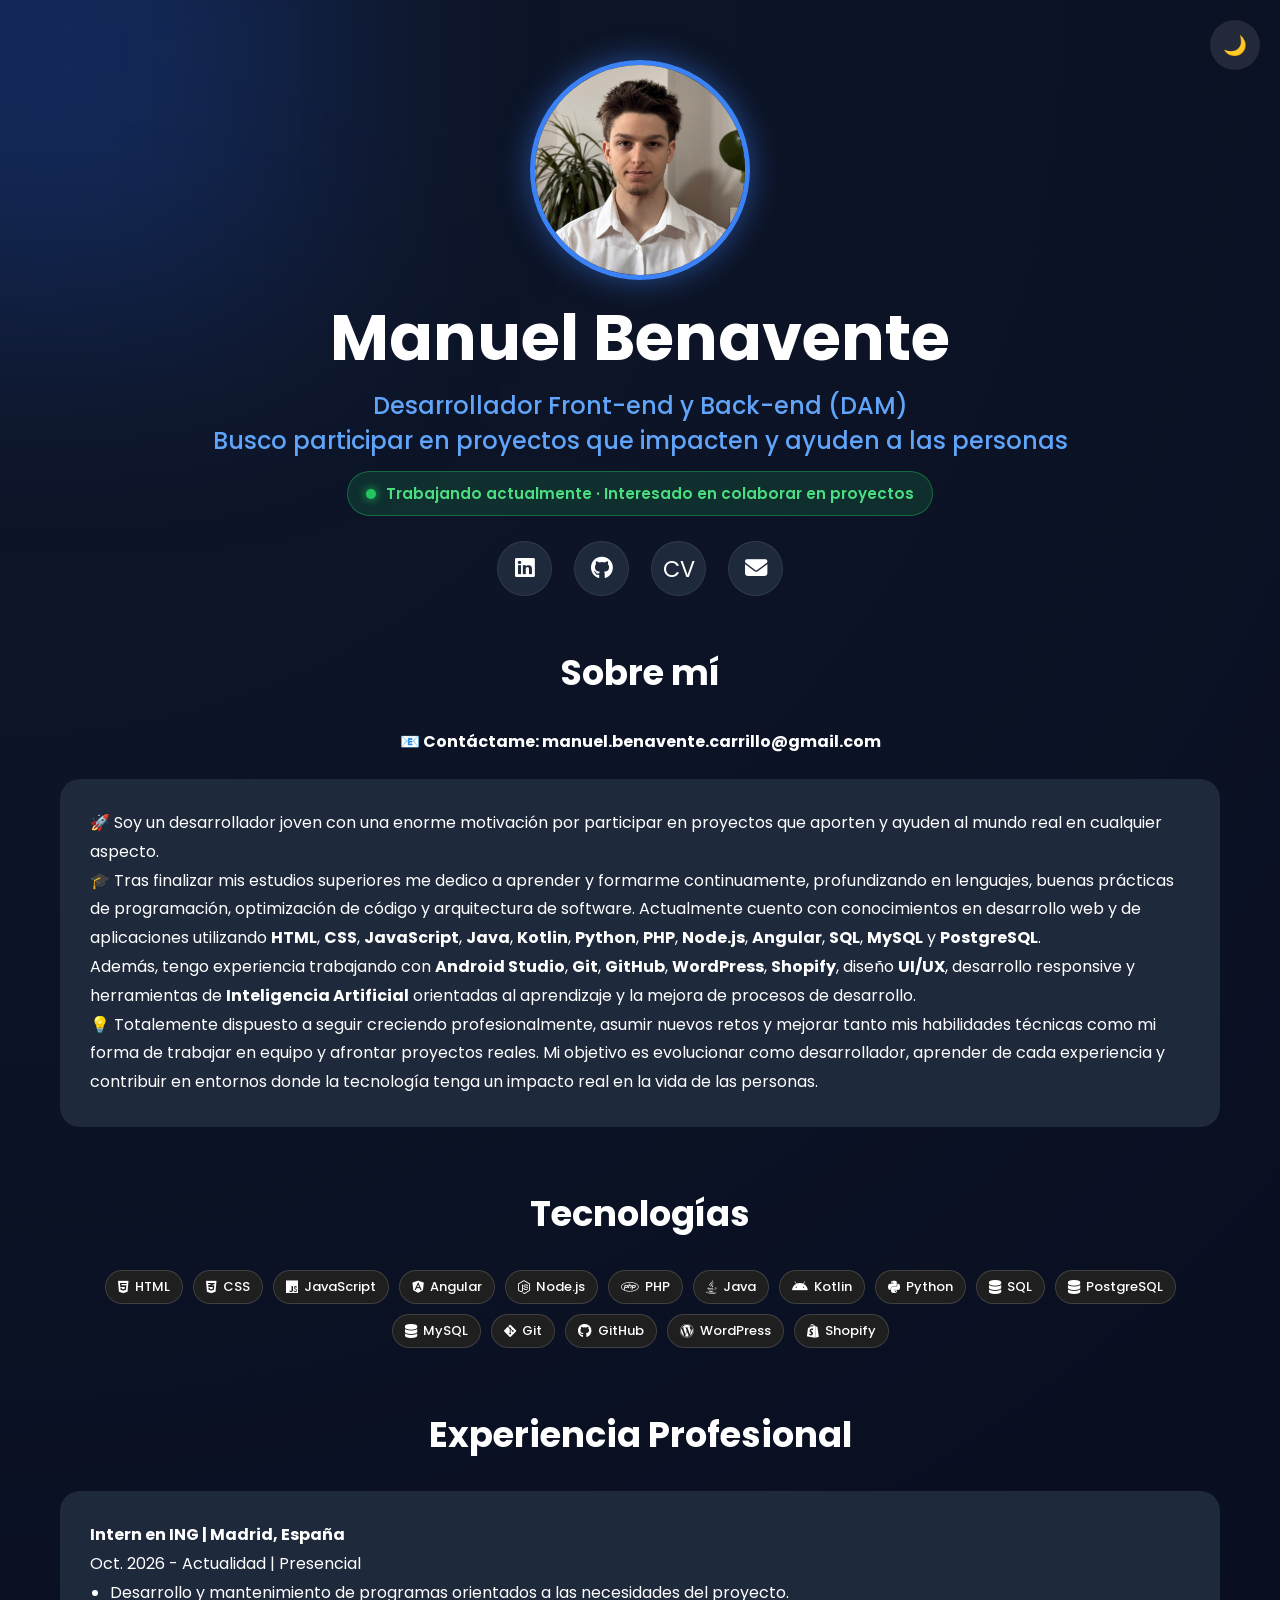
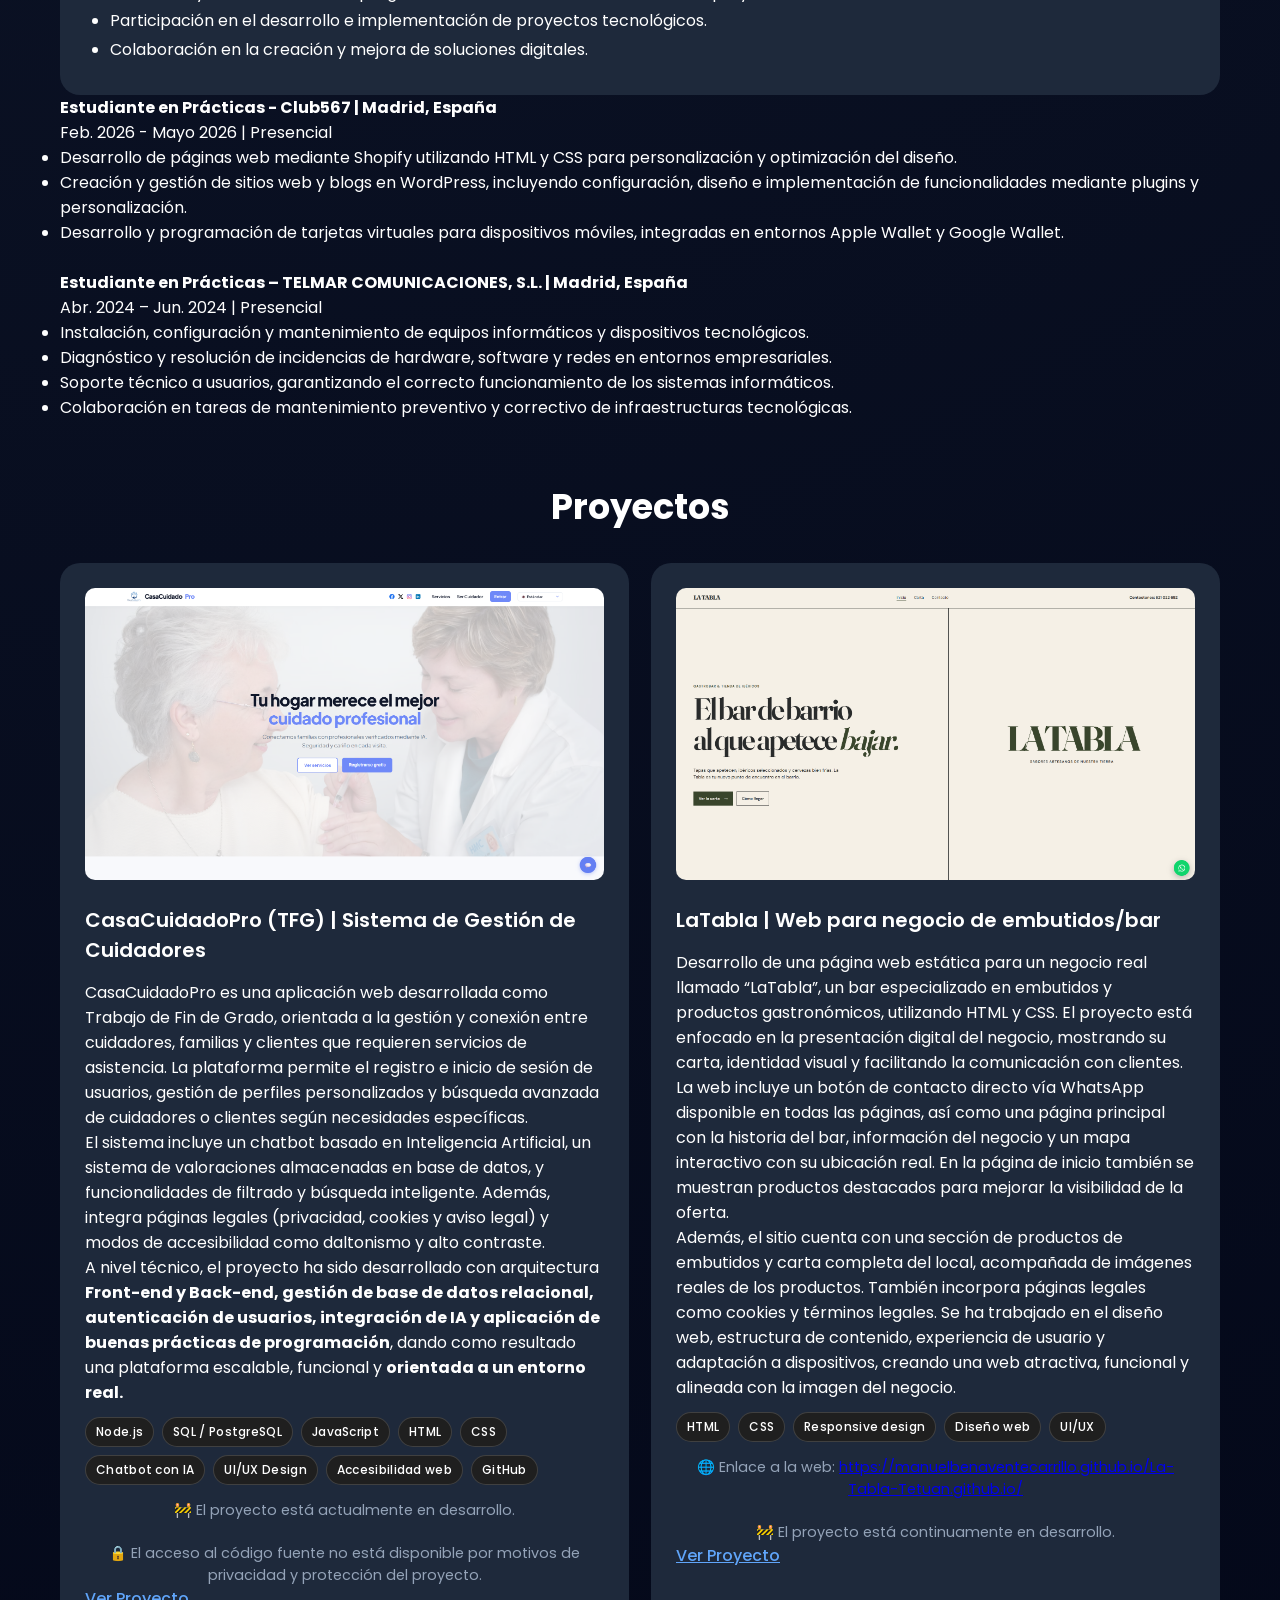
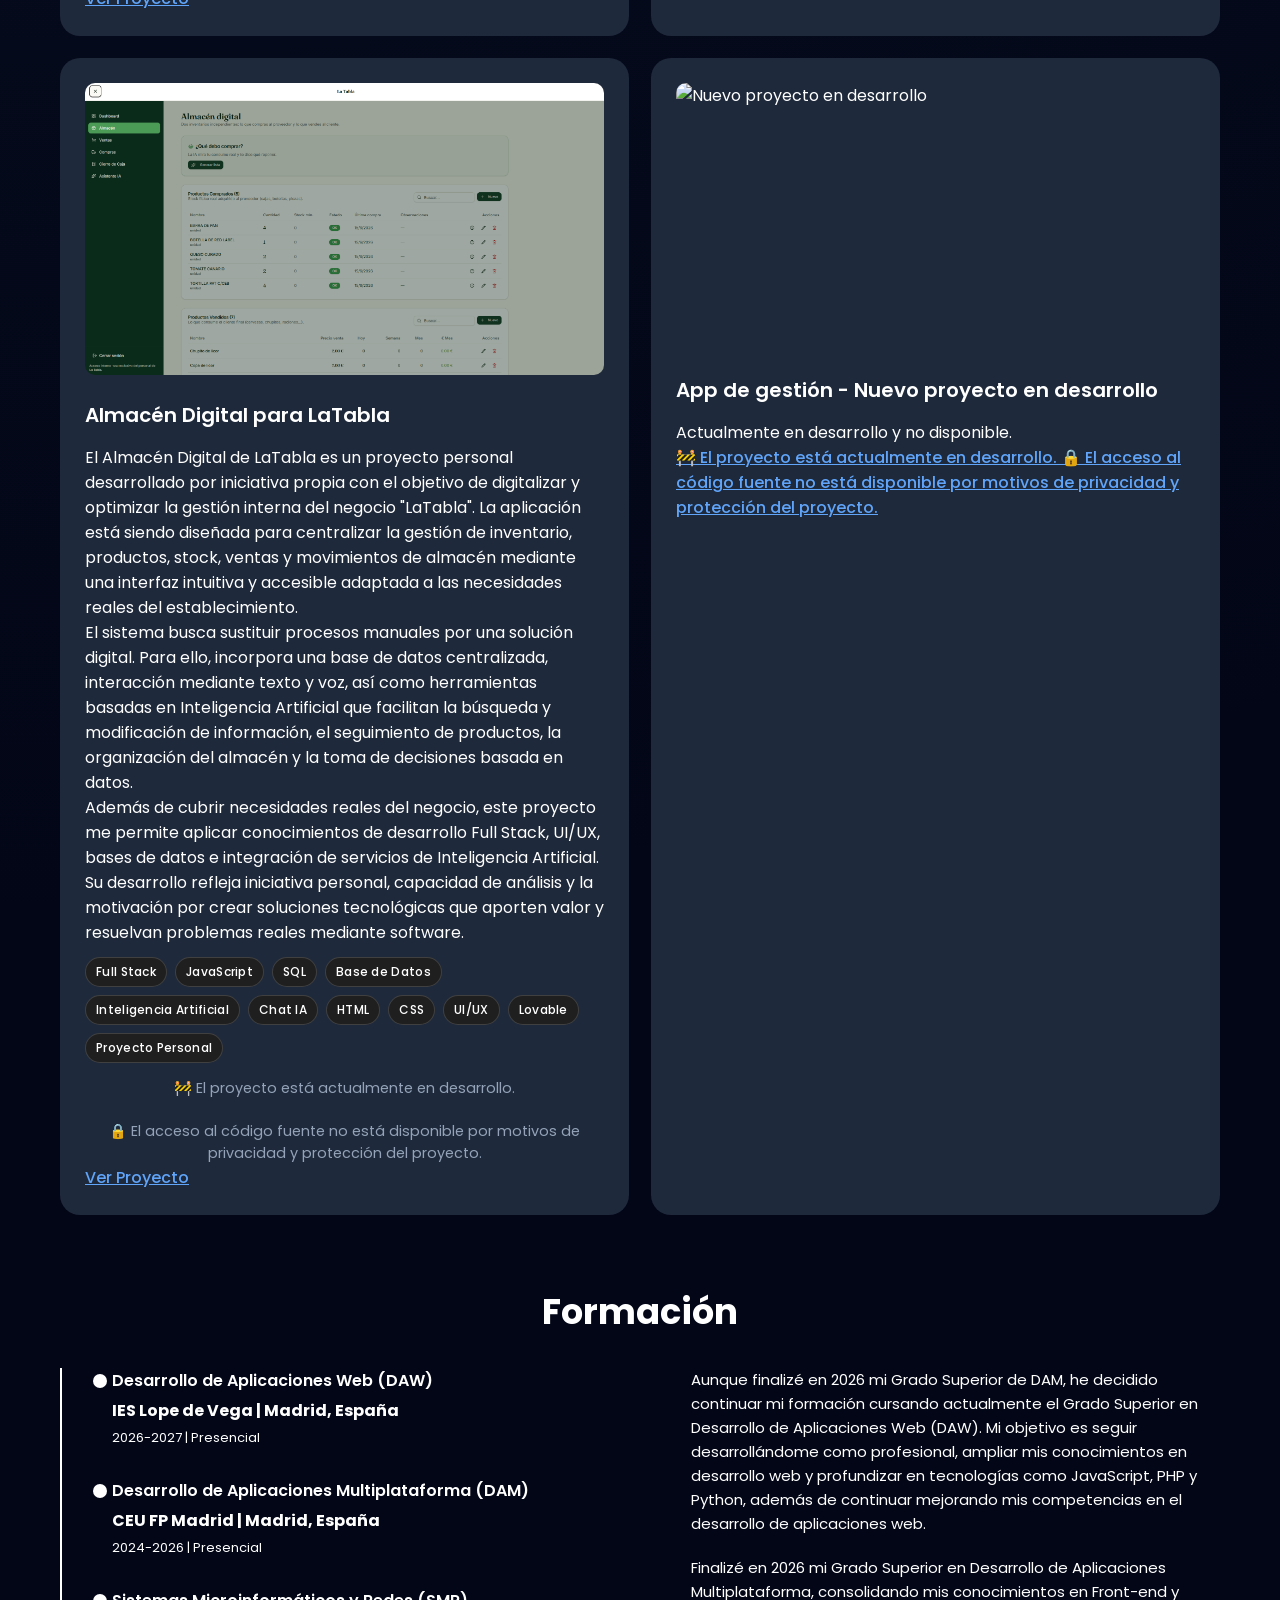
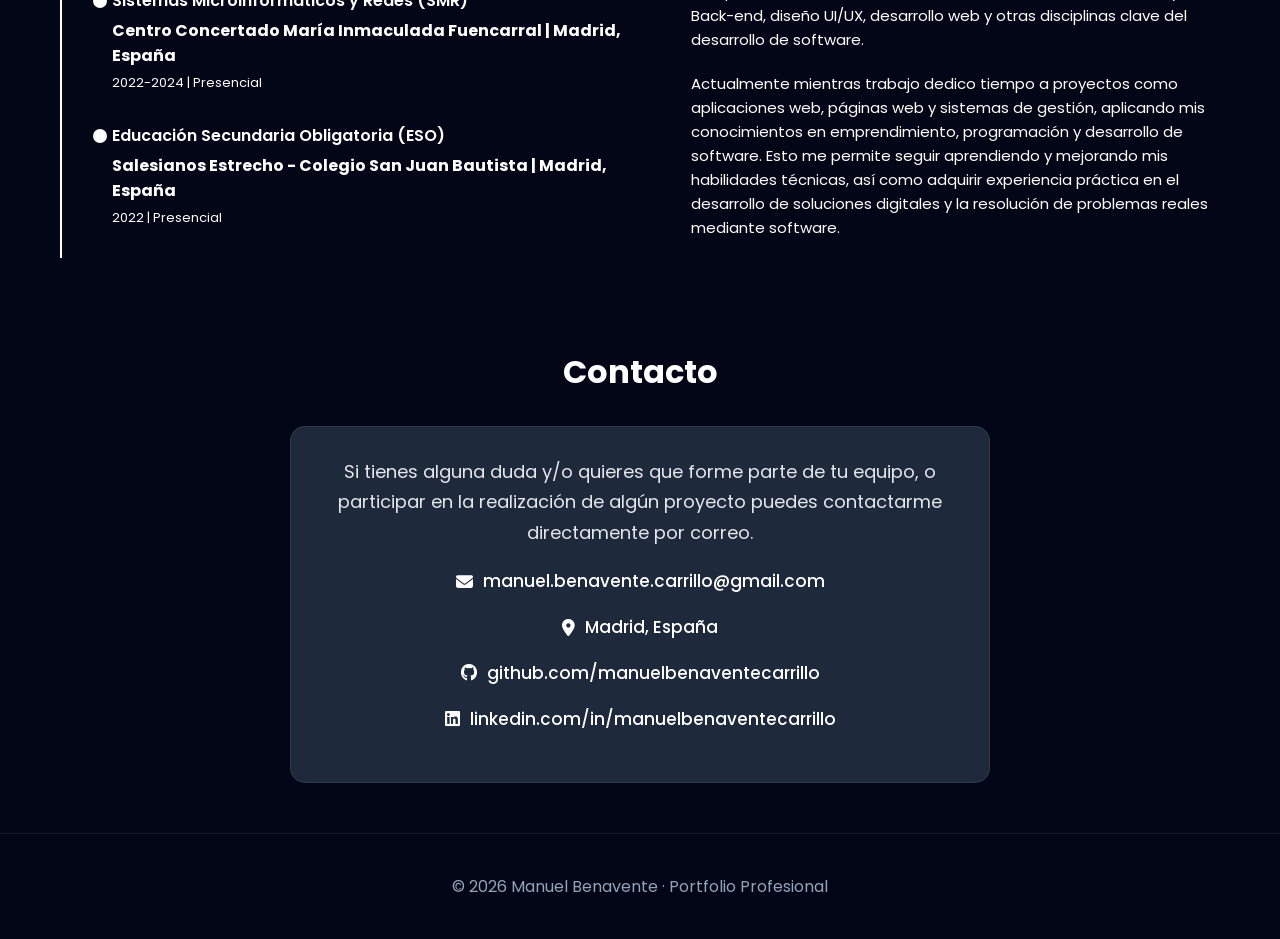
==== commit 6f8f7fc0: "Update portfolio experience and projects Refresh experience and education details, update project co" ====
--- a/index.html
+++ b/index.html
@@ -34,7 +34,7 @@
 
             <div class="availability">
                 <span class="status-dot"></span>
-                Disponible para trabajar
+                Trabajando actualmente · Interesado en colaborar en proyectos
             </div>
 
             <div class="social-icons">
@@ -132,31 +132,43 @@
         <h3>Experiencia Profesional</h3>
 
         <div class="card">
-            <h4>Estudiante en Prácticas – Club567 | Madrid, España</h4>
-            <p>Feb. 2026 – Mayo 2026 | Presencial
+            <h4>Intern en ING | Madrid, España</h4>
+
+            <p>Oct. 2026 - Actualidad | Presencial</p>
+
             <ul>
-                <li>Desarrollo de páginas web mediante Shopify utilizando HTML y CSS para personalización y
-                    optimización del diseño.</li>
-                <li>Creación y gestión de sitios web y blogs en WordPress, incluyendo configuración, diseño e
-                    implementación de funcionalidades mediante plugins y personalización.</li>
-                <li>Desarrollo y programación de tarjetas virtuales para dispositivos móviles, integradas en
-                    entornos Apple Wallet y Google Wallet.</li><br>
+                <li>Desarrollo y mantenimiento de programas orientados a las necesidades del proyecto.</li>
+                <li>Participación en el desarrollo e implementación de proyectos tecnológicos.</li>
+                <li>Colaboración en la creación y mejora de soluciones digitales.</li>
             </ul>
-            </p>
-        
-            <h4>Estudiante en Prácticas – TELMAR COMUNICACIONES, S.L. | Madrid, España</h4>
-
-            <p>Abr. 2024 – Jun. 2024 | Presencial</p>
-
-            <ul>
-                <li>Instalación, configuración y mantenimiento de equipos informáticos y dispositivos tecnológicos.</li>
-                <li>Diagnóstico y resolución de incidencias de hardware, software y redes en entornos empresariales.
-                </li>
-                <li>Soporte técnico a usuarios, garantizando el correcto funcionamiento de los sistemas informáticos.
-                </li>
-                <li>Colaboración en tareas de mantenimiento preventivo y correctivo de infraestructuras tecnológicas.
-                </li>
-            </ul>
+        </div>
+
+
+        <h4>Estudiante en Prácticas - Club567 | Madrid, España</h4>
+        <p>Feb. 2026 - Mayo 2026 | Presencial
+        <ul>
+            <li>Desarrollo de páginas web mediante Shopify utilizando HTML y CSS para personalización y
+                optimización del diseño.</li>
+            <li>Creación y gestión de sitios web y blogs en WordPress, incluyendo configuración, diseño e
+                implementación de funcionalidades mediante plugins y personalización.</li>
+            <li>Desarrollo y programación de tarjetas virtuales para dispositivos móviles, integradas en
+                entornos Apple Wallet y Google Wallet.</li><br>
+        </ul>
+        </p>
+
+        <h4>Estudiante en Prácticas – TELMAR COMUNICACIONES, S.L. | Madrid, España</h4>
+
+        <p>Abr. 2024 – Jun. 2024 | Presencial</p>
+
+        <ul>
+            <li>Instalación, configuración y mantenimiento de equipos informáticos y dispositivos tecnológicos.</li>
+            <li>Diagnóstico y resolución de incidencias de hardware, software y redes en entornos empresariales.
+            </li>
+            <li>Soporte técnico a usuarios, garantizando el correcto funcionamiento de los sistemas informáticos.
+            </li>
+            <li>Colaboración en tareas de mantenimiento preventivo y correctivo de infraestructuras tecnológicas.
+            </li>
+        </ul>
         </div>
 
     </section>
@@ -212,7 +224,7 @@
                         <span class="tag">GitHub</span>
                     </div>
                     <div class="project-status">
-                        🚧 Proyecto actualmente en desarrollo.
+                        🚧 El proyecto está actualmente en desarrollo.
 
                         <br><br>
 
@@ -264,12 +276,12 @@
                         <span class="tag">UI/UX</span>
                     </div>
                     <div class="project-status">
-                        🚧 Proyecto actualmente en desarrollo.
-
+                        🌐 Enlace a la web: <a
+                            href="https://manuelbenaventecarrillo.github.io/La-Tabla-Tetuan.github.io/"
+                            target="_blank">https://manuelbenaventecarrillo.github.io/La-Tabla-Tetuan.github.io/</a>
                         <br><br>
-
-                        🔒 El acceso al código fuente no está disponible por motivos de privacidad y protección del
-                        proyecto.
+                        🚧 El proyecto está continuamente en desarrollo.
+
                     </div>
                     <div class="project-buttons">
                         <a href="web-latabla.html" target="_blank">Ver Proyecto</a>
@@ -324,7 +336,7 @@
                         <span class="tag">Proyecto Personal</span>
                     </div>
                     <div class="project-status">
-                        🚧 Proyecto actualmente en desarrollo.
+                        🚧 El proyecto está actualmente en desarrollo.
 
                         <br><br>
 
@@ -337,7 +349,35 @@
                 </div>
             </div>
 
-        </div>
+
+            <div class="project-card">
+
+                <img src="assets/proyectos/proyecto4/proyecto4.jpg" alt="Nuevo proyecto en desarrollo">
+
+                <div class="project-content">
+                    <h4>App de gestión - Nuevo proyecto en desarrollo</h4>
+
+                    <p>
+                        Actualmente en desarrollo y no disponible.
+                    </p>
+
+                    <div class="project-buttons">
+                        <a href="#" onclick="return false;">
+                            🚧 El proyecto está actualmente en desarrollo.
+                        </a>
+
+                        <a href="#" onclick="return false;">
+                            🔒 El acceso al código fuente no está disponible por motivos de privacidad y protección del
+                            proyecto.
+                        </a>
+                    </div>
+                </div>
+
+            </div>
+
+        </div>
+
+
 
     </section>
 
@@ -349,28 +389,36 @@
 
             <!-- TIMELINE (izquierda) -->
             <div class="timeline">
+
+                <div class="timeline-item">
+                    <div class="timeline-content">
+                        <h4>Desarrollo de Aplicaciones Web (DAW)</h4>
+                        <p><b>IES Lope de Vega | Madrid, España</b></p>
+                        <span>2026-2027 | Presencial</span>
+                    </div>
+                </div>
 
                 <div class="timeline-item">
                     <div class="timeline-content">
                         <h4>Desarrollo de Aplicaciones Multiplataforma (DAM)</h4>
-                        <p><b>CEU FP Madrid</b></p>
-                        <span>2024-2026</span>
+                        <p><b>CEU FP Madrid | Madrid, España</b></p>
+                        <span>2024-2026 | Presencial</span>
                     </div>
                 </div>
 
                 <div class="timeline-item">
                     <div class="timeline-content">
                         <h4>Sistemas Microinformáticos y Redes (SMR)</h4>
-                        <p>Centro Concertado María Inmaculada Fuencarral</p>
-                        <span>2022-2024</span>
+                        <p><b>Centro Concertado María Inmaculada Fuencarral | Madrid, España</b></p>
+                        <span>2022-2024 | Presencial</span>
                     </div>
                 </div>
 
                 <div class="timeline-item">
                     <div class="timeline-content">
                         <h4>Educación Secundaria Obligatoria (ESO)</h4>
-                        <p>Salesianos Estrecho - Colegio San Juan Bautista</p>
-                        <span>2022</span>
+                        <p><b>Salesianos Estrecho - Colegio San Juan Bautista | Madrid, España</b></p>
+                        <span>2022 | Presencial</span>
                     </div>
                 </div>
 
@@ -380,17 +428,26 @@
             <div class="formacion-texto">
 
                 <p>
-                    He finalizado en 2026 mi Grado Superior en Desarrollo de Aplicaciones Multiplataforma,
+                    Aunque finalizé en 2026 mi Grado Superior de DAM,
+                    he decidido continuar mi formación cursando actualmente el Grado Superior en Desarrollo de
+                    Aplicaciones Web (DAW). Mi objetivo es seguir desarrollándome como profesional,
+                    ampliar mis conocimientos en desarrollo web y profundizar en tecnologías como JavaScript, PHP
+                    y Python, además de continuar mejorando mis competencias en el desarrollo de aplicaciones web.
+                </p>
+
+                <p class="espaciado">
+                    Finalizé en 2026 mi Grado Superior en Desarrollo de Aplicaciones Multiplataforma,
                     consolidando mis conocimientos en Front-end y Back-end, diseño UI/UX, desarrollo web y
                     otras disciplinas clave del desarrollo de software.
                 </p>
 
                 <p class="espaciado">
-                    Llevo aprendiendo de forma autodidacta desde 2021, comenzando con HTML y CSS, lo que despertó
-                    mi interés por el desarrollo Front-end. Posteriormente he ampliado mis conocimientos Back-end
-                    con
-                    tecnologías como JavaScript, Java, Kotlin, Python, Angular, SQL y MySQL, entre otras,
-                    construyendo una base sólida en desarrollo web y programación en general.
+                    Actualmente mientras trabajo dedico tiempo a proyectos como aplicaciones web, páginas web y sistemas
+                    de gestión,
+                    aplicando mis conocimientos en emprendimiento, programación y desarrollo de software.
+                    Esto me permite seguir aprendiendo y mejorando mis habilidades técnicas,
+                    así como adquirir experiencia práctica en el desarrollo de soluciones digitales y
+                    la resolución de problemas reales mediante software.
                 </p>
 
             </div>
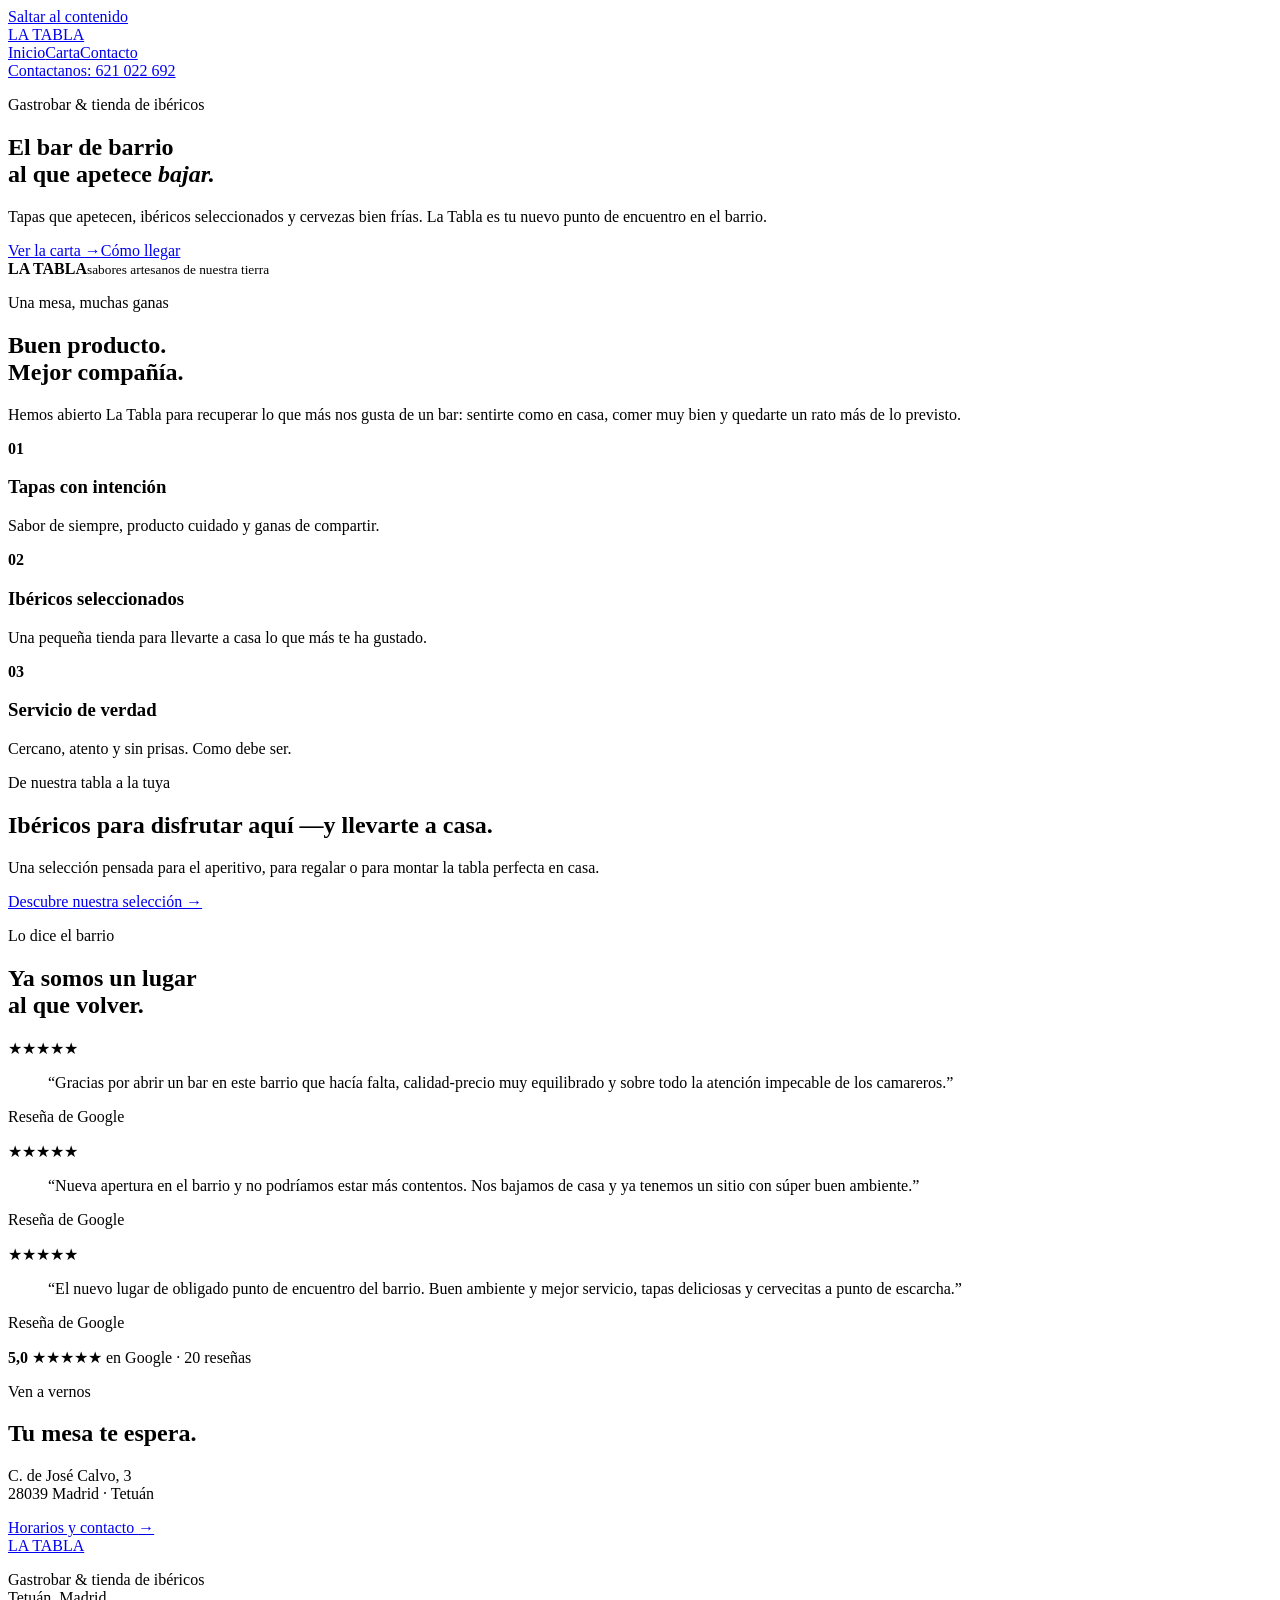
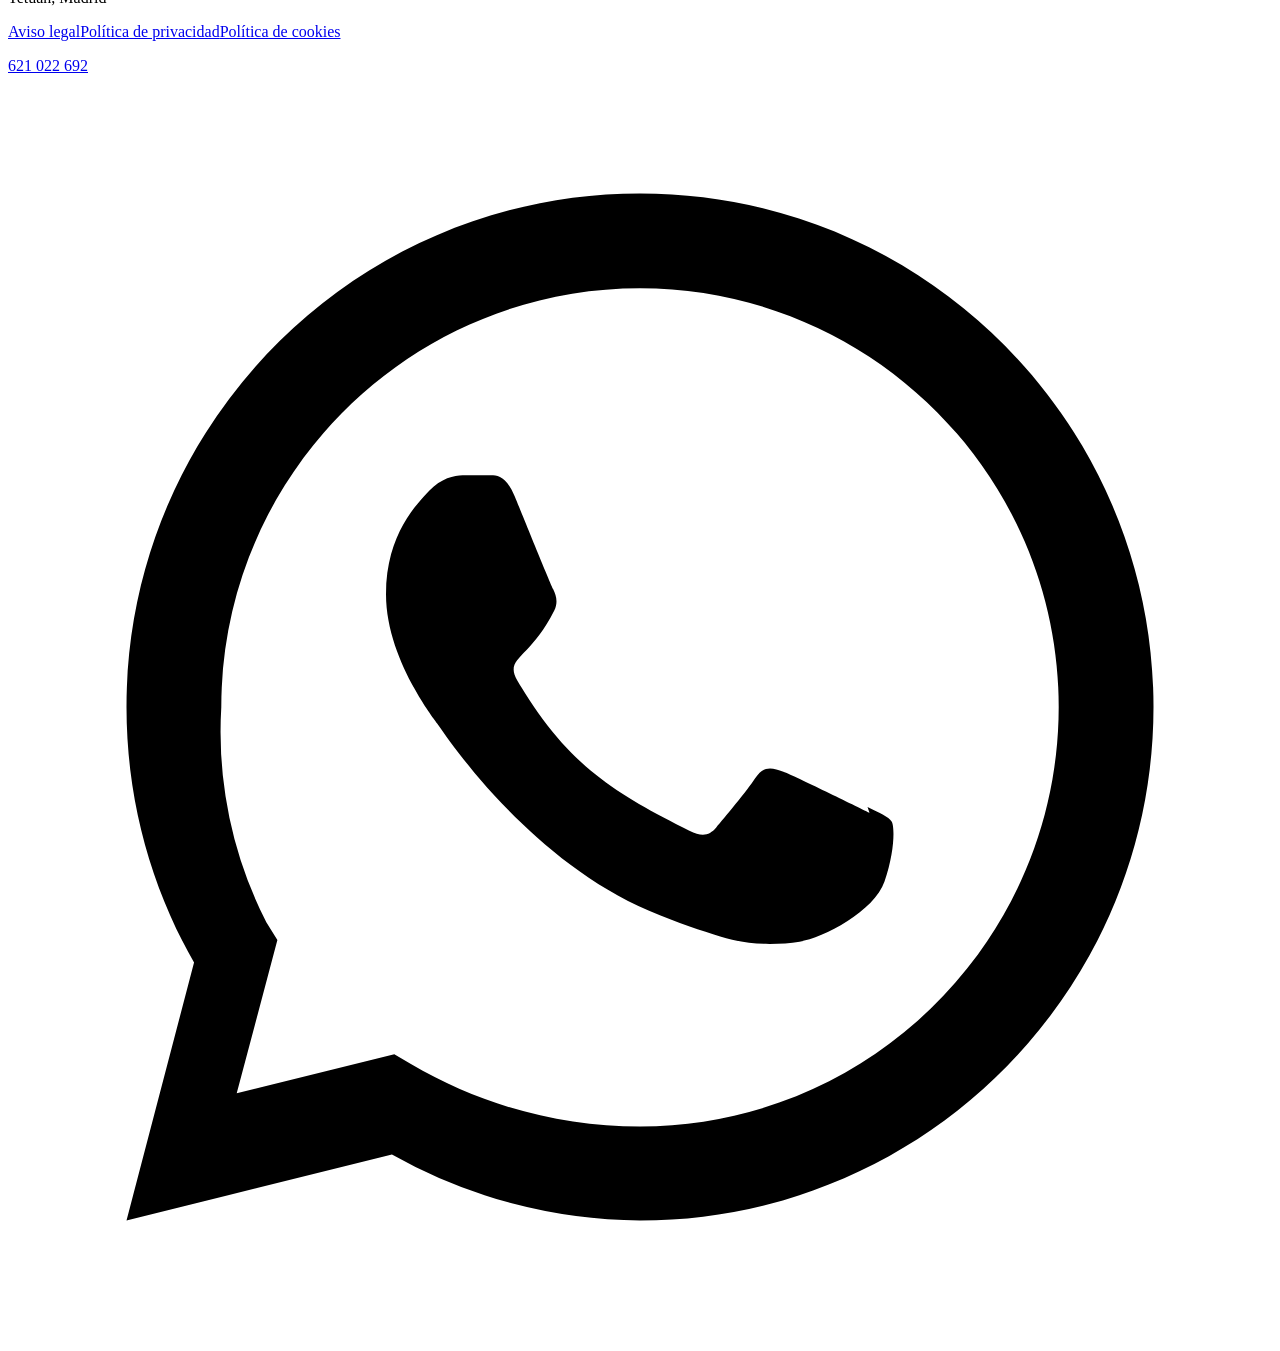
==== commit b7ea734b: "Commit Verificación de Google" ====
--- a/index.html
+++ b/index.html
@@ -1,520 +1,110 @@
-<!DOCTYPE html>
+<!doctype html>
 <html lang="es">
 
 <head>
-    <meta charset="UTF-8">
-    <meta name="viewport" content="width=device-width, initial-scale=1.0">
-    <title>Manuel Benavente | Portfolio</title>
+    <meta charset="utf-8">
+    <meta name="viewport" content="width=device-width,initial-scale=1">
+    <meta name="description" content="La Tabla, gastrobar y tienda de ibéricos en Tetuán, Madrid.">
+    <title>La Tabla · Gastrobar e ibéricos en Tetuán</title>
+    <link rel="stylesheet" href="css/styles.css">
+    <link rel="stylesheet" href="css/updates.css">
+<link rel="stylesheet" href="css/footer-legal.css"><link rel="stylesheet" href="css/whatsapp.css">
 
-    <link href="https://fonts.googleapis.com/css2?family=Poppins:wght@300;400;500;600;700&display=swap"
-        rel="stylesheet">
-    <meta name="viewport" content="width=device-width, initial-scale=1.0">
-    <link rel="stylesheet" href="https://cdnjs.cloudflare.com/ajax/libs/font-awesome/6.7.2/css/all.min.css">
-    <link rel="stylesheet" href="https://cdnjs.cloudflare.com/ajax/libs/font-awesome/6.5.0/css/all.min.css">
+<meta name="google-site-verification" content="U4_BEJVjPqhrd5ws1m3pBBPg4QMkF-xeBgPUwFEmgqo" />
+</head>
 
-    <link rel="stylesheet" href="style.css">
-</head>
-<button id="theme-toggle">
-    🌙
-</button>
+<body><a class="skip" href="#contenido">Saltar al contenido</a>
+    <header><a class="brand" href="index.html" aria-label="La Tabla, inicio">LA TABLA</a>
+        <nav aria-label="Navegación principal"><a aria-current="page" href="index.html">Inicio</a><a
+                href="carta.html">Carta</a><a href="contacto.html">Contacto</a></nav>
+        <div class="header-actions"><a class="phone" href="tel:+34621022692">Contactanos: 621 022 692</a>
+    </header>
+    <main id="contenido">
+        <section class="hero">
+            <div class="hero-copy">
+                <p class="eyebrow">Gastrobar & tienda de ibéricos</p>
+                <h1>El bar de barrio<br>al que apetece <em>bajar.</em></h1>
+                <p class="lead">Tapas que apetecen, ibéricos seleccionados y cervezas bien frías. La Tabla es tu nuevo
+                    punto de encuentro en el barrio.</p>
+                <div class="actions"><a class="button" href="carta.html">Ver la carta <span
+                            aria-hidden="true">→</span></a><a class="button outline"
+                        href="https://www.google.com/maps/search/?api=1&query=Calle+de+Jose+Calvo+3+Madrid"
+                        target="_blank" rel="noopener">Cómo llegar</a></div>
+            </div>
+            <div class="hero-mark"><strong>LA TABLA</strong><small>sabores artesanos de nuestra tierra</small></div>
+        </section>
+        <section class="section story">
+            <p class="eyebrow">Una mesa, muchas ganas</p>
+            <div class="two">
+                <h2>Buen producto.<br>Mejor compañía.</h2>
+                <p>Hemos abierto La Tabla para recuperar lo que más nos gusta de un bar: sentirte como en casa, comer
+                    muy bien y quedarte un rato más de lo previsto.</p>
+            </div>
+            <div class="features">
+                <article><b>01</b>
+                    <h3>Tapas con intención</h3>
+                    <p>Sabor de siempre, producto cuidado y ganas de compartir.</p>
+                </article>
+                <article><b>02</b>
+                    <h3>Ibéricos seleccionados</h3>
+                    <p>Una pequeña tienda para llevarte a casa lo que más te ha gustado.</p>
+                </article>
+                <article><b>03</b>
+                    <h3>Servicio de verdad</h3>
+                    <p>Cercano, atento y sin prisas. Como debe ser.</p>
+                </article>
+            </div>
+        </section>
+        <section class="feature">
+            <div class="feature-image" role="img" aria-label="Detalle de producto ibérico"></div>
+            <div class="feature-copy">
+                <p class="eyebrow">De nuestra tabla a la tuya</p>
+                <h2>Ibéricos para disfrutar aquí —y llevarte a casa.</h2>
+                <p>Una selección pensada para el aperitivo, para regalar o para montar la tabla perfecta en casa.</p><a
+                    class="text-link" href="carta.html">Descubre nuestra selección <span aria-hidden="true">→</span></a>
+            </div>
+        </section>
+        <section class="reviews section">
+            <p class="eyebrow">Lo dice el barrio</p>
+            <h2>Ya somos un lugar<br>al que volver.</h2>
+            <div class="review-list">
+                <article>
+                    <div>★★★★★</div>
+                    <blockquote>“Gracias por abrir un bar en este barrio que hacía falta, calidad-precio muy equilibrado
+                        y sobre todo la atención impecable de los camareros.”</blockquote>
+                    <p>Reseña de Google</p>
+                </article>
+                <article>
+                    <div>★★★★★</div>
+                    <blockquote>“Nueva apertura en el barrio y no podríamos estar más contentos. Nos bajamos de casa y
+                        ya tenemos un sitio con súper buen ambiente.”</blockquote>
+                    <p>Reseña de Google</p>
+                </article>
+                <article>
+                    <div>★★★★★</div>
+                    <blockquote>“El nuevo lugar de obligado punto de encuentro del barrio. Buen ambiente y mejor
+                        servicio, tapas deliciosas y cervecitas a punto de escarcha.”</blockquote>
+                    <p>Reseña de Google</p>
+                </article>
+            </div>
+            <p class="rating"><strong>5,0</strong> ★★★★★ <span>en Google · 20 reseñas</span></p>
+        </section>
+        <section class="visit">
+            <div>
+                <p class="eyebrow">Ven a vernos</p>
+                <h2>Tu mesa te espera.</h2>
+            </div>
+            <div>
+                <p>C. de José Calvo, 3<br>28039 Madrid · Tetuán</p><a class="button cream" href="contacto.html">Horarios
+                    y contacto <span aria-hidden="true">→</span></a>
+            </div>
+        </section>
+    </main>
+    <footer><a class="brand" href="index.html">LA TABLA</a><p>Gastrobar & tienda de ibéricos<br>Tetuán, Madrid</p><p class="legal-links"><a href="aviso-legal.html">Aviso legal</a><a href="privacidad.html">Política de privacidad</a><a href="cookies.html">Política de cookies</a></p><a href="tel:+34621022692">621 022 692</a></footer>
+<a class="whatsapp-float" href="https://wa.me/34621022692?text=Hola%20La%20Tabla%2C%20quiero%20hacer%20una%20consulta%20o%20reserva." target="_blank" rel="noopener" aria-label="Escríbenos por WhatsApp"><svg viewBox="0 0 32 32" aria-hidden="true"><path d="M16 3C8.82 3 3 8.82 3 16c0 2.35.62 4.56 1.71 6.47L3 29l6.72-1.67A12.94 12.94 0 0 0 16 29c7.18 0 13-5.82 13-13S23.18 3 16 3m0 23.62c-2.05 0-4.05-.55-5.8-1.58l-.42-.25-3.99.99 1.03-3.88-.28-.45A10.6 10.6 0 0 1 5.4 16C5.4 10.15 10.15 5.4 16 5.4S26.6 10.15 26.6 16 21.85 26.62 16 26.62m5.81-7.94c-.32-.16-1.89-.93-2.18-1.04-.29-.11-.5-.16-.71.16-.21.32-.81 1.04-.99 1.25-.18.21-.36.24-.68.08-1.88-.94-3.12-1.68-4.36-3.81-.33-.57.33-.53.94-1.76.1-.21.05-.39-.03-.55-.08-.16-.71-1.71-.97-2.34-.26-.62-.52-.53-.71-.54h-.61c-.21 0-.55.08-.84.39-.29.32-1.1 1.08-1.1 2.63s1.13 3.05 1.29 3.26c.16.21 2.22 3.39 5.37 4.75.75.32 1.34.51 1.8.65.76.24 1.46.21 2.01.13.61-.09 1.89-.77 2.15-1.52.26-.75.26-1.39.18-1.52-.08-.13-.29-.21-.61-.37"/></svg></a></body>
 
-<body>
-
-    <header class="hero">
-        <div class="hero-content">
-
-            <img src="./assets/foto.jpg" alt="Manuel Benavente" class="profile-img">
-
-            <h1>Manuel Benavente</h1>
-
-            <h2>Desarrollador Front-end y Back-end (DAM) <br>
-                Busco participar en proyectos que impacten y ayuden a las personas
-
-            </h2>
-
-            <div class="availability">
-                <span class="status-dot"></span>
-                Trabajando actualmente · Interesado en colaborar en proyectos
-            </div>
-
-            <div class="social-icons">
-
-                <a href="https://www.linkedin.com/in/manuelbenaventecarrillo/" target="_blank">
-                    <i class="fa-brands fa-linkedin"></i>
-                </a>
-
-                <a href="https://github.com/manuelbenaventecarrillo" target="_blank">
-                    <i class="fa-brands fa-github"></i>
-                </a>
-
-                <a href="assets/cv_manuelbenaventecarrillodealbornoz.pdf" target="_blank" class="cv-button">
-                    CV
-                </a>
-
-                <a href="mailto:manuel.benavente.carrillo@gmail.com">
-                    <i class="fa-solid fa-envelope"></i>
-                </a>
-
-            </div>
-        </div>
-
-    </header>
-
-    <section id="sobre-mi">
-        <h3>Sobre mí</h3>
-        <h4 style="text-align: center;">📧 <b>Contáctame: manuel.benavente.carrillo@gmail.com</b></h4> <br>
-        <div class="card">
-            <p>
-                🚀 Soy un desarrollador joven con una enorme motivación por participar en proyectos que aporten y ayuden
-                al mundo real en cualquier aspecto.
-
-            <p>
-                🎓 Tras finalizar mis estudios superiores me dedico a aprender y formarme continuamente, profundizando
-                en lenguajes, buenas prácticas de programación, optimización de código y arquitectura de software.
-                Actualmente cuento con conocimientos en desarrollo web y de aplicaciones utilizando <b>HTML</b>,
-                <b>CSS</b>, <b>JavaScript</b>, <b>Java</b>, <b>Kotlin</b>, <b>Python</b>, <b>PHP</b>, <b>Node.js</b>,
-                <b>Angular</b>, <b>SQL</b>, <b>MySQL</b> y <b>PostgreSQL</b>.
-            </p>
-            <p>
-                Además, tengo experiencia trabajando con
-                <b>Android Studio</b>, <b>Git</b>, <b>GitHub</b>, <b>WordPress</b>, <b>Shopify</b>, diseño <b>UI/UX</b>,
-                desarrollo responsive y herramientas de <b>Inteligencia Artificial</b> orientadas al aprendizaje y la
-                mejora de procesos de desarrollo.
-            </p>
-
-            <p>
-                💡 Totalemente dispuesto a seguir creciendo profesionalmente, asumir nuevos retos y mejorar tanto mis
-                habilidades técnicas como mi forma de trabajar en equipo y afrontar proyectos reales. Mi objetivo es
-                evolucionar como desarrollador, aprender de cada experiencia y contribuir en entornos donde la
-                tecnología tenga un impacto real en la vida de las personas.
-            </p>
-            </p>
-
-        </div>
-    </section>
-
-    <section id="tecnologias">
-        <h3>Tecnologías</h3>
-
-        <div class="skills">
-
-            <!-- Front-End -->
-            <span><i class="fa-brands fa-html5"></i> HTML</span>
-            <span><i class="fa-brands fa-css3-alt"></i> CSS</span>
-            <span><i class="fa-brands fa-js"></i> JavaScript</span>
-            <span><i class="fa-brands fa-angular"></i> Angular</span>
-
-            <!-- Back-End -->
-            <span><i class="fa-brands fa-node-js"></i> Node.js</span>
-            <span><i class="fa-brands fa-php"></i> PHP</span>
-            <span><i class="fa-brands fa-java"></i> Java</span>
-            <span><i class="fa-brands fa-android"></i> Kotlin</span>
-            <span><i class="fa-brands fa-python"></i> Python</span>
-
-            <!-- Bases de datos -->
-            <span><i class="fa-solid fa-database"></i> SQL</span>
-            <span><i class="fa-solid fa-database"></i> PostgreSQL</span>
-            <span><i class="fa-solid fa-database"></i> MySQL</span>
-
-            <!-- Herramientas -->
-            <span><i class="fa-brands fa-git-alt"></i> Git</span>
-            <span><i class="fa-brands fa-github"></i> GitHub</span>
-
-            <!-- CMS -->
-            <span><i class="fa-brands fa-wordpress"></i> WordPress</span>
-            <span><i class="fa-brands fa-shopify"></i> Shopify</span>
-
-        </div>
-    </section>
-
-
-    <section id="experiencia">
-        <h3>Experiencia Profesional</h3>
-
-        <div class="card">
-            <h4>Intern en ING | Madrid, España</h4>
-
-            <p>Oct. 2026 - Actualidad | Presencial</p>
-
-            <ul>
-                <li>Desarrollo y mantenimiento de programas orientados a las necesidades del proyecto.</li>
-                <li>Participación en el desarrollo e implementación de proyectos tecnológicos.</li>
-                <li>Colaboración en la creación y mejora de soluciones digitales.</li>
-            </ul>
-        </div>
-
-
-        <h4>Estudiante en Prácticas - Club567 | Madrid, España</h4>
-        <p>Feb. 2026 - Mayo 2026 | Presencial
-        <ul>
-            <li>Desarrollo de páginas web mediante Shopify utilizando HTML y CSS para personalización y
-                optimización del diseño.</li>
-            <li>Creación y gestión de sitios web y blogs en WordPress, incluyendo configuración, diseño e
-                implementación de funcionalidades mediante plugins y personalización.</li>
-            <li>Desarrollo y programación de tarjetas virtuales para dispositivos móviles, integradas en
-                entornos Apple Wallet y Google Wallet.</li><br>
-        </ul>
-        </p>
-
-        <h4>Estudiante en Prácticas – TELMAR COMUNICACIONES, S.L. | Madrid, España</h4>
-
-        <p>Abr. 2024 – Jun. 2024 | Presencial</p>
-
-        <ul>
-            <li>Instalación, configuración y mantenimiento de equipos informáticos y dispositivos tecnológicos.</li>
-            <li>Diagnóstico y resolución de incidencias de hardware, software y redes en entornos empresariales.
-            </li>
-            <li>Soporte técnico a usuarios, garantizando el correcto funcionamiento de los sistemas informáticos.
-            </li>
-            <li>Colaboración en tareas de mantenimiento preventivo y correctivo de infraestructuras tecnológicas.
-            </li>
-        </ul>
-        </div>
-
-    </section>
-
-
-    <section id="proyectos">
-
-        <h3>Proyectos</h3>
-
-        <div class="projects">
-
-            <div class="project-card">
-
-                <img src="assets/proyectos/casacuidadopro/proyecto_casacuidadopro.png" alt="Proyecto 1">
-
-                <div class="project-content">
-                    <br>
-                    <h4>CasaCuidadoPro (TFG) | Sistema de Gestión de Cuidadores</h4>
-                    <p>
-                    <p>
-                        CasaCuidadoPro es una aplicación web desarrollada como Trabajo de Fin de Grado, orientada a la
-                        gestión y conexión entre cuidadores, familias y clientes que requieren servicios de asistencia.
-                        La plataforma permite el registro e inicio de sesión de usuarios, gestión de perfiles
-                        personalizados y búsqueda avanzada de cuidadores o clientes según necesidades específicas.
-                    </p>
-
-                    <p>
-                        El sistema incluye un chatbot basado en Inteligencia Artificial, un sistema de valoraciones
-                        almacenadas en base de datos, y funcionalidades de filtrado y búsqueda inteligente. Además,
-                        integra páginas legales (privacidad, cookies y aviso legal) y modos de accesibilidad como
-                        daltonismo y alto contraste.
-                    </p>
-
-                    <p>
-                        A nivel técnico, el proyecto ha sido desarrollado con arquitectura <b>Front-end y Back-end,
-                            gestión
-                            de base de datos relacional, autenticación de usuarios, integración de IA y aplicación de
-                            buenas
-                            prácticas de programación</b>, dando como resultado una plataforma escalable, funcional y
-                        <b>orientada
-                            a un entorno real.</b>
-                    </p>
-                    </p>
-                    <div class="project-tags">
-                        <span class="tag">Node.js</span>
-                        <span class="tag">SQL / PostgreSQL</span>
-                        <span class="tag">JavaScript</span>
-                        <span class="tag">HTML</span>
-                        <span class="tag">CSS</span>
-                        <span class="tag">Chatbot con IA</span>
-                        <span class="tag">UI/UX Design</span>
-                        <span class="tag">Accesibilidad web</span>
-                        <span class="tag">GitHub</span>
-                    </div>
-                    <div class="project-status">
-                        🚧 El proyecto está actualmente en desarrollo.
-
-                        <br><br>
-
-                        🔒 El acceso al código fuente no está disponible por motivos de privacidad y protección del
-                        proyecto.
-                    </div>
-                    <div class="project-buttons">
-                        <a href="casacuidadopro.html" target="_blank">Ver Proyecto</a>
-                    </div>
-                </div>
-            </div>
-
-
-            <div class="project-card">
-
-                <img src="assets/proyectos/web_latabla/imagen1.png" alt="Proyecto 3">
-
-                <div class="project-content">
-                    <br>
-                    <h4>LaTabla | Web para negocio de embutidos/bar</h4>
-                    <p>
-                    <p>
-                        Desarrollo de una página web estática para un negocio real llamado “LaTabla”, un bar
-                        especializado en embutidos y productos gastronómicos, utilizando HTML y CSS. El proyecto está
-                        enfocado en la presentación digital del negocio, mostrando su carta, identidad visual y
-                        facilitando la comunicación con clientes.
-                    </p>
-
-                    <p>
-                        La web incluye un botón de contacto directo vía WhatsApp disponible en todas las páginas, así
-                        como una página principal con la historia del bar, información del negocio y un mapa interactivo
-                        con su ubicación real. En la página de inicio también se muestran productos destacados para
-                        mejorar la visibilidad de la oferta.
-                    </p>
-
-                    <p>
-                        Además, el sitio cuenta con una sección de productos de embutidos y carta completa del local,
-                        acompañada de imágenes reales de los productos. También incorpora páginas legales como cookies y
-                        términos legales. Se ha trabajado en el diseño web, estructura de contenido, experiencia de
-                        usuario y adaptación a dispositivos, creando una web atractiva, funcional y alineada con la
-                        imagen del negocio.
-                    </p>
-                    </p>
-                    <div class="project-tags">
-                        <span class="tag">HTML</span>
-                        <span class="tag">CSS</span>
-                        <span class="tag">Responsive design</span>
-                        <span class="tag">Diseño web</span>
-                        <span class="tag">UI/UX</span>
-                    </div>
-                    <div class="project-status">
-                        🌐 Enlace a la web: <a
-                            href="https://manuelbenaventecarrillo.github.io/La-Tabla-Tetuan.github.io/"
-                            target="_blank">https://manuelbenaventecarrillo.github.io/La-Tabla-Tetuan.github.io/</a>
-                        <br><br>
-                        🚧 El proyecto está continuamente en desarrollo.
-
-                    </div>
-                    <div class="project-buttons">
-                        <a href="web-latabla.html" target="_blank">Ver Proyecto</a>
-                    </div>
-                </div>
-            </div>
-
-            <div class="project-card">
-
-                <img src="assets/proyectos/almacendigital_tabla/proyecto_almacendigital_latabla.png" alt="Proyecto 3">
-
-                <div class="project-content">
-                    <br>
-                    <h4>Almacén Digital para LaTabla</h4>
-                    <p>
-                    <p>
-                        El Almacén Digital de LaTabla es un proyecto personal desarrollado por iniciativa propia con el
-                        objetivo de digitalizar y optimizar la gestión interna del negocio "LaTabla". La
-                        aplicación está siendo diseñada para centralizar la gestión de inventario, productos, stock,
-                        ventas y movimientos de almacén mediante una interfaz intuitiva y accesible adaptada a las
-                        necesidades reales del establecimiento.
-                    </p>
-
-                    <p>
-                        El sistema busca sustituir procesos manuales por una solución digital. Para ello, incorpora una
-                        base de datos centralizada,
-                        interacción mediante texto y voz, así como herramientas basadas en Inteligencia Artificial que
-                        facilitan la búsqueda y modificación de información, el seguimiento de productos, la
-                        organización del almacén y
-                        la toma de decisiones basada en datos.
-                    </p>
-
-                    <p>
-                        Además de cubrir necesidades reales del negocio, este proyecto me permite aplicar conocimientos
-                        de desarrollo Full Stack, UI/UX, bases de datos e
-                        integración de servicios de Inteligencia Artificial. Su desarrollo refleja iniciativa personal,
-                        capacidad de análisis y la motivación por crear soluciones tecnológicas que aporten valor y
-                        resuelvan problemas reales mediante software.
-                    </p>
-                    </p>
-                    <div class="project-tags">
-                        <span class="tag">Full Stack</span>
-                        <span class="tag">JavaScript</span>
-                        <span class="tag">SQL</span>
-                        <span class="tag">Base de Datos</span>
-                        <span class="tag">Inteligencia Artificial</span>
-                        <span class="tag">Chat IA</span>
-                        <span class="tag">HTML</span>
-                        <span class="tag">CSS</span>
-                        <span class="tag">UI/UX</span>
-                        <span class="tag">Lovable</span>
-                        <span class="tag">Proyecto Personal</span>
-                    </div>
-                    <div class="project-status">
-                        🚧 El proyecto está actualmente en desarrollo.
-
-                        <br><br>
-
-                        🔒 El acceso al código fuente no está disponible por motivos de privacidad y protección del
-                        proyecto.
-                    </div>
-                    <div class="project-buttons">
-                        <a href="almacen-digital-latabla.html" target="_blank">Ver Proyecto</a>
-                    </div>
-                </div>
-            </div>
-
-
-            <div class="project-card">
-
-                <img src="assets/proyectos/proyecto4/proyecto4.jpg" alt="Nuevo proyecto en desarrollo">
-
-                <div class="project-content">
-                    <h4>App de gestión - Nuevo proyecto en desarrollo</h4>
-
-                    <p>
-                        Actualmente en desarrollo y no disponible.
-                    </p>
-
-                    <div class="project-buttons">
-                        <a href="#" onclick="return false;">
-                            🚧 El proyecto está actualmente en desarrollo.
-                        </a>
-
-                        <a href="#" onclick="return false;">
-                            🔒 El acceso al código fuente no está disponible por motivos de privacidad y protección del
-                            proyecto.
-                        </a>
-                    </div>
-                </div>
-
-            </div>
-
-        </div>
+</html>
 
 
 
-    </section>
 
-
-    <section id="formacion">
-        <h3>Formación</h3>
-
-        <div class="formacion-layout">
-
-            <!-- TIMELINE (izquierda) -->
-            <div class="timeline">
-
-                <div class="timeline-item">
-                    <div class="timeline-content">
-                        <h4>Desarrollo de Aplicaciones Web (DAW)</h4>
-                        <p><b>IES Lope de Vega | Madrid, España</b></p>
-                        <span>2026-2027 | Presencial</span>
-                    </div>
-                </div>
-
-                <div class="timeline-item">
-                    <div class="timeline-content">
-                        <h4>Desarrollo de Aplicaciones Multiplataforma (DAM)</h4>
-                        <p><b>CEU FP Madrid | Madrid, España</b></p>
-                        <span>2024-2026 | Presencial</span>
-                    </div>
-                </div>
-
-                <div class="timeline-item">
-                    <div class="timeline-content">
-                        <h4>Sistemas Microinformáticos y Redes (SMR)</h4>
-                        <p><b>Centro Concertado María Inmaculada Fuencarral | Madrid, España</b></p>
-                        <span>2022-2024 | Presencial</span>
-                    </div>
-                </div>
-
-                <div class="timeline-item">
-                    <div class="timeline-content">
-                        <h4>Educación Secundaria Obligatoria (ESO)</h4>
-                        <p><b>Salesianos Estrecho - Colegio San Juan Bautista | Madrid, España</b></p>
-                        <span>2022 | Presencial</span>
-                    </div>
-                </div>
-
-            </div>
-
-            <!-- TEXTO LATERAL (derecha) -->
-            <div class="formacion-texto">
-
-                <p>
-                    Aunque finalizé en 2026 mi Grado Superior de DAM,
-                    he decidido continuar mi formación cursando actualmente el Grado Superior en Desarrollo de
-                    Aplicaciones Web (DAW). Mi objetivo es seguir desarrollándome como profesional,
-                    ampliar mis conocimientos en desarrollo web y profundizar en tecnologías como JavaScript, PHP
-                    y Python, además de continuar mejorando mis competencias en el desarrollo de aplicaciones web.
-                </p>
-
-                <p class="espaciado">
-                    Finalizé en 2026 mi Grado Superior en Desarrollo de Aplicaciones Multiplataforma,
-                    consolidando mis conocimientos en Front-end y Back-end, diseño UI/UX, desarrollo web y
-                    otras disciplinas clave del desarrollo de software.
-                </p>
-
-                <p class="espaciado">
-                    Actualmente mientras trabajo dedico tiempo a proyectos como aplicaciones web, páginas web y sistemas
-                    de gestión,
-                    aplicando mis conocimientos en emprendimiento, programación y desarrollo de software.
-                    Esto me permite seguir aprendiendo y mejorando mis habilidades técnicas,
-                    así como adquirir experiencia práctica en el desarrollo de soluciones digitales y
-                    la resolución de problemas reales mediante software.
-                </p>
-
-            </div>
-
-        </div>
-    </section>
-
-    <section id="contacto">
-        <h3>Contacto</h3>
-
-        <div class="contact-box">
-
-            <p>
-                Si tienes alguna duda y/o quieres que forme parte de tu equipo, o participar en la realización de algún
-                proyecto
-                puedes contactarme directamente por correo.
-            </p>
-
-            <div class="email-display">
-                <i class="fa-solid fa-envelope"></i>
-                <a href="mailto:manuel.benavente.carrillo@gmail.com">
-                    manuel.benavente.carrillo@gmail.com
-                </a>
-            </div>
-
-            <div class="email-display">
-                <i class="fa-solid fa-location-dot"></i>
-                <span>Madrid, España</span>
-            </div>
-
-            <div class="email-display">
-                <a href="https://github.com/manuelbenaventecarrillo" target="_blank"><i
-                        class="fa-brands fa-github"></i></a>
-                <a href="https://github.com/manuelbenaventecarrillo" target="_blank">
-                    github.com/manuelbenaventecarrillo
-                </a>
-            </div>
-
-            <div class="email-display">
-                <a href="https://linkedin.com/in/manuelbenaventecarrillo" target="_blank"><i
-                        class="fa-brands fa-linkedin"></i></a>
-                <a href="https://linkedin.com/in/manuelbenaventecarrillo" target="_blank">
-                    linkedin.com/in/manuelbenaventecarrillo
-                </a>
-            </div>
-    </section>
-
-    <footer>
-        <p>© 2026 Manuel Benavente · Portfolio Profesional</p>
-    </footer>
-
-    <script>
-        const toggleBtn = document.getElementById('theme-toggle');
-
-        toggleBtn.addEventListener('click', () => {
-
-            document.body.classList.toggle('light-mode');
-
-            if (document.body.classList.contains('light-mode')) {
-                toggleBtn.innerHTML = '☀️';
-            } else {
-                toggleBtn.innerHTML = '🌙';
-            }
-
-        });
-    </script>
-
-</body>
-
-</html>
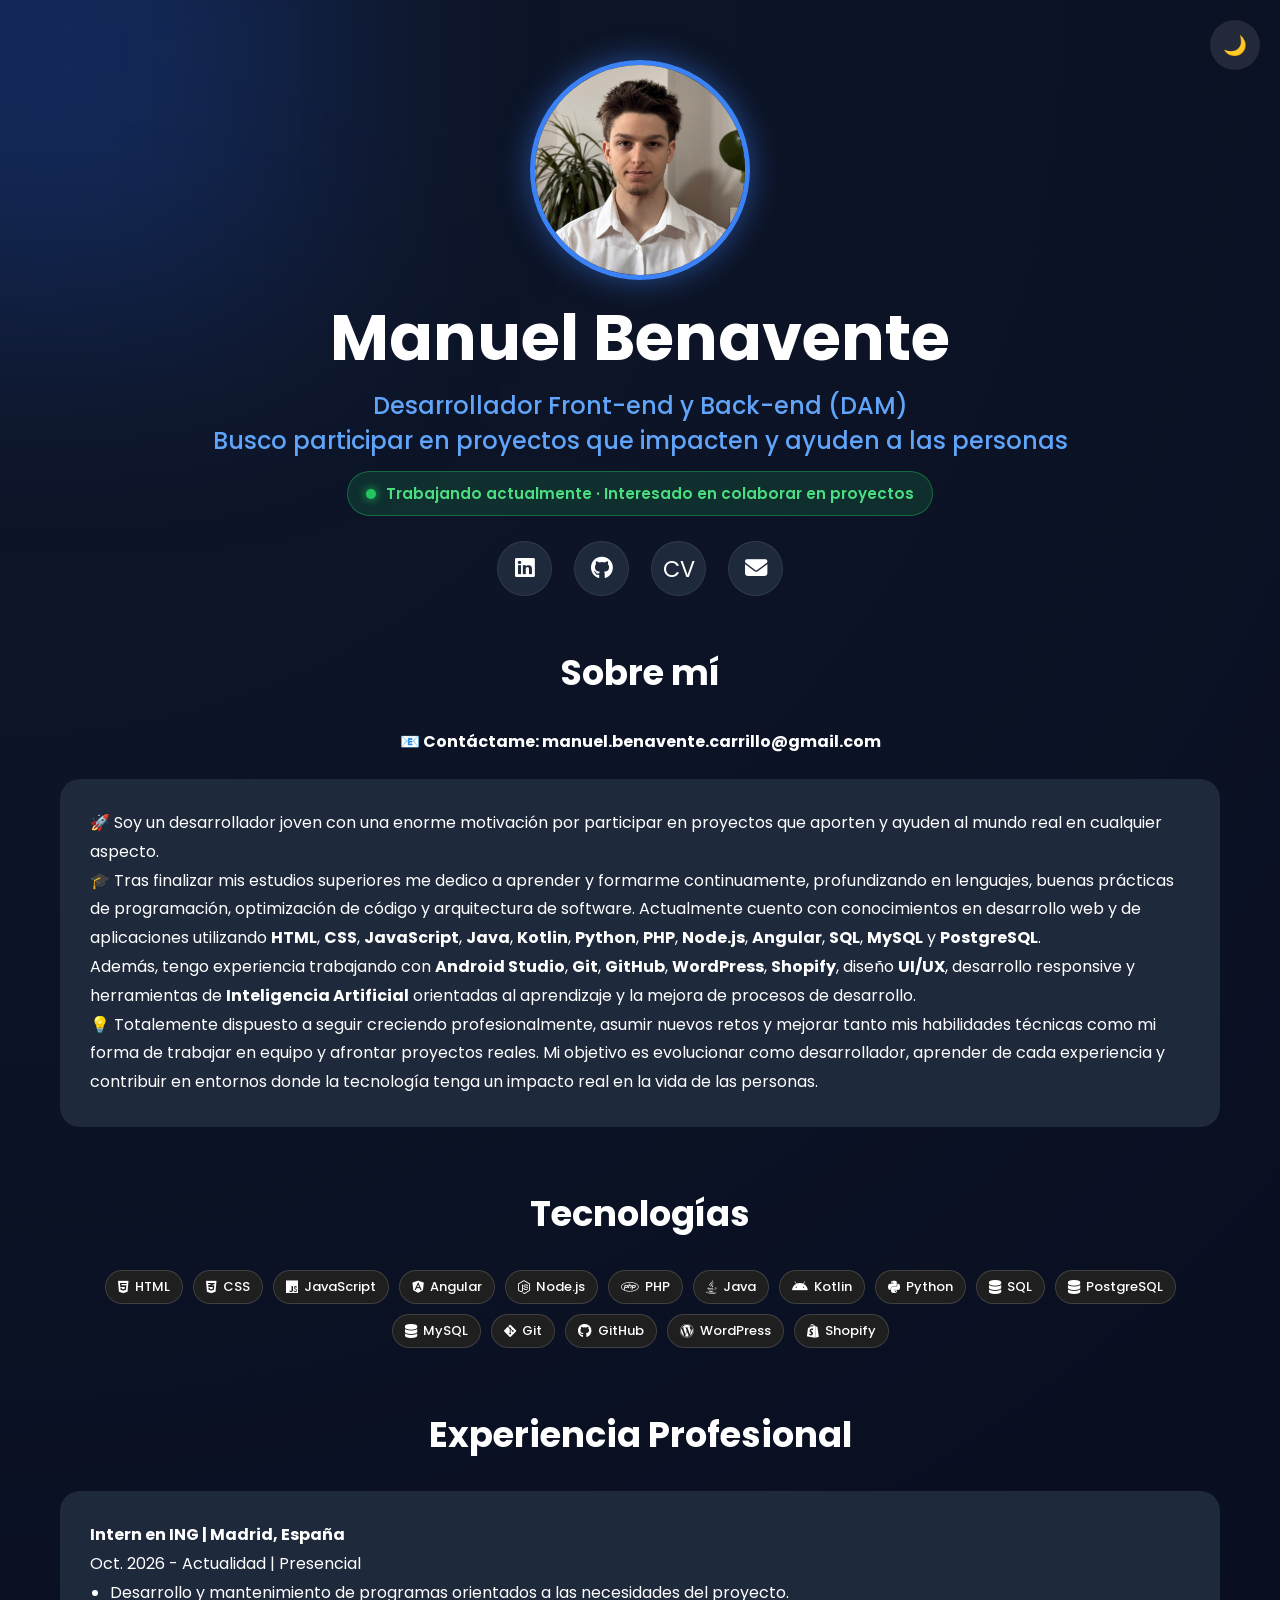
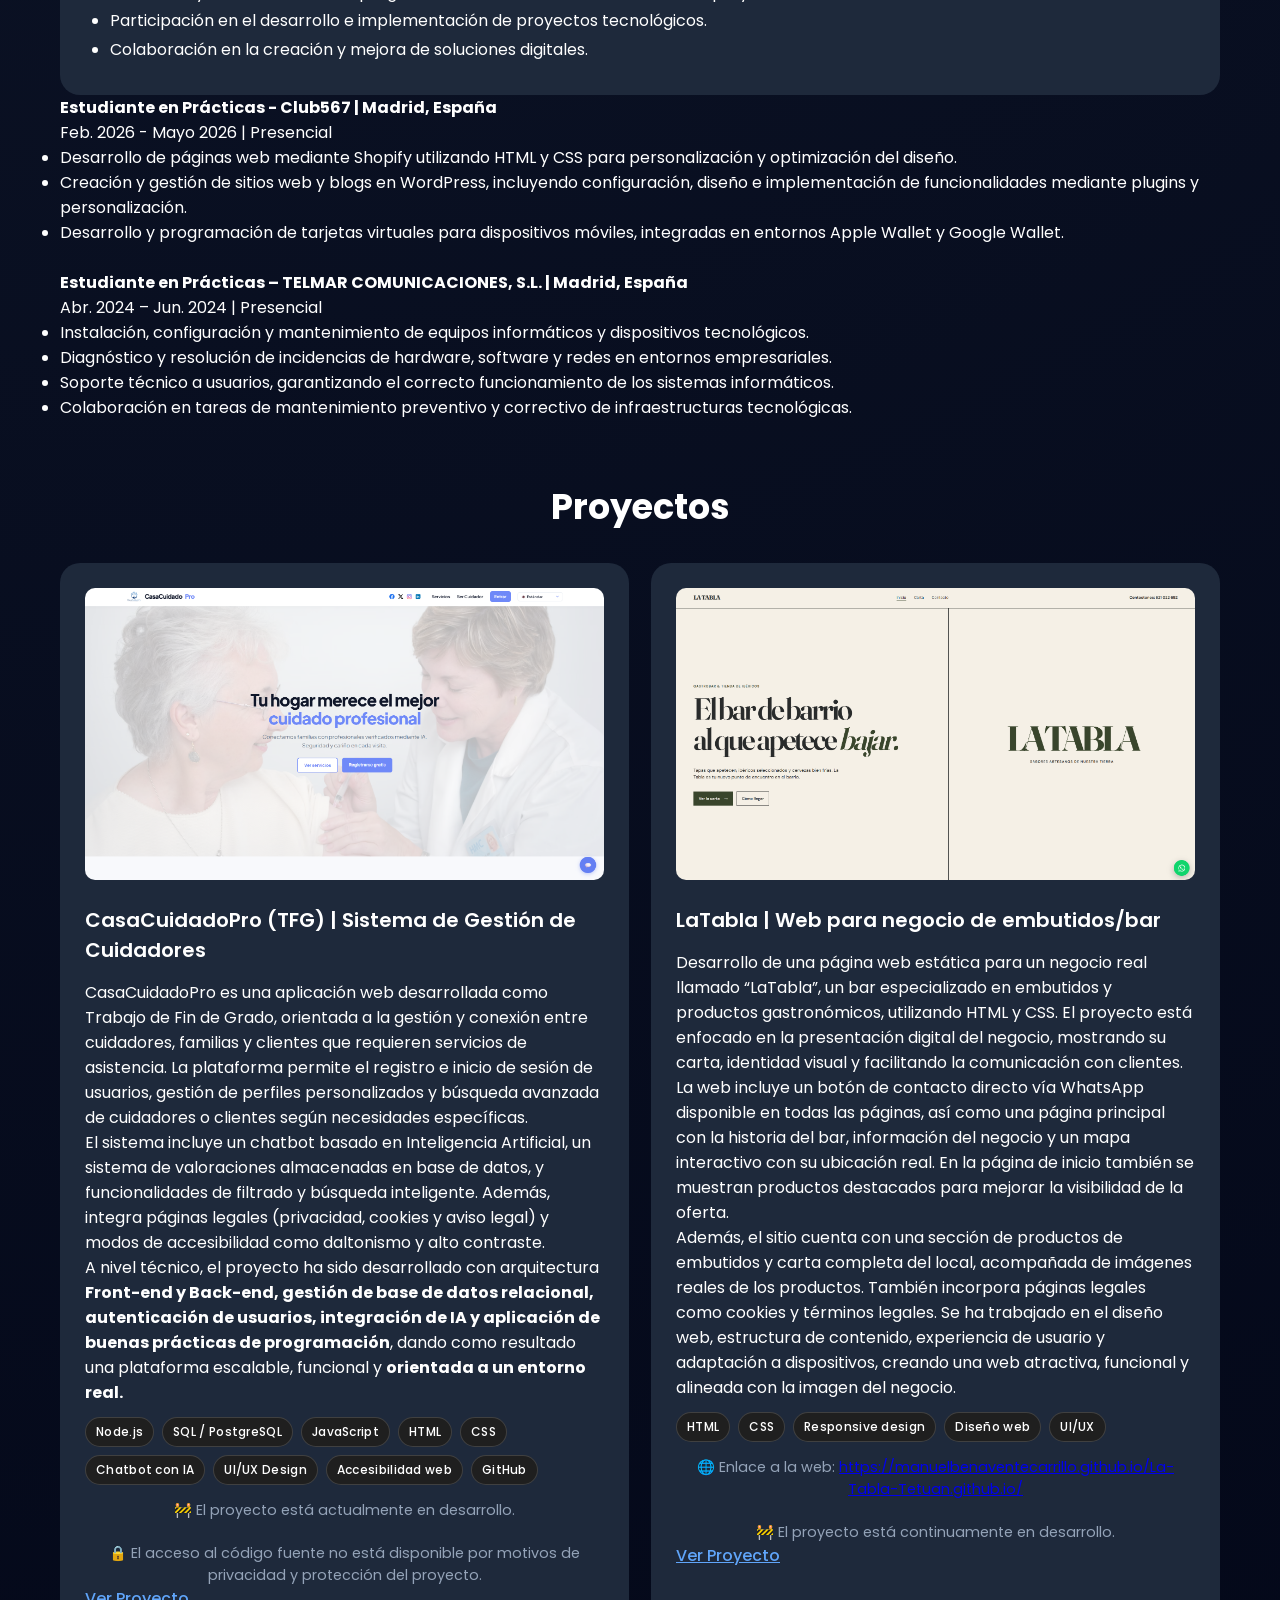
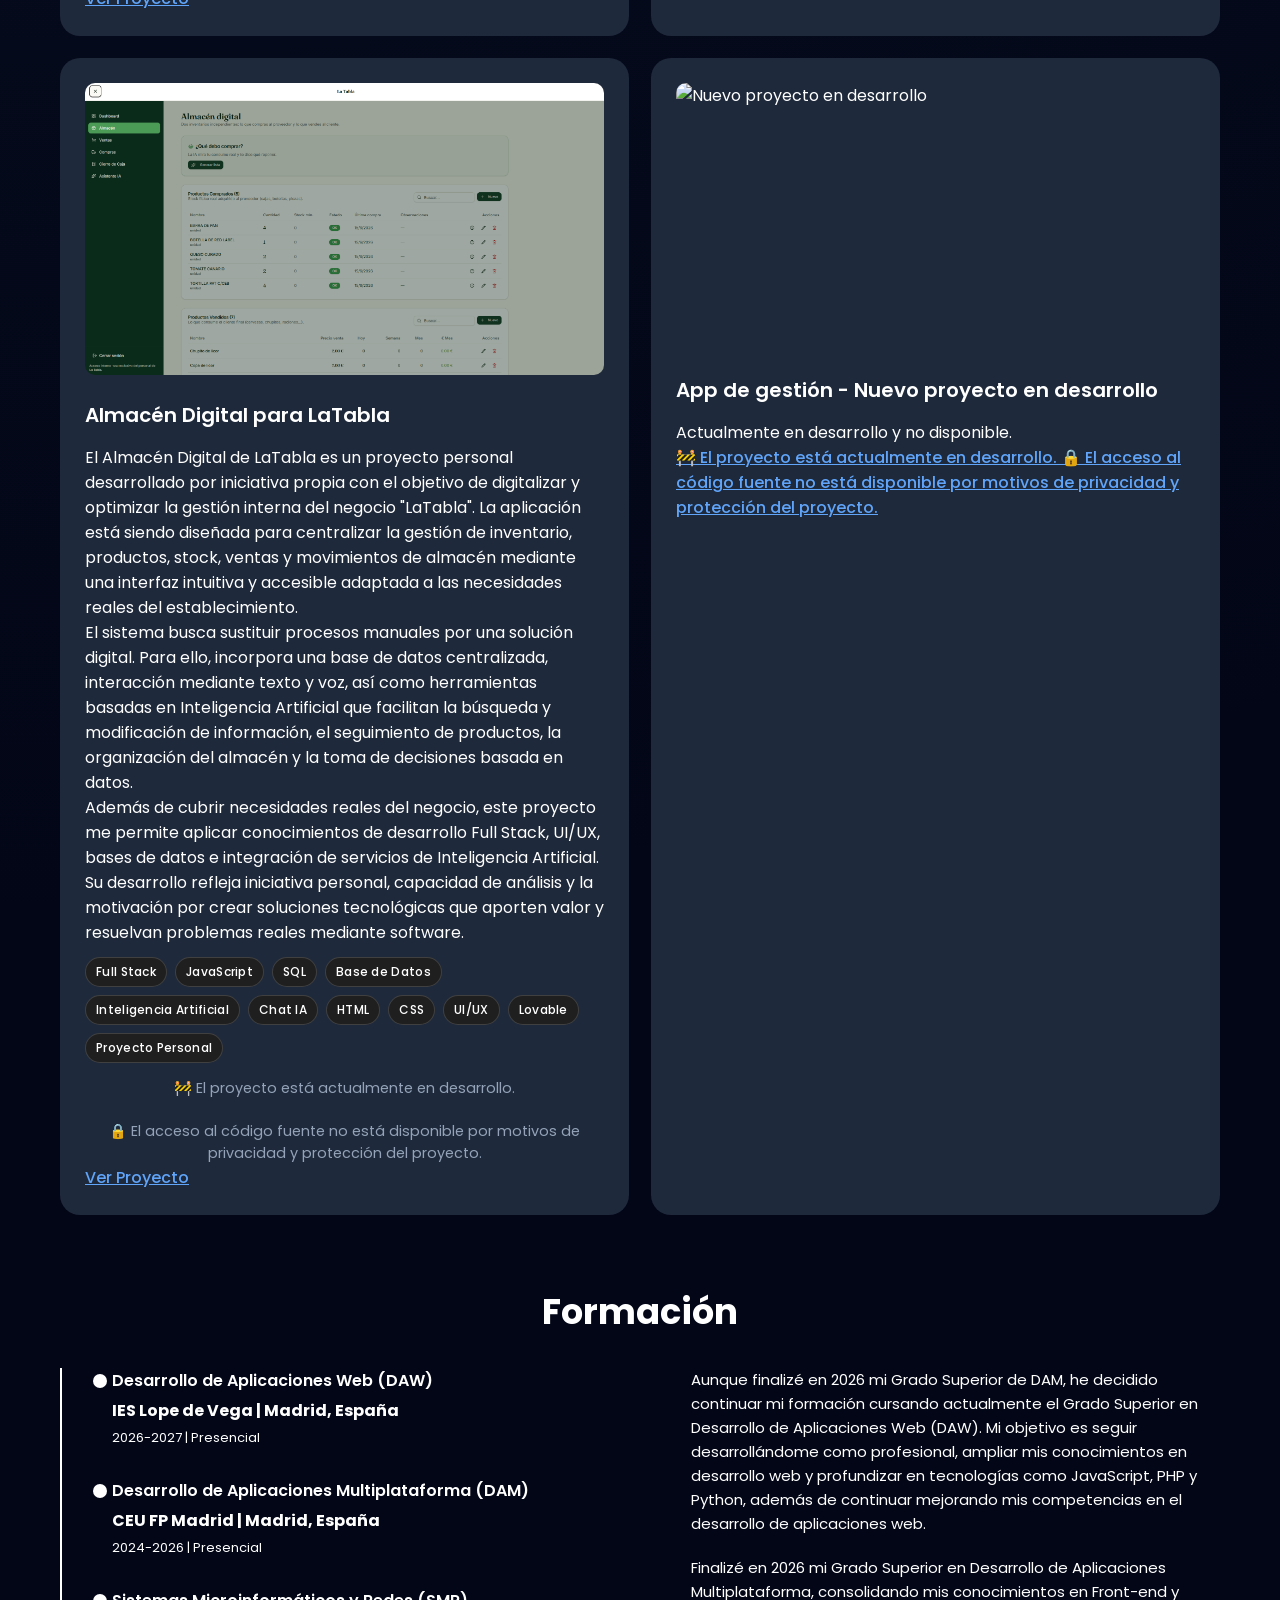
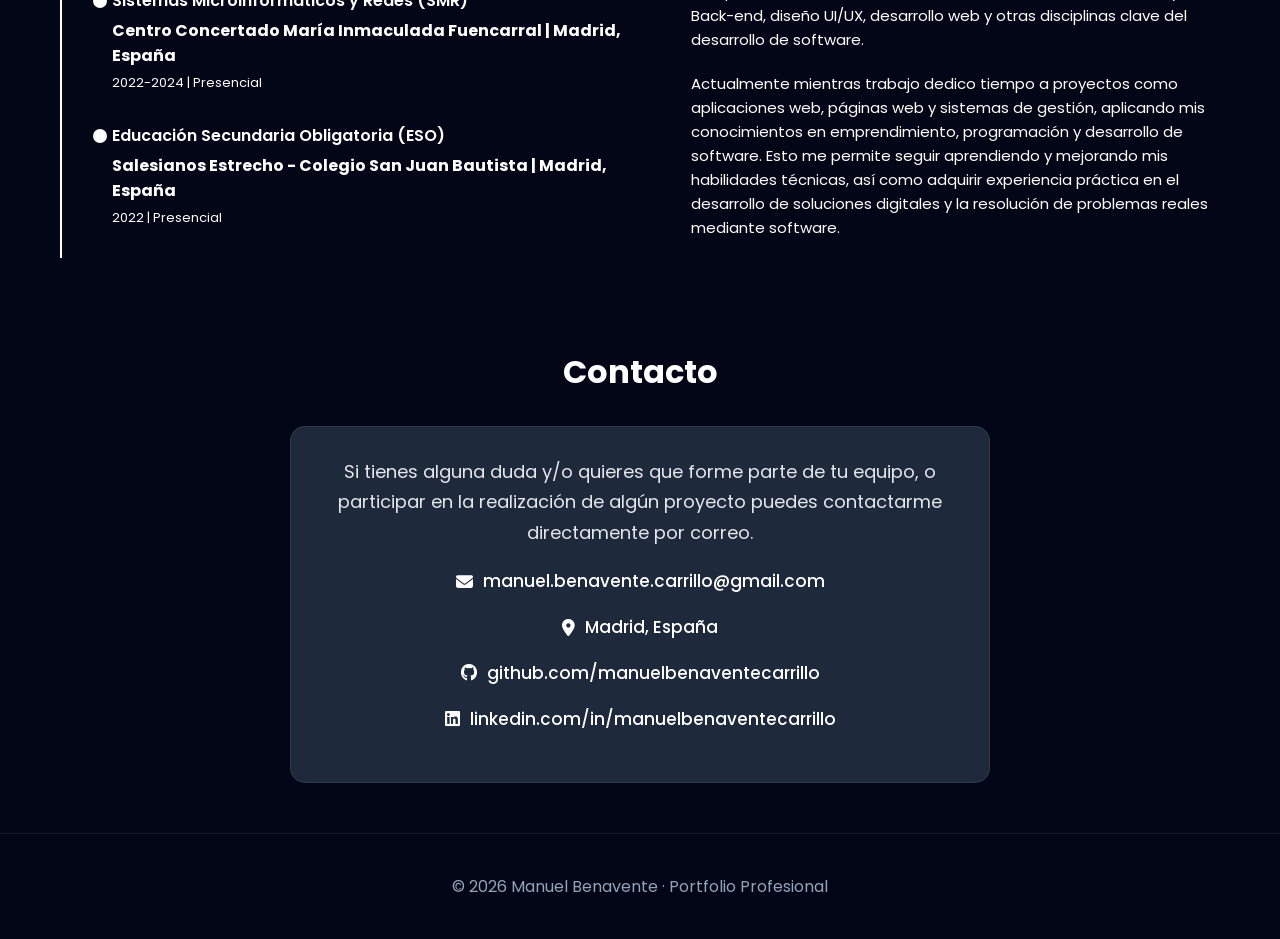
==== commit 21588412: "commit restauracion y verificacion google" ====
--- a/index.html
+++ b/index.html
@@ -1,110 +1,523 @@
-<!doctype html>
-<html lang="es">
-
-<head>
-    <meta charset="utf-8">
-    <meta name="viewport" content="width=device-width,initial-scale=1">
-    <meta name="description" content="La Tabla, gastrobar y tienda de ibéricos en Tetuán, Madrid.">
-    <title>La Tabla · Gastrobar e ibéricos en Tetuán</title>
-    <link rel="stylesheet" href="css/styles.css">
-    <link rel="stylesheet" href="css/updates.css">
-<link rel="stylesheet" href="css/footer-legal.css"><link rel="stylesheet" href="css/whatsapp.css">
-
-<meta name="google-site-verification" content="U4_BEJVjPqhrd5ws1m3pBBPg4QMkF-xeBgPUwFEmgqo" />
-</head>
-
-<body><a class="skip" href="#contenido">Saltar al contenido</a>
-    <header><a class="brand" href="index.html" aria-label="La Tabla, inicio">LA TABLA</a>
-        <nav aria-label="Navegación principal"><a aria-current="page" href="index.html">Inicio</a><a
-                href="carta.html">Carta</a><a href="contacto.html">Contacto</a></nav>
-        <div class="header-actions"><a class="phone" href="tel:+34621022692">Contactanos: 621 022 692</a>
-    </header>
-    <main id="contenido">
-        <section class="hero">
-            <div class="hero-copy">
-                <p class="eyebrow">Gastrobar & tienda de ibéricos</p>
-                <h1>El bar de barrio<br>al que apetece <em>bajar.</em></h1>
-                <p class="lead">Tapas que apetecen, ibéricos seleccionados y cervezas bien frías. La Tabla es tu nuevo
-                    punto de encuentro en el barrio.</p>
-                <div class="actions"><a class="button" href="carta.html">Ver la carta <span
-                            aria-hidden="true">→</span></a><a class="button outline"
-                        href="https://www.google.com/maps/search/?api=1&query=Calle+de+Jose+Calvo+3+Madrid"
-                        target="_blank" rel="noopener">Cómo llegar</a></div>
-            </div>
-            <div class="hero-mark"><strong>LA TABLA</strong><small>sabores artesanos de nuestra tierra</small></div>
-        </section>
-        <section class="section story">
-            <p class="eyebrow">Una mesa, muchas ganas</p>
-            <div class="two">
-                <h2>Buen producto.<br>Mejor compañía.</h2>
-                <p>Hemos abierto La Tabla para recuperar lo que más nos gusta de un bar: sentirte como en casa, comer
-                    muy bien y quedarte un rato más de lo previsto.</p>
-            </div>
-            <div class="features">
-                <article><b>01</b>
-                    <h3>Tapas con intención</h3>
-                    <p>Sabor de siempre, producto cuidado y ganas de compartir.</p>
-                </article>
-                <article><b>02</b>
-                    <h3>Ibéricos seleccionados</h3>
-                    <p>Una pequeña tienda para llevarte a casa lo que más te ha gustado.</p>
-                </article>
-                <article><b>03</b>
-                    <h3>Servicio de verdad</h3>
-                    <p>Cercano, atento y sin prisas. Como debe ser.</p>
-                </article>
-            </div>
-        </section>
-        <section class="feature">
-            <div class="feature-image" role="img" aria-label="Detalle de producto ibérico"></div>
-            <div class="feature-copy">
-                <p class="eyebrow">De nuestra tabla a la tuya</p>
-                <h2>Ibéricos para disfrutar aquí —y llevarte a casa.</h2>
-                <p>Una selección pensada para el aperitivo, para regalar o para montar la tabla perfecta en casa.</p><a
-                    class="text-link" href="carta.html">Descubre nuestra selección <span aria-hidden="true">→</span></a>
-            </div>
-        </section>
-        <section class="reviews section">
-            <p class="eyebrow">Lo dice el barrio</p>
-            <h2>Ya somos un lugar<br>al que volver.</h2>
-            <div class="review-list">
-                <article>
-                    <div>★★★★★</div>
-                    <blockquote>“Gracias por abrir un bar en este barrio que hacía falta, calidad-precio muy equilibrado
-                        y sobre todo la atención impecable de los camareros.”</blockquote>
-                    <p>Reseña de Google</p>
-                </article>
-                <article>
-                    <div>★★★★★</div>
-                    <blockquote>“Nueva apertura en el barrio y no podríamos estar más contentos. Nos bajamos de casa y
-                        ya tenemos un sitio con súper buen ambiente.”</blockquote>
-                    <p>Reseña de Google</p>
-                </article>
-                <article>
-                    <div>★★★★★</div>
-                    <blockquote>“El nuevo lugar de obligado punto de encuentro del barrio. Buen ambiente y mejor
-                        servicio, tapas deliciosas y cervecitas a punto de escarcha.”</blockquote>
-                    <p>Reseña de Google</p>
-                </article>
-            </div>
-            <p class="rating"><strong>5,0</strong> ★★★★★ <span>en Google · 20 reseñas</span></p>
-        </section>
-        <section class="visit">
-            <div>
-                <p class="eyebrow">Ven a vernos</p>
-                <h2>Tu mesa te espera.</h2>
-            </div>
-            <div>
-                <p>C. de José Calvo, 3<br>28039 Madrid · Tetuán</p><a class="button cream" href="contacto.html">Horarios
-                    y contacto <span aria-hidden="true">→</span></a>
-            </div>
-        </section>
-    </main>
-    <footer><a class="brand" href="index.html">LA TABLA</a><p>Gastrobar & tienda de ibéricos<br>Tetuán, Madrid</p><p class="legal-links"><a href="aviso-legal.html">Aviso legal</a><a href="privacidad.html">Política de privacidad</a><a href="cookies.html">Política de cookies</a></p><a href="tel:+34621022692">621 022 692</a></footer>
-<a class="whatsapp-float" href="https://wa.me/34621022692?text=Hola%20La%20Tabla%2C%20quiero%20hacer%20una%20consulta%20o%20reserva." target="_blank" rel="noopener" aria-label="Escríbenos por WhatsApp"><svg viewBox="0 0 32 32" aria-hidden="true"><path d="M16 3C8.82 3 3 8.82 3 16c0 2.35.62 4.56 1.71 6.47L3 29l6.72-1.67A12.94 12.94 0 0 0 16 29c7.18 0 13-5.82 13-13S23.18 3 16 3m0 23.62c-2.05 0-4.05-.55-5.8-1.58l-.42-.25-3.99.99 1.03-3.88-.28-.45A10.6 10.6 0 0 1 5.4 16C5.4 10.15 10.15 5.4 16 5.4S26.6 10.15 26.6 16 21.85 26.62 16 26.62m5.81-7.94c-.32-.16-1.89-.93-2.18-1.04-.29-.11-.5-.16-.71.16-.21.32-.81 1.04-.99 1.25-.18.21-.36.24-.68.08-1.88-.94-3.12-1.68-4.36-3.81-.33-.57.33-.53.94-1.76.1-.21.05-.39-.03-.55-.08-.16-.71-1.71-.97-2.34-.26-.62-.52-.53-.71-.54h-.61c-.21 0-.55.08-.84.39-.29.32-1.1 1.08-1.1 2.63s1.13 3.05 1.29 3.26c.16.21 2.22 3.39 5.37 4.75.75.32 1.34.51 1.8.65.76.24 1.46.21 2.01.13.61-.09 1.89-.77 2.15-1.52.26-.75.26-1.39.18-1.52-.08-.13-.29-.21-.61-.37"/></svg></a></body>
-
-</html>
-
-
-
-
+<!DOCTYPE html>
+<html lang="es">
+
+<head>
+    <meta charset="UTF-8">
+    <meta name="viewport" content="width=device-width, initial-scale=1.0">
+    <title>Manuel Benavente | Portfolio</title>
+
+    <link href="https://fonts.googleapis.com/css2?family=Poppins:wght@300;400;500;600;700&display=swap"
+        rel="stylesheet">
+    <meta name="viewport" content="width=device-width, initial-scale=1.0">
+    <link rel="stylesheet" href="https://cdnjs.cloudflare.com/ajax/libs/font-awesome/6.7.2/css/all.min.css">
+    <link rel="stylesheet" href="https://cdnjs.cloudflare.com/ajax/libs/font-awesome/6.5.0/css/all.min.css">
+
+    <link rel="stylesheet" href="style.css">
+
+    <meta name="google-site-verification" content="U4_BEJVjPqhrd5ws1m3pBBPg4QMkF-xeBgPUwFEmgqo" />
+    
+</head>
+<button id="theme-toggle">
+    🌙
+</button>
+
+<body>
+
+    <header class="hero">
+        <div class="hero-content">
+
+            <img src="./assets/foto.jpg" alt="Manuel Benavente" class="profile-img">
+
+            <h1>Manuel Benavente</h1>
+
+            <h2>Desarrollador Front-end y Back-end (DAM) <br>
+                Busco participar en proyectos que impacten y ayuden a las personas
+
+            </h2>
+
+            <div class="availability">
+                <span class="status-dot"></span>
+                Trabajando actualmente · Interesado en colaborar en proyectos
+            </div>
+
+            <div class="social-icons">
+
+                <a href="https://www.linkedin.com/in/manuelbenaventecarrillo/" target="_blank">
+                    <i class="fa-brands fa-linkedin"></i>
+                </a>
+
+                <a href="https://github.com/manuelbenaventecarrillo" target="_blank">
+                    <i class="fa-brands fa-github"></i>
+                </a>
+
+                <a href="assets/cv_manuelbenaventecarrillodealbornoz.pdf" target="_blank" class="cv-button">
+                    CV
+                </a>
+
+                <a href="mailto:manuel.benavente.carrillo@gmail.com">
+                    <i class="fa-solid fa-envelope"></i>
+                </a>
+
+            </div>
+        </div>
+
+    </header>
+
+    <section id="sobre-mi">
+        <h3>Sobre mí</h3>
+        <h4 style="text-align: center;">📧 <b>Contáctame: manuel.benavente.carrillo@gmail.com</b></h4> <br>
+        <div class="card">
+            <p>
+                🚀 Soy un desarrollador joven con una enorme motivación por participar en proyectos que aporten y ayuden
+                al mundo real en cualquier aspecto.
+
+            <p>
+                🎓 Tras finalizar mis estudios superiores me dedico a aprender y formarme continuamente, profundizando
+                en lenguajes, buenas prácticas de programación, optimización de código y arquitectura de software.
+                Actualmente cuento con conocimientos en desarrollo web y de aplicaciones utilizando <b>HTML</b>,
+                <b>CSS</b>, <b>JavaScript</b>, <b>Java</b>, <b>Kotlin</b>, <b>Python</b>, <b>PHP</b>, <b>Node.js</b>,
+                <b>Angular</b>, <b>SQL</b>, <b>MySQL</b> y <b>PostgreSQL</b>.
+            </p>
+            <p>
+                Además, tengo experiencia trabajando con
+                <b>Android Studio</b>, <b>Git</b>, <b>GitHub</b>, <b>WordPress</b>, <b>Shopify</b>, diseño <b>UI/UX</b>,
+                desarrollo responsive y herramientas de <b>Inteligencia Artificial</b> orientadas al aprendizaje y la
+                mejora de procesos de desarrollo.
+            </p>
+
+            <p>
+                💡 Totalemente dispuesto a seguir creciendo profesionalmente, asumir nuevos retos y mejorar tanto mis
+                habilidades técnicas como mi forma de trabajar en equipo y afrontar proyectos reales. Mi objetivo es
+                evolucionar como desarrollador, aprender de cada experiencia y contribuir en entornos donde la
+                tecnología tenga un impacto real en la vida de las personas.
+            </p>
+            </p>
+
+        </div>
+    </section>
+
+    <section id="tecnologias">
+        <h3>Tecnologías</h3>
+
+        <div class="skills">
+
+            <!-- Front-End -->
+            <span><i class="fa-brands fa-html5"></i> HTML</span>
+            <span><i class="fa-brands fa-css3-alt"></i> CSS</span>
+            <span><i class="fa-brands fa-js"></i> JavaScript</span>
+            <span><i class="fa-brands fa-angular"></i> Angular</span>
+
+            <!-- Back-End -->
+            <span><i class="fa-brands fa-node-js"></i> Node.js</span>
+            <span><i class="fa-brands fa-php"></i> PHP</span>
+            <span><i class="fa-brands fa-java"></i> Java</span>
+            <span><i class="fa-brands fa-android"></i> Kotlin</span>
+            <span><i class="fa-brands fa-python"></i> Python</span>
+
+            <!-- Bases de datos -->
+            <span><i class="fa-solid fa-database"></i> SQL</span>
+            <span><i class="fa-solid fa-database"></i> PostgreSQL</span>
+            <span><i class="fa-solid fa-database"></i> MySQL</span>
+
+            <!-- Herramientas -->
+            <span><i class="fa-brands fa-git-alt"></i> Git</span>
+            <span><i class="fa-brands fa-github"></i> GitHub</span>
+
+            <!-- CMS -->
+            <span><i class="fa-brands fa-wordpress"></i> WordPress</span>
+            <span><i class="fa-brands fa-shopify"></i> Shopify</span>
+
+        </div>
+    </section>
+
+
+    <section id="experiencia">
+        <h3>Experiencia Profesional</h3>
+
+        <div class="card">
+            <h4>Intern en ING | Madrid, España</h4>
+
+            <p>Oct. 2026 - Actualidad | Presencial</p>
+
+            <ul>
+                <li>Desarrollo y mantenimiento de programas orientados a las necesidades del proyecto.</li>
+                <li>Participación en el desarrollo e implementación de proyectos tecnológicos.</li>
+                <li>Colaboración en la creación y mejora de soluciones digitales.</li>
+            </ul>
+        </div>
+
+
+        <h4>Estudiante en Prácticas - Club567 | Madrid, España</h4>
+        <p>Feb. 2026 - Mayo 2026 | Presencial
+        <ul>
+            <li>Desarrollo de páginas web mediante Shopify utilizando HTML y CSS para personalización y
+                optimización del diseño.</li>
+            <li>Creación y gestión de sitios web y blogs en WordPress, incluyendo configuración, diseño e
+                implementación de funcionalidades mediante plugins y personalización.</li>
+            <li>Desarrollo y programación de tarjetas virtuales para dispositivos móviles, integradas en
+                entornos Apple Wallet y Google Wallet.</li><br>
+        </ul>
+        </p>
+
+        <h4>Estudiante en Prácticas – TELMAR COMUNICACIONES, S.L. | Madrid, España</h4>
+
+        <p>Abr. 2024 – Jun. 2024 | Presencial</p>
+
+        <ul>
+            <li>Instalación, configuración y mantenimiento de equipos informáticos y dispositivos tecnológicos.</li>
+            <li>Diagnóstico y resolución de incidencias de hardware, software y redes en entornos empresariales.
+            </li>
+            <li>Soporte técnico a usuarios, garantizando el correcto funcionamiento de los sistemas informáticos.
+            </li>
+            <li>Colaboración en tareas de mantenimiento preventivo y correctivo de infraestructuras tecnológicas.
+            </li>
+        </ul>
+        </div>
+
+    </section>
+
+
+    <section id="proyectos">
+
+        <h3>Proyectos</h3>
+
+        <div class="projects">
+
+            <div class="project-card">
+
+                <img src="assets/proyectos/casacuidadopro/proyecto_casacuidadopro.png" alt="Proyecto 1">
+
+                <div class="project-content">
+                    <br>
+                    <h4>CasaCuidadoPro (TFG) | Sistema de Gestión de Cuidadores</h4>
+                    <p>
+                    <p>
+                        CasaCuidadoPro es una aplicación web desarrollada como Trabajo de Fin de Grado, orientada a la
+                        gestión y conexión entre cuidadores, familias y clientes que requieren servicios de asistencia.
+                        La plataforma permite el registro e inicio de sesión de usuarios, gestión de perfiles
+                        personalizados y búsqueda avanzada de cuidadores o clientes según necesidades específicas.
+                    </p>
+
+                    <p>
+                        El sistema incluye un chatbot basado en Inteligencia Artificial, un sistema de valoraciones
+                        almacenadas en base de datos, y funcionalidades de filtrado y búsqueda inteligente. Además,
+                        integra páginas legales (privacidad, cookies y aviso legal) y modos de accesibilidad como
+                        daltonismo y alto contraste.
+                    </p>
+
+                    <p>
+                        A nivel técnico, el proyecto ha sido desarrollado con arquitectura <b>Front-end y Back-end,
+                            gestión
+                            de base de datos relacional, autenticación de usuarios, integración de IA y aplicación de
+                            buenas
+                            prácticas de programación</b>, dando como resultado una plataforma escalable, funcional y
+                        <b>orientada
+                            a un entorno real.</b>
+                    </p>
+                    </p>
+                    <div class="project-tags">
+                        <span class="tag">Node.js</span>
+                        <span class="tag">SQL / PostgreSQL</span>
+                        <span class="tag">JavaScript</span>
+                        <span class="tag">HTML</span>
+                        <span class="tag">CSS</span>
+                        <span class="tag">Chatbot con IA</span>
+                        <span class="tag">UI/UX Design</span>
+                        <span class="tag">Accesibilidad web</span>
+                        <span class="tag">GitHub</span>
+                    </div>
+                    <div class="project-status">
+                        🚧 El proyecto está actualmente en desarrollo.
+
+                        <br><br>
+
+                        🔒 El acceso al código fuente no está disponible por motivos de privacidad y protección del
+                        proyecto.
+                    </div>
+                    <div class="project-buttons">
+                        <a href="casacuidadopro.html" target="_blank">Ver Proyecto</a>
+                    </div>
+                </div>
+            </div>
+
+
+            <div class="project-card">
+
+                <img src="assets/proyectos/web_latabla/imagen1.png" alt="Proyecto 3">
+
+                <div class="project-content">
+                    <br>
+                    <h4>LaTabla | Web para negocio de embutidos/bar</h4>
+                    <p>
+                    <p>
+                        Desarrollo de una página web estática para un negocio real llamado “LaTabla”, un bar
+                        especializado en embutidos y productos gastronómicos, utilizando HTML y CSS. El proyecto está
+                        enfocado en la presentación digital del negocio, mostrando su carta, identidad visual y
+                        facilitando la comunicación con clientes.
+                    </p>
+
+                    <p>
+                        La web incluye un botón de contacto directo vía WhatsApp disponible en todas las páginas, así
+                        como una página principal con la historia del bar, información del negocio y un mapa interactivo
+                        con su ubicación real. En la página de inicio también se muestran productos destacados para
+                        mejorar la visibilidad de la oferta.
+                    </p>
+
+                    <p>
+                        Además, el sitio cuenta con una sección de productos de embutidos y carta completa del local,
+                        acompañada de imágenes reales de los productos. También incorpora páginas legales como cookies y
+                        términos legales. Se ha trabajado en el diseño web, estructura de contenido, experiencia de
+                        usuario y adaptación a dispositivos, creando una web atractiva, funcional y alineada con la
+                        imagen del negocio.
+                    </p>
+                    </p>
+                    <div class="project-tags">
+                        <span class="tag">HTML</span>
+                        <span class="tag">CSS</span>
+                        <span class="tag">Responsive design</span>
+                        <span class="tag">Diseño web</span>
+                        <span class="tag">UI/UX</span>
+                    </div>
+                    <div class="project-status">
+                        🌐 Enlace a la web: <a
+                            href="https://manuelbenaventecarrillo.github.io/La-Tabla-Tetuan.github.io/"
+                            target="_blank">https://manuelbenaventecarrillo.github.io/La-Tabla-Tetuan.github.io/</a>
+                        <br><br>
+                        🚧 El proyecto está continuamente en desarrollo.
+
+                    </div>
+                    <div class="project-buttons">
+                        <a href="web-latabla.html" target="_blank">Ver Proyecto</a>
+                    </div>
+                </div>
+            </div>
+
+            <div class="project-card">
+
+                <img src="assets/proyectos/almacendigital_tabla/proyecto_almacendigital_latabla.png" alt="Proyecto 3">
+
+                <div class="project-content">
+                    <br>
+                    <h4>Almacén Digital para LaTabla</h4>
+                    <p>
+                    <p>
+                        El Almacén Digital de LaTabla es un proyecto personal desarrollado por iniciativa propia con el
+                        objetivo de digitalizar y optimizar la gestión interna del negocio "LaTabla". La
+                        aplicación está siendo diseñada para centralizar la gestión de inventario, productos, stock,
+                        ventas y movimientos de almacén mediante una interfaz intuitiva y accesible adaptada a las
+                        necesidades reales del establecimiento.
+                    </p>
+
+                    <p>
+                        El sistema busca sustituir procesos manuales por una solución digital. Para ello, incorpora una
+                        base de datos centralizada,
+                        interacción mediante texto y voz, así como herramientas basadas en Inteligencia Artificial que
+                        facilitan la búsqueda y modificación de información, el seguimiento de productos, la
+                        organización del almacén y
+                        la toma de decisiones basada en datos.
+                    </p>
+
+                    <p>
+                        Además de cubrir necesidades reales del negocio, este proyecto me permite aplicar conocimientos
+                        de desarrollo Full Stack, UI/UX, bases de datos e
+                        integración de servicios de Inteligencia Artificial. Su desarrollo refleja iniciativa personal,
+                        capacidad de análisis y la motivación por crear soluciones tecnológicas que aporten valor y
+                        resuelvan problemas reales mediante software.
+                    </p>
+                    </p>
+                    <div class="project-tags">
+                        <span class="tag">Full Stack</span>
+                        <span class="tag">JavaScript</span>
+                        <span class="tag">SQL</span>
+                        <span class="tag">Base de Datos</span>
+                        <span class="tag">Inteligencia Artificial</span>
+                        <span class="tag">Chat IA</span>
+                        <span class="tag">HTML</span>
+                        <span class="tag">CSS</span>
+                        <span class="tag">UI/UX</span>
+                        <span class="tag">Lovable</span>
+                        <span class="tag">Proyecto Personal</span>
+                    </div>
+                    <div class="project-status">
+                        🚧 El proyecto está actualmente en desarrollo.
+
+                        <br><br>
+
+                        🔒 El acceso al código fuente no está disponible por motivos de privacidad y protección del
+                        proyecto.
+                    </div>
+                    <div class="project-buttons">
+                        <a href="almacen-digital-latabla.html" target="_blank">Ver Proyecto</a>
+                    </div>
+                </div>
+            </div>
+
+
+            <div class="project-card">
+
+                <img src="assets/proyectos/proyecto4/proyecto4.jpg" alt="Nuevo proyecto en desarrollo">
+
+                <div class="project-content">
+                    <h4>App de gestión - Nuevo proyecto en desarrollo</h4>
+
+                    <p>
+                        Actualmente en desarrollo y no disponible.
+                    </p>
+
+                    <div class="project-buttons">
+                        <a href="#" onclick="return false;">
+                            🚧 El proyecto está actualmente en desarrollo.
+                        </a>
+
+                        <a href="#" onclick="return false;">
+                            🔒 El acceso al código fuente no está disponible por motivos de privacidad y protección del
+                            proyecto.
+                        </a>
+                    </div>
+                </div>
+
+            </div>
+
+        </div>
+
+
+
+    </section>
+
+
+    <section id="formacion">
+        <h3>Formación</h3>
+
+        <div class="formacion-layout">
+
+            <!-- TIMELINE (izquierda) -->
+            <div class="timeline">
+
+                <div class="timeline-item">
+                    <div class="timeline-content">
+                        <h4>Desarrollo de Aplicaciones Web (DAW)</h4>
+                        <p><b>IES Lope de Vega | Madrid, España</b></p>
+                        <span>2026-2027 | Presencial</span>
+                    </div>
+                </div>
+
+                <div class="timeline-item">
+                    <div class="timeline-content">
+                        <h4>Desarrollo de Aplicaciones Multiplataforma (DAM)</h4>
+                        <p><b>CEU FP Madrid | Madrid, España</b></p>
+                        <span>2024-2026 | Presencial</span>
+                    </div>
+                </div>
+
+                <div class="timeline-item">
+                    <div class="timeline-content">
+                        <h4>Sistemas Microinformáticos y Redes (SMR)</h4>
+                        <p><b>Centro Concertado María Inmaculada Fuencarral | Madrid, España</b></p>
+                        <span>2022-2024 | Presencial</span>
+                    </div>
+                </div>
+
+                <div class="timeline-item">
+                    <div class="timeline-content">
+                        <h4>Educación Secundaria Obligatoria (ESO)</h4>
+                        <p><b>Salesianos Estrecho - Colegio San Juan Bautista | Madrid, España</b></p>
+                        <span>2022 | Presencial</span>
+                    </div>
+                </div>
+
+            </div>
+
+            <!-- TEXTO LATERAL (derecha) -->
+            <div class="formacion-texto">
+
+                <p>
+                    Aunque finalizé en 2026 mi Grado Superior de DAM,
+                    he decidido continuar mi formación cursando actualmente el Grado Superior en Desarrollo de
+                    Aplicaciones Web (DAW). Mi objetivo es seguir desarrollándome como profesional,
+                    ampliar mis conocimientos en desarrollo web y profundizar en tecnologías como JavaScript, PHP
+                    y Python, además de continuar mejorando mis competencias en el desarrollo de aplicaciones web.
+                </p>
+
+                <p class="espaciado">
+                    Finalizé en 2026 mi Grado Superior en Desarrollo de Aplicaciones Multiplataforma,
+                    consolidando mis conocimientos en Front-end y Back-end, diseño UI/UX, desarrollo web y
+                    otras disciplinas clave del desarrollo de software.
+                </p>
+
+                <p class="espaciado">
+                    Actualmente mientras trabajo dedico tiempo a proyectos como aplicaciones web, páginas web y sistemas
+                    de gestión,
+                    aplicando mis conocimientos en emprendimiento, programación y desarrollo de software.
+                    Esto me permite seguir aprendiendo y mejorando mis habilidades técnicas,
+                    así como adquirir experiencia práctica en el desarrollo de soluciones digitales y
+                    la resolución de problemas reales mediante software.
+                </p>
+
+            </div>
+
+        </div>
+    </section>
+
+    <section id="contacto">
+        <h3>Contacto</h3>
+
+        <div class="contact-box">
+
+            <p>
+                Si tienes alguna duda y/o quieres que forme parte de tu equipo, o participar en la realización de algún
+                proyecto
+                puedes contactarme directamente por correo.
+            </p>
+
+            <div class="email-display">
+                <i class="fa-solid fa-envelope"></i>
+                <a href="mailto:manuel.benavente.carrillo@gmail.com">
+                    manuel.benavente.carrillo@gmail.com
+                </a>
+            </div>
+
+            <div class="email-display">
+                <i class="fa-solid fa-location-dot"></i>
+                <span>Madrid, España</span>
+            </div>
+
+            <div class="email-display">
+                <a href="https://github.com/manuelbenaventecarrillo" target="_blank"><i
+                        class="fa-brands fa-github"></i></a>
+                <a href="https://github.com/manuelbenaventecarrillo" target="_blank">
+                    github.com/manuelbenaventecarrillo
+                </a>
+            </div>
+
+            <div class="email-display">
+                <a href="https://linkedin.com/in/manuelbenaventecarrillo" target="_blank"><i
+                        class="fa-brands fa-linkedin"></i></a>
+                <a href="https://linkedin.com/in/manuelbenaventecarrillo" target="_blank">
+                    linkedin.com/in/manuelbenaventecarrillo
+                </a>
+            </div>
+    </section>
+
+    <footer>
+        <p>© 2026 Manuel Benavente · Portfolio Profesional</p>
+    </footer>
+
+    <script>
+        const toggleBtn = document.getElementById('theme-toggle');
+
+        toggleBtn.addEventListener('click', () => {
+
+            document.body.classList.toggle('light-mode');
+
+            if (document.body.classList.contains('light-mode')) {
+                toggleBtn.innerHTML = '☀️';
+            } else {
+                toggleBtn.innerHTML = '🌙';
+            }
+
+        });
+    </script>
+
+</body>
+
+</html>
--- a/style.css
+++ b/style.css
@@ -0,0 +1,620 @@
+* {
+    margin: 0;
+    padding: 0;
+    box-sizing: border-box;
+}
+
+html {
+    scroll-behavior: smooth;
+}
+
+
+body {
+    margin: 0;
+    font-family: 'Poppins', sans-serif;
+    color: white;
+
+    background: radial-gradient(circle at top left, #0f172a, #020617 70%);
+    position: relative;
+    overflow-x: hidden;
+}
+
+/* efecto luz difusa */
+body::before {
+    content: "";
+    position: fixed;
+    top: -200px;
+    left: -200px;
+
+    width: 500px;
+    height: 500px;
+
+    background: rgba(37, 99, 235, 0.25);
+    filter: blur(120px);
+    z-index: -1;
+}
+
+.hero {
+    display: flex;
+    justify-content: center;
+    align-items: center;
+    text-align: center;
+    padding: 60px 40px 20px 40px;
+}
+
+.hero-content {
+    max-width: 1000px;
+}
+
+.profile-img {
+    width: 220px;
+    height: 220px;
+    border-radius: 50%;
+    object-fit: cover;
+    border: 5px solid #3b82f6;
+    margin-bottom: 3px;
+    box-shadow: 0 0 30px rgba(59, 130, 246, .5);
+}
+
+h1 {
+    font-size: 4rem;
+    margin-bottom: 3px;
+}
+
+h2 {
+    color: #60a5fa;
+    margin-bottom: 3px;
+    font-weight: 500;
+}
+
+
+section {
+    max-width: 1200px;
+    margin: auto;
+    padding: 30px 20px;
+}
+
+section h3 {
+    text-align: center;
+    font-size: 2.2rem;
+    margin-bottom: 30px;
+}
+
+.card {
+    background: #1e293b;
+    padding: 30px;
+    border-radius: 20px;
+    line-height: 1.8;
+}
+
+.card ul {
+    margin-left: 20px;
+}
+
+.skills {
+    display: flex;
+    flex-wrap: wrap;
+    gap: 10px;
+    margin-top: 15px;
+    justify-content: center;
+}
+
+.skills span {
+    display: flex;
+    align-items: center;
+    gap: 6px;
+
+    padding: 6px 12px;
+    border-radius: 20px;
+
+    background: #1f1f1f;
+    color: #fff;
+
+    font-size: 13px;
+    font-weight: 500;
+
+    border: 1px solid rgba(255, 255, 255, 0.15);
+    transition: 0.2s;
+}
+
+.skills span i {
+    font-size: 14px;
+}
+
+/* Hover elegante */
+.skills span:hover {
+    background: #fff;
+    color: #000;
+    transform: translateY(-2px);
+    cursor: default;
+}
+
+.projects {
+    display: grid;
+    grid-template-columns: repeat(auto-fit, minmax(430px, 1fr));
+    gap: 22px;
+}
+
+.project-card {
+    background: #1e293b;
+    padding: 25px;
+    border-radius: 20px;
+    transition: .3s;
+}
+
+.project-card img {
+    width: 100%;
+    aspect-ratio: 16 / 9;
+    object-fit: cover;
+    border-radius: 10px;
+    display: block;
+}
+
+.project-card:hover {
+    transform: translateY(-8px);
+}
+
+.project-card h4{
+    margin-bottom:15px;
+    color:#ffffff;
+    font-size: 1.25rem;
+    font-weight: 600;
+}
+
+.project-buttons a {
+    color: #60a5fa;
+    text-decoration: underline;
+    font-weight: 500;
+    transition: 0.2s;
+}
+
+/* Evita que cambie al hacer clic */
+.project-buttons a:visited {
+    color: #60a5fa;
+}
+
+/* Hover opcional */
+.project-buttons a:hover {
+    color: #93c5fd;
+}
+
+.project-status{
+    margin-top:15px;
+    font-size:0.9rem;
+    line-height:1.5;
+    color:#94a3b8;
+    text-align:center;
+}
+
+footer {
+    text-align: center;
+    padding: 40px;
+    background: #020617;
+    color: #94a3b8;
+    border-top: 1px solid rgba(255, 255, 255, 0.08);
+}
+
+.availability {
+    display: inline-flex;
+    align-items: center;
+    gap: 10px;
+    margin-top: 10px;
+    padding: 10px 18px;
+    border-radius: 999px;
+    background: rgba(34, 197, 94, .15);
+    border: 1px solid rgba(34, 197, 94, .4);
+    color: #4ade80;
+    font-weight: 600;
+    font-size: 0.95rem;
+}
+
+.status-dot {
+    width: 10px;
+    height: 10px;
+    background: #22c55e;
+    border-radius: 50%;
+    box-shadow: 0 0 10px #22c55e;
+}
+
+.social-icons {
+    display: flex;
+    justify-content: center;
+    gap: 22px;
+    margin-top: 25px;
+}
+
+/* SOLO iconos en círculo */
+.social-icons a {
+    width: 55px;
+    height: 55px;
+    display: flex;
+    justify-content: center;
+    align-items: center;
+    border-radius: 50%;
+    background: #1e293b;
+    color: white;
+    text-decoration: none;
+    font-size: 1.4rem;
+    transition: .3s;
+    border: 1px solid rgba(255, 255, 255, .08);
+
+    position: relative;
+}
+
+/* texto separado del icono */
+
+
+/* hover igual */
+.social-icons a:hover {
+    transform: translateY(-5px);
+    background: #2563eb;
+    box-shadow: 0 0 20px rgba(37, 99, 235, .5);
+}
+
+.project-tags {
+    display: flex;
+    flex-wrap: wrap;
+    gap: 8px;
+    margin-top: 12px;
+    margin-bottom: 15px;
+}
+
+.tag {
+    background: #1f1f1f;
+    color: #ffffff;
+    font-size: 12px;
+    padding: 5px 10px;
+    border-radius: 20px;
+    border: 1px solid rgba(255, 255, 255, 0.15);
+    font-weight: 500;
+    letter-spacing: 0.3px;
+    transition: all 0.2s ease;
+}
+
+.tag:hover {
+    background: #ffffff;
+    color: #000000;
+    transform: translateY(-1px);
+    cursor: default;
+}
+
+#formacion {
+    padding: 40px 20px;
+}
+
+.formacion-layout {
+    display: flex;
+    gap: 60px;
+    align-items: flex-start;
+}
+
+/* TIMELINE */
+.timeline {
+    position: relative;
+    padding-left: 40px;
+    border-left: 2px solid #ffffff;
+    flex: 1;
+}
+
+.timeline-item {
+    position: relative;
+    margin-bottom: 30px;
+}
+
+.timeline-item::before {
+    content: "";
+    position: absolute;
+    left: -9px;
+    top: 6px;
+    width: 14px;
+    height: 14px;
+    background: #ffffff;
+    border-radius: 50%;
+}
+
+.timeline-content h4 {
+    margin: 0;
+    font-size: 16px;
+    font-weight: 600;
+}
+
+.timeline-content {
+    padding-left: 10px;
+}
+
+.timeline-content p {
+    margin: 5px 0 0;
+    color: #ffffff;
+}
+
+.timeline-content span {
+    display: block;
+    margin-top: 5px;
+    font-size: 13px;
+    color: #ffffff;
+}
+
+.formacion-texto {
+    flex: 1;
+    font-size: 15px;
+    line-height: 1.6;
+    color: #ffffff;
+}
+
+.formacion-texto .espaciado {
+    margin-top: 20px;
+}
+
+@media (max-width: 768px) {
+    .formacion-layout {
+        flex-direction: column;
+    }
+}
+
+#contacto {
+    padding: 50px 20px;
+}
+
+/* TÍTULO MÁS GRANDE */
+#contacto h3 {
+    font-size: 32px;
+}
+
+/* CAJA GENERAL */
+.contact-box {
+    max-width: 700px;
+    margin: 0 auto;
+    text-align: center;
+
+    padding: 30px;
+    border-radius: 15px;
+
+    background: #1e293b;
+    color: white;
+
+    border: 1px solid rgba(255, 255, 255, 0.08);
+}
+
+/* TEXTO PRINCIPAL MÁS GRANDE */
+.contact-box p {
+    font-size: 18px;
+    line-height: 1.7;
+    margin-bottom: 20px;
+    color: #e5e7eb;
+}
+
+/* EMAIL MÁS GRANDE */
+.email-display {
+    display: flex;
+    justify-content: center;
+    align-items: center;
+    gap: 10px;
+
+    margin-bottom: 20px;
+
+    font-size: 17px;
+    font-weight: 500;
+}
+
+.email-display a{
+    color: inherit;
+    text-decoration: none;
+    transition: 0.2s;
+}
+
+.email-display a:visited{
+    color: inherit;
+}
+
+.email-display a:hover{
+    color: #60a5fa;
+}
+
+/* .contact-button removed (not used in index.html) */
+
+footer {
+    text-align: center;
+    padding: 40px;
+    background: #020617;
+    color: #94a3b8;
+}
+
+/* .footer-links removed as not used in index.html */
+
+/* ========================= */
+/* RESPONSIVE MOVIL Y TABLET */
+/* ========================= */
+
+@media (max-width: 768px) {
+
+    /* Centrar TODO el contenido */
+    body,
+    section,
+    div,
+    p,
+    h1,
+    h2,
+    h3,
+    h4,
+    span,
+    li {
+        text-align: center !important;
+    }
+
+    section {
+        text-align: center !important;
+    }
+
+    /* Hero */
+    .hero {
+        padding: 40px 20px;
+    }
+
+    h1 {
+        font-size: 2.5rem;
+    }
+
+    h2 {
+        font-size: 1.3rem;
+    }
+
+    /* .hero-description removed (not used in index.html) */
+
+    /* Formación */
+    .formacion-layout {
+        flex-direction: column;
+        align-items: center;
+        gap: 30px;
+    }
+
+    .timeline {
+        width: 100%;
+        max-width: 500px;
+        margin: 0 auto;
+    }
+
+    .formacion-texto {
+        width: 100%;
+    }
+
+    /* Tecnologías */
+    .skills {
+        justify-content: center;
+        grid-template-columns: 1fr;
+    }
+
+    /* Proyectos */
+    .projects {
+        grid-template-columns: 1fr;
+    }
+
+    .project-tags {
+        justify-content: center;
+    }
+
+    .project-buttons {
+        justify-content: center;
+        flex-wrap: wrap;
+    }
+
+    /* .buttons responsive rules removed (not used in index.html) */
+
+    /* Contacto */
+    .email-display {
+        justify-content: center;
+        flex-wrap: wrap;
+    }
+
+    /* Redes */
+    .social-icons {
+        justify-content: center;
+        flex-wrap: wrap;
+    }
+
+    /* Imagen perfil */
+    .profile-img {
+        width: 180px;
+        height: 180px;
+    }
+}
+
+/* Botón tema */
+#theme-toggle {
+    position: fixed;
+    top: 20px;
+    right: 20px;
+
+    width: 50px;
+    height: 50px;
+
+    border: none;
+    border-radius: 50%;
+
+    cursor: pointer;
+
+    font-size: 1.2rem;
+
+    background: rgba(255,255,255,0.1);
+    color: white;
+
+    backdrop-filter: blur(10px);
+
+    z-index: 9999;
+
+    transition: 0.3s;
+}
+
+#theme-toggle:hover {
+    transform: scale(1.08);
+}
+
+/* ===================== */
+/* MODO CLARO */
+/* ===================== */
+
+body.light-mode {
+    background: #f8fafc;
+    color: #0f172a;
+}
+
+body.light-mode::before {
+    display: none;
+}
+
+body.light-mode .card,
+body.light-mode .project-card,
+body.light-mode .contact-box {
+    background: white;
+    color: #0f172a;
+    box-shadow: 0 5px 20px rgba(0,0,0,.08);
+}
+
+body.light-mode p,
+body.light-mode span,
+body.light-mode .timeline-content p,
+body.light-mode .timeline-content span,
+body.light-mode .formacion-texto {
+    color: #334155;
+}
+
+/* Make project card titles readable in light mode */
+body.light-mode .project-card h4 {
+    color: #0f172a;
+}
+
+body.light-mode .skills span,
+body.light-mode .tag {
+    background: #e2e8f0;
+    color: #0f172a;
+}
+
+body.light-mode .social-icons a {
+    background: white;
+    color: #0f172a;
+}
+
+body.light-mode footer {
+    background: #e2e8f0;
+    color: #334155;
+    border-top: 1px solid rgba(0,0,0,0.08);
+}
+
+body.light-mode .timeline {
+    border-left: 2px solid #0f172a;
+}
+
+body.light-mode .timeline-item::before {
+    background: #0f172a;
+}
+
+body.light-mode #theme-toggle {
+    background: rgba(0,0,0,0.08);
+    color: #0f172a;
+}
+
+body.light-mode .email-display,
+body.light-mode .email-display span,
+body.light-mode .email-display a,
+body.light-mode .email-display i{
+    color: #0f172a;
+}
